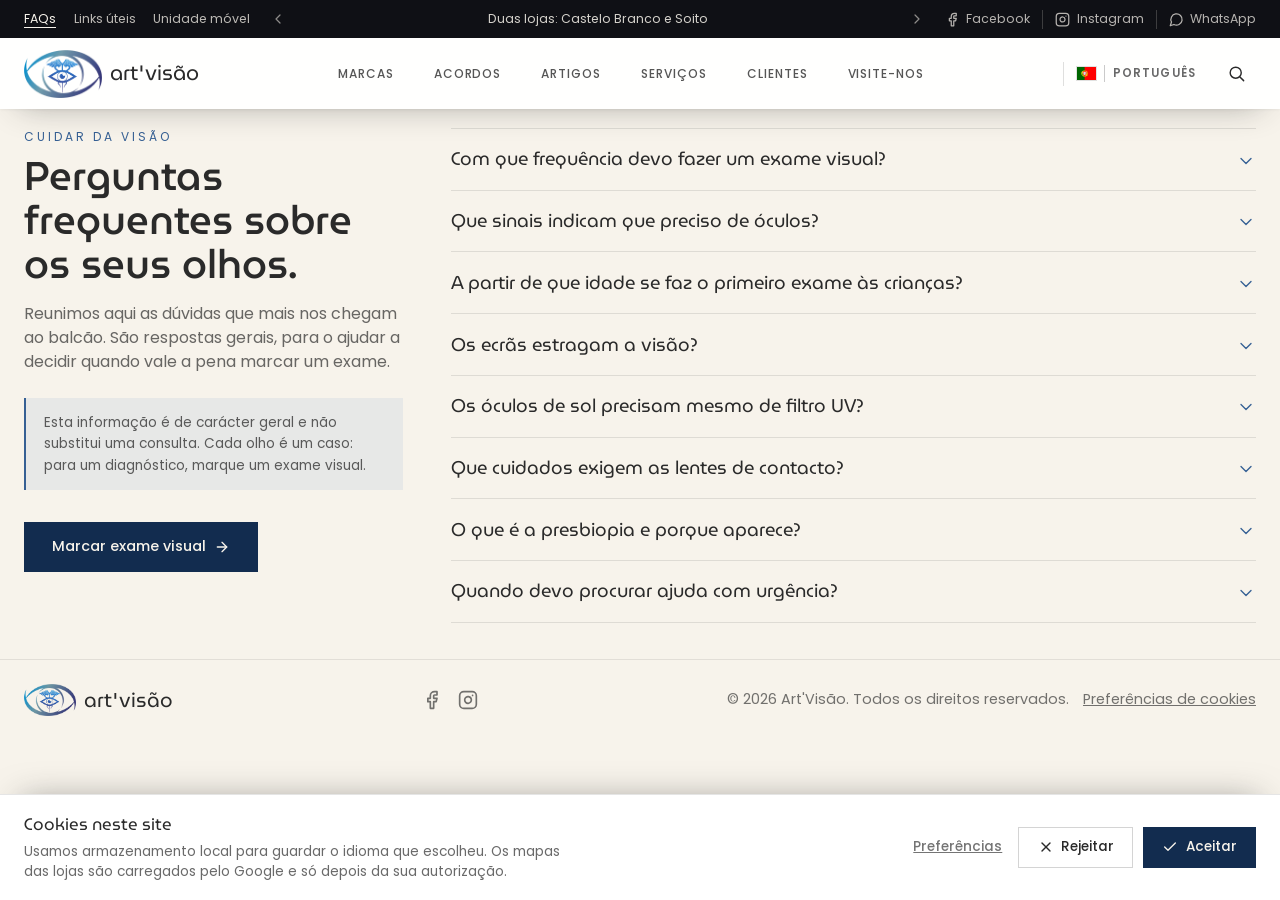
==== artvisao/faqs.html @ 21b4f563 "Adota a identidade visual: MuseoModerno e a nova paleta Tipografia conforme o manual: MuseoModerno n" ====
<!DOCTYPE html>
<html lang="pt">
<head>
<meta charset="utf-8"/>
<meta name="viewport" content="width=device-width, initial-scale=1"/>
<title>Perguntas frequentes sobre os olhos — Art'Visão</title>
<meta name="description" content="Respostas a perguntas frequentes sobre saúde visual: com que frequência fazer exames, sinais de alerta, ecrãs, proteção solar, lentes de contacto e cuidados no dia a dia."/>
<link rel="preconnect" href="https://fonts.googleapis.com"/>
<link rel="preconnect" href="https://fonts.gstatic.com" crossorigin/>
<link rel="stylesheet" href="https://fonts.googleapis.com/css2?family=MuseoModerno:wght@300;400;500;600;700&family=Poppins:wght@300;400;500;600&display=swap"/>
<link rel="stylesheet" href="https://cdn.jsdelivr.net/npm/bootstrap@5.3.3/dist/css/bootstrap.min.css"/>
<link rel="stylesheet" href="css/styles.css"/>
</head>
<body>
<svg xmlns="http://www.w3.org/2000/svg" style="display:none" aria-hidden="true">
  <symbol id="icon-arrow-right" viewBox="0 0 24 24"><path d="M5 12h14"></path><path d="m12 5 7 7-7 7"></path></symbol>
  <symbol id="icon-sparkle" viewBox="0 0 24 24"><path d="M11.017 2.814a1 1 0 0 1 1.966 0l1.051 5.558a2 2 0 0 0 1.594 1.594l5.558 1.051a1 1 0 0 1 0 1.966l-5.558 1.051a2 2 0 0 0-1.594 1.594l-1.051 5.558a1 1 0 0 1-1.966 0l-1.051-5.558a2 2 0 0 0-1.594-1.594l-5.558-1.051a1 1 0 0 1 0-1.966l5.558-1.051a2 2 0 0 0 1.594-1.594z"></path></symbol>
  <symbol id="icon-glasses" viewBox="0 0 24 24"><circle cx="6" cy="15" r="4"></circle><circle cx="18" cy="15" r="4"></circle><path d="M14 15a2 2 0 0 0-2-2 2 2 0 0 0-2 2"></path><path d="M2.5 13 5 7c.7-1.3 1.4-2 3-2"></path><path d="M21.5 13 19 7c-.7-1.3-1.5-2-3-2"></path></symbol>
  <symbol id="icon-chevron-right" viewBox="0 0 24 24"><path d="m9 18 6-6-6-6"></path></symbol>
  <symbol id="icon-phone" viewBox="0 0 24 24"><path d="M13.832 16.568a1 1 0 0 0 1.213-.303l.355-.465A2 2 0 0 1 17 15h3a2 2 0 0 1 2 2v3a2 2 0 0 1-2 2A18 18 0 0 1 2 4a2 2 0 0 1 2-2h3a2 2 0 0 1 2 2v3a2 2 0 0 1-.8 1.6l-.468.351a1 1 0 0 0-.292 1.233 14 14 0 0 0 6.392 6.384"></path></symbol>
</svg>
<a class="skip-link" href="#conteudo" data-i18n="skip-link">Saltar para o conteúdo</a>
<main id="conteudo">

<header class="fixed-top site-header">
<div class="pre-menu">
<div class="container-brand pre-menu-inner">
<div class="pre-menu-side d-none d-lg-flex">
<a href="faqs.html" class="pre-menu-link is-current" aria-current="page" data-i18n="nav-faqs">FAQs</a>
<a href="links.html" class="pre-menu-link" data-i18n="nav-links">Links úteis</a>
<a href="unidade-movel.html" class="pre-menu-link" data-i18n="nav-unidade">Unidade móvel</a>
</div>
<div class="pre-menu-announce">
<button type="button" class="pre-menu-arrow" data-announce-prev aria-label="Aviso anterior" title="Aviso anterior" data-i18n-aria="ann-prev"><svg xmlns="http://www.w3.org/2000/svg" width="16" height="16" viewBox="0 0 24 24" fill="none" stroke="currentColor" stroke-width="1.8" stroke-linecap="round" stroke-linejoin="round" aria-hidden="true"><path d="m15 18-6-6 6-6"></path></svg></button>
<div class="pre-menu-track" aria-live="polite">
<a class="pre-menu-item" href="index.html#visita" data-i18n="ann1">Duas lojas: Castelo Branco e Soito</a>
<a class="pre-menu-item" href="unidade-movel.html" data-i18n="ann2">Unidade Móvel de Optometria — vamos ter consigo</a>
<a class="pre-menu-item" href="index.html#acordos" data-i18n="ann3">Acordos com várias entidades</a>
</div>
<button type="button" class="pre-menu-arrow" data-announce-next aria-label="Aviso seguinte" title="Aviso seguinte" data-i18n-aria="ann-next"><svg xmlns="http://www.w3.org/2000/svg" width="16" height="16" viewBox="0 0 24 24" fill="none" stroke="currentColor" stroke-width="1.8" stroke-linecap="round" stroke-linejoin="round" aria-hidden="true"><use href="#icon-chevron-right"></use></svg></button>
</div>
<div class="pre-menu-side pre-menu-side-end d-none d-lg-flex">
<div class="pre-menu-social">
<a href="https://www.facebook.com/oticaartvisao" target="_blank" rel="noopener noreferrer"><svg xmlns="http://www.w3.org/2000/svg" width="15" height="15" viewBox="0 0 24 24" fill="none" stroke="currentColor" stroke-width="2" stroke-linecap="round" stroke-linejoin="round" aria-hidden="true"><path d="M18 2h-3a5 5 0 0 0-5 5v3H7v4h3v8h4v-8h3l1-4h-4V7a1 1 0 0 1 1-1h3z"></path></svg><span>Facebook</span></a>
<a href="https://www.instagram.com/art_visao/" target="_blank" rel="noopener noreferrer"><svg xmlns="http://www.w3.org/2000/svg" width="15" height="15" viewBox="0 0 24 24" fill="none" stroke="currentColor" stroke-width="2" stroke-linecap="round" stroke-linejoin="round" aria-hidden="true"><rect width="20" height="20" x="2" y="2" rx="5" ry="5"></rect><path d="M16 11.37A4 4 0 1 1 12.63 8 4 4 0 0 1 16 11.37z"></path><line x1="17.5" x2="17.5" y1="6.5" y2="6.5"></line></svg><span>Instagram</span></a>
<a href="https://wa.me/351926002095" target="_blank" rel="noopener noreferrer"><svg xmlns="http://www.w3.org/2000/svg" width="15" height="15" viewBox="0 0 24 24" fill="none" stroke="currentColor" stroke-width="2" stroke-linecap="round" stroke-linejoin="round" aria-hidden="true"><path d="M7.9 20A9 9 0 1 0 4 16.1L2 22Z"></path></svg><span>WhatsApp</span></a>
</div>
</div>
</div>
</div>
<div class="container-brand site-header-inner">
<nav class="navbar navbar-expand-xl nav-pill">
<a href="index.html#apresentacao" class="nav-pill-brand text-decoration-none">
<img src="assets/logoprincipal.png" alt="Art'Visão" class="navbar-brand-logo"/>
<span class="font-display nav-pill-wordmark">art'visão</span>
</a>
<!-- Full-screen drawer below xl; Bootstrap flattens .offcanvas-xl back to the inline nav at xl+ -->
<div class="offcanvas-xl offcanvas-end nav-drawer" tabindex="-1" id="navMain" aria-labelledby="navMainLabel">
<div class="offcanvas-header nav-drawer-header">
<h2 class="visually-hidden" id="navMainLabel" data-i18n="nav-drawer-label">Menu</h2>
<a href="index.html#visita" class="nav-drawer-action">
<svg xmlns="http://www.w3.org/2000/svg" width="18" height="18" viewBox="0 0 24 24" fill="none" stroke="currentColor" stroke-width="1.7" stroke-linecap="round" stroke-linejoin="round" aria-hidden="true"><use href="#icon-phone"></use></svg>
<span data-i18n="nav-cta">Marcar consulta</span>
</a>
<button type="button" class="nav-drawer-close" data-bs-dismiss="offcanvas" data-bs-target="#navMain" aria-label="Fechar" title="Fechar" data-i18n-aria="lang-modal-close">
<svg xmlns="http://www.w3.org/2000/svg" width="24" height="24" viewBox="0 0 24 24" fill="none" stroke="currentColor" stroke-width="1.5" stroke-linecap="round" aria-hidden="true"><path d="M18 6 6 18"></path><path d="m6 6 12 12"></path></svg>
</button>
</div>
<div class="offcanvas-body nav-drawer-body">
<ul class="navbar-nav align-items-md-center gap-md-4 mb-0">
<li class="nav-item"><a class="nav-link nav-link-brand" href="index.html#marcas"><span data-i18n="nav-marcas">Marcas</span><svg xmlns="http://www.w3.org/2000/svg" class="nav-link-chevron" width="18" height="18" viewBox="0 0 24 24" fill="none" stroke="currentColor" stroke-width="1.6" stroke-linecap="round" stroke-linejoin="round" aria-hidden="true"><use href="#icon-chevron-right"></use></svg></a></li>
<li class="nav-item"><a class="nav-link nav-link-brand" href="index.html#acordos"><span data-i18n="nav-acordos">Acordos</span><svg xmlns="http://www.w3.org/2000/svg" class="nav-link-chevron" width="18" height="18" viewBox="0 0 24 24" fill="none" stroke="currentColor" stroke-width="1.6" stroke-linecap="round" stroke-linejoin="round" aria-hidden="true"><use href="#icon-chevron-right"></use></svg></a></li>
<li class="nav-item"><a class="nav-link nav-link-brand" href="index.html#artigos"><span data-i18n="nav-artigos">Artigos</span><svg xmlns="http://www.w3.org/2000/svg" class="nav-link-chevron" width="18" height="18" viewBox="0 0 24 24" fill="none" stroke="currentColor" stroke-width="1.6" stroke-linecap="round" stroke-linejoin="round" aria-hidden="true"><use href="#icon-chevron-right"></use></svg></a></li>
<li class="nav-item"><a class="nav-link nav-link-brand" href="index.html#servicos"><span data-i18n="nav-servicos">Serviços</span><svg xmlns="http://www.w3.org/2000/svg" class="nav-link-chevron" width="18" height="18" viewBox="0 0 24 24" fill="none" stroke="currentColor" stroke-width="1.6" stroke-linecap="round" stroke-linejoin="round" aria-hidden="true"><use href="#icon-chevron-right"></use></svg></a></li>
<li class="nav-item"><a class="nav-link nav-link-brand" href="index.html#instagram"><span data-i18n="nav-clientes">Clientes</span><svg xmlns="http://www.w3.org/2000/svg" class="nav-link-chevron" width="18" height="18" viewBox="0 0 24 24" fill="none" stroke="currentColor" stroke-width="1.6" stroke-linecap="round" stroke-linejoin="round" aria-hidden="true"><use href="#icon-chevron-right"></use></svg></a></li>
<li class="nav-item"><a class="nav-link nav-link-brand" href="index.html#visita"><span data-i18n="nav-visita">Visite-nos</span><svg xmlns="http://www.w3.org/2000/svg" class="nav-link-chevron" width="18" height="18" viewBox="0 0 24 24" fill="none" stroke="currentColor" stroke-width="1.6" stroke-linecap="round" stroke-linejoin="round" aria-hidden="true"><use href="#icon-chevron-right"></use></svg></a></li>
<li class="nav-item d-xl-none"><a class="nav-link nav-link-brand" href="faqs.html"><span data-i18n="nav-faqs">FAQs</span><svg xmlns="http://www.w3.org/2000/svg" class="nav-link-chevron" width="18" height="18" viewBox="0 0 24 24" fill="none" stroke="currentColor" stroke-width="1.6" stroke-linecap="round" stroke-linejoin="round" aria-hidden="true"><use href="#icon-chevron-right"></use></svg></a></li>
<li class="nav-item d-xl-none"><a class="nav-link nav-link-brand" href="links.html"><span data-i18n="nav-links">Links úteis</span><svg xmlns="http://www.w3.org/2000/svg" class="nav-link-chevron" width="18" height="18" viewBox="0 0 24 24" fill="none" stroke="currentColor" stroke-width="1.6" stroke-linecap="round" stroke-linejoin="round" aria-hidden="true"><use href="#icon-chevron-right"></use></svg></a></li>
<li class="nav-item d-xl-none"><a class="nav-link nav-link-brand" href="unidade-movel.html"><span data-i18n="nav-unidade">Unidade móvel</span><svg xmlns="http://www.w3.org/2000/svg" class="nav-link-chevron" width="18" height="18" viewBox="0 0 24 24" fill="none" stroke="currentColor" stroke-width="1.6" stroke-linecap="round" stroke-linejoin="round" aria-hidden="true"><use href="#icon-chevron-right"></use></svg></a></li>
</ul>
<div class="nav-drawer-footer d-xl-none">
<button type="button" class="lang-trigger" data-lang-trigger aria-haspopup="dialog" aria-expanded="false" aria-controls="langModal" aria-label="Escolher idioma" title="Escolher idioma" data-i18n-aria="lang-trigger-aria">
<span class="lang-trigger-flag" data-lang-flag aria-hidden="true">🇵🇹</span>
<span class="lang-trigger-name" data-lang-name>Português</span>
</button>
</div>
</div>
</div>
<div class="nav-pill-end d-none d-xl-flex">
<span class="nav-pill-divider" aria-hidden="true"></span>
<button type="button" class="lang-trigger" data-lang-trigger aria-haspopup="dialog" aria-expanded="false" aria-controls="langModal" aria-label="Escolher idioma" title="Escolher idioma" data-i18n-aria="lang-trigger-aria">
<span class="lang-trigger-flag" data-lang-flag aria-hidden="true">🇵🇹</span>
<span class="lang-trigger-name" data-lang-name>Português</span>
</button>
</div>
<button type="button" class="nav-pill-search" data-search-trigger aria-haspopup="dialog" aria-expanded="false" aria-controls="searchOverlay" aria-label="Pesquisar no site" title="Pesquisar no site" data-i18n-aria="search-aria">
<svg xmlns="http://www.w3.org/2000/svg" viewBox="0 0 24 24" fill="none" stroke="currentColor" stroke-width="1.8" stroke-linecap="round" stroke-linejoin="round" aria-hidden="true"><circle cx="11" cy="11" r="7"></circle><line x1="21" y1="21" x2="16.65" y2="16.65"></line></svg>
</button>
<button class="navbar-toggler nav-pill-toggler border-0 d-xl-none" type="button" data-bs-toggle="offcanvas" data-bs-target="#navMain" aria-controls="navMain" aria-label="Abrir menu" title="Abrir menu" data-i18n-aria="nav-toggle-aria">
<span class="navbar-toggler-icon"></span>
</button>
</nav>
</div>
</header>

<section id="faqs" class="container-brand pb-5 pb-md-6 section-first">
<div class="row g-5">
<div class="col-12 col-lg-4">
<p class="text-sky text-uppercase mb-2 section-eyebrow" data-i18n="faq-eyebrow">Cuidar da visão</p>
<h1 class="font-display section-title" data-i18n="faq-title">Perguntas frequentes sobre os seus olhos.</h1>
<p class="mt-3 section-copy" data-i18n="faq-intro">Reunimos aqui as dúvidas que mais nos chegam ao balcão. São respostas gerais, para o ajudar a decidir quando vale a pena marcar um exame.</p>
<p class="faq-disclaimer mt-4" data-i18n="faq-disclaimer">Esta informação é de carácter geral e não substitui uma consulta. Cada olho é um caso: para um diagnóstico, marque um exame visual.</p>
<a href="index.html#visita" class="btn-ink mt-3"><span data-i18n="faq-cta">Marcar exame visual</span>
<svg xmlns="http://www.w3.org/2000/svg" width="16" height="16" viewBox="0 0 24 24" fill="none" stroke="currentColor" stroke-width="2" stroke-linecap="round" stroke-linejoin="round" aria-hidden="true"><use href="#icon-arrow-right"></use></svg>
</a>
</div>
<div class="col-12 col-lg-8">
<details class="faq-item">
<summary class="faq-question"><span data-i18n="faq1-q">Com que frequência devo fazer um exame visual?</span>
<svg xmlns="http://www.w3.org/2000/svg" class="faq-chevron" width="20" height="20" viewBox="0 0 24 24" fill="none" stroke="currentColor" stroke-width="1.6" stroke-linecap="round" stroke-linejoin="round" aria-hidden="true"><path d="m6 9 6 6 6-6"></path></svg>
</summary>
<p class="faq-answer" data-i18n="faq1-a">Sem queixas nem correção, um exame de dois em dois anos costuma ser suficiente. A partir dos 40 a 45 anos, ou se já usa óculos ou lentes, o intervalo passa a anual. Quem tem diabetes, tensão ocular elevada ou casos de glaucoma na família deve seguir a periodicidade indicada pelo seu médico.</p>
</details>
<details class="faq-item">
<summary class="faq-question"><span data-i18n="faq2-q">Que sinais indicam que preciso de óculos?</span>
<svg xmlns="http://www.w3.org/2000/svg" class="faq-chevron" width="20" height="20" viewBox="0 0 24 24" fill="none" stroke="currentColor" stroke-width="1.6" stroke-linecap="round" stroke-linejoin="round" aria-hidden="true"><path d="m6 9 6 6 6-6"></path></svg>
</summary>
<p class="faq-answer" data-i18n="faq2-a">Dores de cabeça ao fim do dia, cansaço ao ler, franzir os olhos para ver ao longe, texto que fica desfocado ao aproximar ou afastar, dificuldade a conduzir à noite. Nenhum destes sintomas é diagnóstico por si só — são motivo para marcar um exame.</p>
</details>
<details class="faq-item">
<summary class="faq-question"><span data-i18n="faq3-q">A partir de que idade se faz o primeiro exame às crianças?</span>
<svg xmlns="http://www.w3.org/2000/svg" class="faq-chevron" width="20" height="20" viewBox="0 0 24 24" fill="none" stroke="currentColor" stroke-width="1.6" stroke-linecap="round" stroke-linejoin="round" aria-hidden="true"><path d="m6 9 6 6 6-6"></path></svg>
</summary>
<p class="faq-answer" data-i18n="faq3-a">Recomenda-se uma avaliação por volta dos 3 anos e outra antes de entrar na escola. Problemas como a ambliopia (o chamado olho preguiçoso) tratam-se com bons resultados quando detetados cedo, e tornam-se mais difíceis de corrigir depois dos 7 ou 8 anos. Uma criança raramente se queixa de ver mal, porque não conhece outra referência.</p>
</details>
<details class="faq-item">
<summary class="faq-question"><span data-i18n="faq4-q">Os ecrãs estragam a visão?</span>
<svg xmlns="http://www.w3.org/2000/svg" class="faq-chevron" width="20" height="20" viewBox="0 0 24 24" fill="none" stroke="currentColor" stroke-width="1.6" stroke-linecap="round" stroke-linejoin="round" aria-hidden="true"><path d="m6 9 6 6 6-6"></path></svg>
</summary>
<p class="faq-answer" data-i18n="faq4-a">Não há evidência de que causem lesão permanente, mas provocam fadiga visual digital: olhos secos, ardor, visão momentaneamente desfocada e dores de cabeça. Isto acontece porque piscamos bastante menos ao fixar um ecrã. A regra 20-20-20 ajuda — a cada 20 minutos, olhar 20 segundos para algo a uns 6 metros.</p>
</details>
<details class="faq-item">
<summary class="faq-question"><span data-i18n="faq5-q">Os óculos de sol precisam mesmo de filtro UV?</span>
<svg xmlns="http://www.w3.org/2000/svg" class="faq-chevron" width="20" height="20" viewBox="0 0 24 24" fill="none" stroke="currentColor" stroke-width="1.6" stroke-linecap="round" stroke-linejoin="round" aria-hidden="true"><path d="m6 9 6 6 6-6"></path></svg>
</summary>
<p class="faq-answer" data-i18n="faq5-a">Sim, e é o ponto mais importante. Os danos da radiação ultravioleta são cumulativos e irreversíveis. Uma lente escura sem filtro UV é pior do que não usar nada: o escuro dilata a pupila e deixa entrar mais radiação. Procure a marcação CE e a indicação UV400.</p>
</details>
<details class="faq-item">
<summary class="faq-question"><span data-i18n="faq6-q">Que cuidados exigem as lentes de contacto?</span>
<svg xmlns="http://www.w3.org/2000/svg" class="faq-chevron" width="20" height="20" viewBox="0 0 24 24" fill="none" stroke="currentColor" stroke-width="1.6" stroke-linecap="round" stroke-linejoin="round" aria-hidden="true"><path d="m6 9 6 6 6-6"></path></svg>
</summary>
<p class="faq-answer" data-i18n="faq6-a">Lavar e secar bem as mãos antes de mexer nelas, respeitar o prazo de substituição, renovar a solução todos os dias e nunca reaproveitá-la. Não dormir com lentes, salvo indicação expressa, e nunca as lavar ou guardar em água da torneira. Olho vermelho, dor ou visão turva com lentes postas: retire-as e procure ajuda.</p>
</details>
<details class="faq-item">
<summary class="faq-question"><span data-i18n="faq7-q">O que é a presbiopia e porque aparece?</span>
<svg xmlns="http://www.w3.org/2000/svg" class="faq-chevron" width="20" height="20" viewBox="0 0 24 24" fill="none" stroke="currentColor" stroke-width="1.6" stroke-linecap="round" stroke-linejoin="round" aria-hidden="true"><path d="m6 9 6 6 6-6"></path></svg>
</summary>
<p class="faq-answer" data-i18n="faq7-a">É a perda gradual da capacidade de focar ao perto, por perda de elasticidade do cristalino. Começa tipicamente entre os 40 e os 45 anos e afeta toda a gente, mesmo quem sempre viu bem. Não é doença, é envelhecimento natural do olho, e corrige-se com lentes progressivas ou óculos de leitura.</p>
</details>
<details class="faq-item">
<summary class="faq-question"><span data-i18n="faq8-q">Quando devo procurar ajuda com urgência?</span>
<svg xmlns="http://www.w3.org/2000/svg" class="faq-chevron" width="20" height="20" viewBox="0 0 24 24" fill="none" stroke="currentColor" stroke-width="1.6" stroke-linecap="round" stroke-linejoin="round" aria-hidden="true"><path d="m6 9 6 6 6-6"></path></svg>
</summary>
<p class="faq-answer" data-i18n="faq8-a">Perda súbita de visão, mesmo que passageira. Aparecimento repentino de moscas volantes ou flashes de luz. Dor ocular intensa, com náuseas ou halos à volta das luzes. Traumatismo no olho ou contacto com produtos químicos. Nestes casos não espere por uma consulta marcada — dirija-se de imediato a um serviço de urgência oftalmológica.</p>
</details>
</div>
</div>
</section>

<footer class="border-top border-ink-10 bg-cream py-4">
<div class="container-brand d-flex flex-column flex-md-row align-items-center justify-content-between gap-3 footer-meta">
<div class="d-flex align-items-center gap-2">
<img src="assets/logoprincipal.png" alt="Art'Visão" class="footer-brand-img"/>
<span class="font-display fs-5 text-ink">art'visão</span>
</div>
<div class="footer-social">
<a href="https://www.facebook.com/oticaartvisao" target="_blank" rel="noopener noreferrer" aria-label="Facebook" title="Facebook" data-i18n-aria="footer-fb-aria">
<svg xmlns="http://www.w3.org/2000/svg" width="20" height="20" viewBox="0 0 24 24" fill="none" stroke="currentColor" stroke-width="2" stroke-linecap="round" stroke-linejoin="round" aria-hidden="true"><path d="M18 2h-3a5 5 0 0 0-5 5v3H7v4h3v8h4v-8h3l1-4h-4V7a1 1 0 0 1 1-1h3z"></path></svg>
</a>
<a href="https://www.instagram.com/art_visao/" target="_blank" rel="noopener noreferrer" aria-label="Instagram" title="Instagram" data-i18n-aria="footer-ig-aria">
<svg xmlns="http://www.w3.org/2000/svg" width="20" height="20" viewBox="0 0 24 24" fill="none" stroke="currentColor" stroke-width="2" stroke-linecap="round" stroke-linejoin="round" aria-hidden="true"><rect width="20" height="20" x="2" y="2" rx="5" ry="5"></rect><path d="M16 11.37A4 4 0 1 1 12.63 8 4 4 0 0 1 16 11.37z"></path><line x1="17.5" x2="17.5" y1="6.5" y2="6.5"></line></svg>
</a>
</div>
<p class="mb-0"><span data-i18n="footer-copy">© 2026 Art'Visão. Todos os direitos reservados.</span>
<a href="#" class="footer-consent-link" data-consent-open data-i18n="consent-footer-link">Preferências de cookies</a></p>
</div>
</footer>

<a href="https://wa.me/351926002095" target="_blank" rel="noopener noreferrer" aria-label="Contactar via WhatsApp" title="Contactar via WhatsApp" data-i18n-aria="wa-float-aria" class="wa-float">
<span class="wa-float-badge">
<svg xmlns="http://www.w3.org/2000/svg" width="20" height="20" viewBox="0 0 24 24" fill="none" stroke="currentColor" stroke-width="2" stroke-linecap="round" stroke-linejoin="round" aria-hidden="true"><path d="M7.9 20A9 9 0 1 0 4 16.1L2 22Z"></path></svg>
</span>
<span class="wa-float-text" data-i18n="wa-float-text">Fale connosco</span>
</a>

<!-- Consentimento: banner de primeiro nível e painel de preferências.
     As categorias reflectem o que o site carrega mesmo — não há analytics nem marketing. -->
<div class="consent-banner" id="consentBanner" role="region" aria-labelledby="consentBannerTitle" hidden>
<div class="container-brand consent-banner-inner">
<div>
<p class="font-display consent-banner-title mb-1" id="consentBannerTitle" data-i18n="consent-title">Cookies neste site</p>
<p class="mb-0 consent-banner-text" data-i18n="consent-text">Usamos armazenamento local para guardar o idioma que escolheu. Os mapas das lojas são carregados pelo Google e só depois da sua autorização.</p>
</div>
<div class="consent-actions">
<button type="button" class="consent-btn consent-btn-ghost" data-consent-prefs data-i18n="consent-prefs">Preferências</button>
<button type="button" class="consent-btn consent-btn-outline" data-consent-reject><svg xmlns="http://www.w3.org/2000/svg" width="16" height="16" viewBox="0 0 24 24" fill="none" stroke="currentColor" stroke-width="2" stroke-linecap="round" aria-hidden="true"><path d="M18 6 6 18"></path><path d="m6 6 12 12"></path></svg><span data-i18n="consent-reject">Rejeitar</span></button>
<button type="button" class="consent-btn consent-btn-solid" data-consent-accept><svg xmlns="http://www.w3.org/2000/svg" width="16" height="16" viewBox="0 0 24 24" fill="none" stroke="currentColor" stroke-width="2" stroke-linecap="round" stroke-linejoin="round" aria-hidden="true"><path d="M20 6 9 17l-5-5"></path></svg><span data-i18n="consent-accept">Aceitar</span></button>
</div>
</div>
</div>

<div class="consent-panel-overlay" id="consentPanel" hidden>
<div class="consent-panel-backdrop" data-consent-dismiss></div>
<div class="consent-panel" role="dialog" aria-modal="true" aria-labelledby="consentPanelTitle">
<div class="consent-panel-head">
<h2 class="font-display consent-panel-title mb-0" id="consentPanelTitle" data-i18n="consent-panel-title">As suas escolhas de privacidade</h2>
<button type="button" class="consent-panel-close" data-consent-dismiss aria-label="Fechar" title="Fechar" data-i18n-aria="lang-modal-close">
<svg xmlns="http://www.w3.org/2000/svg" width="22" height="22" viewBox="0 0 24 24" fill="none" stroke="currentColor" stroke-width="1.6" stroke-linecap="round" aria-hidden="true"><path d="M18 6 6 18"></path><path d="m6 6 12 12"></path></svg>
</button>
</div>
<div class="consent-panel-body">
<p class="consent-panel-intro" data-i18n="consent-panel-intro">Pode decidir o que autoriza. A sua escolha fica guardada neste dispositivo e pode alterá-la a qualquer momento pelo link no rodapé.</p>
<div class="consent-panel-quick">
<button type="button" class="consent-btn consent-btn-outline" data-consent-reject><svg xmlns="http://www.w3.org/2000/svg" width="16" height="16" viewBox="0 0 24 24" fill="none" stroke="currentColor" stroke-width="2" stroke-linecap="round" aria-hidden="true"><path d="M18 6 6 18"></path><path d="m6 6 12 12"></path></svg><span data-i18n="consent-reject-all">Rejeitar tudo</span></button>
<button type="button" class="consent-btn consent-btn-solid" data-consent-accept><svg xmlns="http://www.w3.org/2000/svg" width="16" height="16" viewBox="0 0 24 24" fill="none" stroke="currentColor" stroke-width="2" stroke-linecap="round" stroke-linejoin="round" aria-hidden="true"><path d="M20 6 9 17l-5-5"></path></svg><span data-i18n="consent-accept-all">Aceitar tudo</span></button>
</div>
<div class="consent-cat">
<div class="consent-cat-head">
<span class="consent-cat-name" data-i18n="consent-cat-nec">Necessárias</span>
<span class="consent-cat-always" data-i18n="consent-always">Sempre ativas</span>
</div>
<p class="consent-cat-desc mb-0" data-i18n="consent-cat-nec-desc">Guardam no seu navegador o idioma e a região que escolheu. Não saem do seu dispositivo nem identificam quem é.</p>
</div>
<div class="consent-cat">
<div class="consent-cat-head">
<label class="consent-cat-name" for="consentMaps" data-i18n="consent-cat-maps">Mapas do Google</label>
<label class="consent-switch">
<input type="checkbox" id="consentMaps"/>
<span class="consent-switch-track" aria-hidden="true"></span>
</label>
</div>
<p class="consent-cat-desc mb-0" data-i18n="consent-cat-maps-desc">Mostram a localização das duas lojas. São carregados a partir do Google, que coloca cookies e recebe o seu endereço IP. Sem autorização, os mapas não são carregados.</p>
</div>
<button type="button" class="consent-save" data-consent-save data-i18n="consent-save">Guardar e continuar</button>
</div>
</div>
</div>

<!-- Site search: index is rebuilt from the DOM on every keystroke, so it follows the active language -->
<div class="search-overlay" id="searchOverlay">
<div class="search-panel" role="dialog" aria-modal="true" aria-labelledby="searchPanelLabel">
<h2 class="visually-hidden" id="searchPanelLabel" data-i18n="search-aria">Pesquisar no site</h2>
<div class="search-bar">
<svg class="search-bar-icon" xmlns="http://www.w3.org/2000/svg" viewBox="0 0 24 24" fill="none" stroke="currentColor" stroke-width="1.8" stroke-linecap="round" stroke-linejoin="round" aria-hidden="true"><circle cx="11" cy="11" r="7"></circle><line x1="21" y1="21" x2="16.65" y2="16.65"></line></svg>
<input type="search" id="searchInput" autocomplete="off" placeholder="Pesquisar no site…" data-i18n-placeholder="search-placeholder" aria-label="Pesquisar no site" data-i18n-aria="search-aria"/>
<button type="button" class="search-close" id="searchClose" aria-label="Fechar" title="Fechar" data-i18n-aria="lang-modal-close">
<svg xmlns="http://www.w3.org/2000/svg" width="22" height="22" viewBox="0 0 24 24" fill="none" stroke="currentColor" stroke-width="1.6" stroke-linecap="round" aria-hidden="true"><path d="M18 6 6 18"></path><path d="m6 6 12 12"></path></svg>
</button>
</div>
<div class="search-results" id="searchResults"></div>
<!-- Labels the results list builds at runtime; kept in the DOM so they get translated like everything else -->
<div class="visually-hidden" aria-hidden="true">
<span data-search-label="hint" data-i18n="search-hint">Pesquise por serviços, marcas, coleção ou secções.</span>
<span data-search-label="empty" data-i18n="search-empty">Sem resultados para</span>
<span data-search-label="services" data-i18n="search-group-servicos">Serviços</span>
<span data-search-label="collection" data-i18n="search-group-artigos">Artigos</span>
<span data-search-label="brands" data-i18n="search-group-marcas">Marcas</span>
<span data-search-label="deals" data-i18n="search-group-acordos">Acordos</span>
<span data-search-label="sections" data-i18n="search-group-seccoes">Secções</span>
</div>
</div>
</div>

<!-- Language / region preferences dialog, opened from the header trigger -->
<div class="lang-modal" id="langModal" hidden>
<div class="lang-modal-backdrop" data-lang-dismiss></div>
<div class="lang-modal-dialog" role="dialog" aria-modal="true" aria-labelledby="langModalTitle">
<div class="lang-modal-header">
<h2 class="lang-modal-title font-display" id="langModalTitle" data-i18n="lang-modal-title">Idioma</h2>
<button type="button" class="lang-modal-close" data-lang-dismiss aria-label="Fechar" title="Fechar" data-i18n-aria="lang-modal-close">
<svg xmlns="http://www.w3.org/2000/svg" width="22" height="22" viewBox="0 0 24 24" fill="none" stroke="currentColor" stroke-width="1.6" stroke-linecap="round" aria-hidden="true"><path d="M18 6 6 18"></path><path d="m6 6 12 12"></path></svg>
</button>
</div>
<div class="lang-modal-body">
<ul class="lang-options">
<li><button type="button" class="lang-option" data-lang-set="pt"><span class="lang-option-flag" aria-hidden="true">🇵🇹</span><span class="lang-option-name">Português</span><svg xmlns="http://www.w3.org/2000/svg" class="lang-option-check" viewBox="0 0 24 24" fill="none" stroke="currentColor" stroke-width="2" stroke-linecap="round" stroke-linejoin="round" aria-hidden="true"><path d="M20 6 9 17l-5-5"></path></svg></button></li>
<li><button type="button" class="lang-option" data-lang-set="fr"><span class="lang-option-flag" aria-hidden="true">🇫🇷</span><span class="lang-option-name">Français</span><svg xmlns="http://www.w3.org/2000/svg" class="lang-option-check" viewBox="0 0 24 24" fill="none" stroke="currentColor" stroke-width="2" stroke-linecap="round" stroke-linejoin="round" aria-hidden="true"><path d="M20 6 9 17l-5-5"></path></svg></button></li>
<li><button type="button" class="lang-option" data-lang-set="en"><span class="lang-option-flag" aria-hidden="true">🇬🇧</span><span class="lang-option-name">English</span><svg xmlns="http://www.w3.org/2000/svg" class="lang-option-check" viewBox="0 0 24 24" fill="none" stroke="currentColor" stroke-width="2" stroke-linecap="round" stroke-linejoin="round" aria-hidden="true"><path d="M20 6 9 17l-5-5"></path></svg></button></li>
</ul>
</div>
</div>
</div>

</main>

<script src="https://cdn.jsdelivr.net/npm/bootstrap@5.3.3/dist/js/bootstrap.bundle.min.js"></script>
<script src="js/i18n.js"></script>
<script src="js/main.js"></script>
<script src="js/search.js"></script>
<script src="js/consent.js"></script>
</body>
</html>
---- artvisao/css/styles.css ----
:root{
  /* Paleta da identidade visual (2026): #2a2a2a, #5689c7, #f7f3eb, #122c4f, #0f1015 */
  --ink:#2a2a2a;
  --cream:#f7f3eb;
  --navy:#122c4f;
  --night:#0f1015;
  /* Azul da marca, escurecido de #5689c7 para passar AA como texto e por trás de
     texto creme (2.74 -> 4.88 sobre creme). Os tons claros decorativos continuam
     a ser literais rgba(86,137,199,...) e usam o azul da identidade sem escurecer. */
  --sky:#366094;
  /* O mesmo azul aclarado, para quando é o marinho que está por baixo:
     o #5689c7 sobre #122c4f fica em 3.84 e não chega para texto pequeno (6.6 assim). */
  --sky-light:#8fb6dd;
  --card:#ffffff;
  --bs-body-font-family:'Poppins',sans-serif;
  --bs-body-bg:var(--cream);
  --bs-body-color:var(--ink);
  --bs-link-color:var(--ink);
  --bs-link-hover-color:var(--sky);
  --bs-primary:var(--sky);
  /* Straight edges throughout: zero out Bootstrap's whole radius scale */
  --bs-border-radius:0;
  --bs-border-radius-sm:0;
  --bs-border-radius-lg:0;
  --bs-border-radius-xl:0;
  --bs-border-radius-xxl:0;
  --bs-border-radius-pill:0;
}
.rounded-circle{border-radius:0!important;}
/* Bootstrap's spacing scale stops at 5 (3rem); these sections need a roomier step at md+ */
@media (min-width:768px){
  .py-md-6{padding-top:2.25rem!important;padding-bottom:2.25rem!important;}
  .pb-md-6{padding-bottom:2.25rem!important;}
}
/* O py-5 do Bootstrap (3rem) governa abaixo dos 768px; encurta-se para metade, como o resto.
   O seletor leva main section[id] para bater a especificidade do utilitário, e a
   media query impede que ganhe também acima, onde manda o py-md-6. */
@media (max-width:767.98px){
  main section[id].py-5{padding-top:1.5rem!important;padding-bottom:1.5rem!important;}
  main section[id].pb-5{padding-bottom:1.5rem!important;}
}
body{background-color:var(--cream);color:var(--ink);}
/* Primeira paragem do teclado: fora do ecrã até receber foco */
.skip-link{position:absolute;left:.75rem;top:-4rem;z-index:1100;padding:.7rem 1.2rem;background:var(--navy);color:var(--cream);font-size:.85rem;transition:top .15s ease;}
.skip-link:focus{top:.75rem;color:var(--cream);}
/* Foco visível uniforme: o contorno do browser perdia-se sobre os fundos escuros */
:focus-visible{outline:2px solid var(--sky);outline-offset:2px;}
.bg-ink :focus-visible,.intro-banner-panel :focus-visible,.visit-panel :focus-visible{outline-color:var(--cream);}
@media (prefers-reduced-motion:reduce){.skip-link{transition:none;}}
a{text-decoration:none;}
.font-display{font-family:'MuseoModerno',sans-serif;}
.container-brand{max-width:1280px;margin-inline:auto;padding-inline:1.5rem;}
.text-soft-ink-muted{color:rgba(42,42,42,.65)!important;}
.text-soft-cream{color:rgba(247,243,235,.7)!important;}
.text-soft-cream-muted{color:rgba(247,243,235,.72)!important;}
.aspect-4x5{aspect-ratio:4/5;}
.object-cover{object-fit:cover;}
/* Pré-menu: faixa escura acima da barra, com contacto, avisos rotativos e redes */
.pre-menu{background:var(--night);color:rgba(247,243,235,.75);font-size:.78rem;}
/* As colunas laterais têm de caber no seu conteúdo: com 1fr puro ficavam mais
   estreitas do que as redes sociais, que não encolhem, e o bloco transbordava
   para cima da seta seguinte, tapando-a e tornando-a inclicável. */
.pre-menu-inner{display:grid;grid-template-columns:minmax(max-content,1fr) minmax(0,44rem) minmax(max-content,1fr);align-items:center;gap:1rem;min-height:2.4rem;}
.pre-menu-side{display:flex;align-items:center;gap:1.1rem;min-width:0;}
.pre-menu-side-end{justify-content:flex-end;}
.pre-menu-link{white-space:nowrap;color:rgba(247,243,235,.75);transition:color .2s ease;}
.pre-menu-link:hover,.pre-menu-link.is-current{color:var(--cream);}
.pre-menu-link.is-current{text-decoration:underline;text-underline-offset:.25rem;}
.pre-menu-announce{display:flex;align-items:center;gap:.35rem;min-width:0;justify-content:center;}
.pre-menu-arrow{display:flex;background:none;border:0;padding:.25rem;color:rgba(247,243,235,.55);cursor:pointer;flex-shrink:0;transition:color .2s ease;}
.pre-menu-arrow:hover{color:var(--cream);}
/* Os avisos ocupam a mesma célula da grelha para que a faixa não salte de altura ao trocar */
.pre-menu-track{display:grid;flex:1 1 auto;min-width:0;}
.pre-menu-item{grid-area:1/1;justify-self:center;text-align:center;white-space:nowrap;overflow:hidden;text-overflow:ellipsis;max-width:100%;color:rgba(247,243,235,.85);opacity:0;visibility:hidden;transition:opacity .35s ease;}
.pre-menu-item.is-current{opacity:1;visibility:visible;}
.pre-menu-item:hover{color:var(--cream);text-decoration:underline;}
.pre-menu-social{display:flex;align-items:center;flex-shrink:0;}
.pre-menu-social a{display:inline-flex;align-items:center;gap:.4rem;padding-inline:.75rem;white-space:nowrap;color:rgba(247,243,235,.72);transition:color .2s ease;}
.pre-menu-social a:first-child{padding-left:0;}
.pre-menu-social a:last-child{padding-right:0;}
.pre-menu-social a + a{border-left:1px solid rgba(247,243,235,.2);}
.pre-menu-social a:hover{color:var(--cream);}
@media (prefers-reduced-motion:reduce){.pre-menu-item{transition:none;}}

/* Floating pill header: the bar detaches from the top edge and rides over the content,
   so the header element itself is just a transparent rail.
   z-index matches Bootstrap's offcanvas layer, since the header hosts the mobile drawer and
   its stacking context has to clear the offcanvas backdrop and the floating WhatsApp button. */
.site-header{background:var(--card);border:0;z-index:1045;height:auto;box-shadow:0 14px 34px -20px rgba(42,42,42,.45),0 1px 3px rgba(42,42,42,.06);}
.site-header-inner{display:flex;align-items:center;gap:.75rem;}
.nav-pill{flex:1 1 auto;min-width:0;display:flex;flex-wrap:nowrap;align-items:center;gap:1rem;padding:.7rem 0;background:none;}
.nav-pill-brand{display:flex;align-items:center;gap:.55rem;flex-shrink:0;}
.nav-pill-wordmark{font-size:1.3rem;line-height:1;color:var(--ink);}
.nav-pill-end{align-items:center;gap:.85rem;flex-shrink:0;margin-right:.35rem;}
.nav-pill-divider{width:1px;height:1.5rem;background:rgba(42,42,42,.15);}
.nav-pill-toggler{padding:.35rem .5rem;}

/* Search sits inside the pill, in the icon slot after the language chip */
.nav-pill-search{display:flex;align-items:center;justify-content:center;flex-shrink:0;height:2.4rem;width:2.4rem;background:none;border:0;color:var(--ink);cursor:pointer;transition:background-color .2s ease,color .2s ease;}
.nav-pill-search svg{width:19px;height:19px;}
.nav-pill-search:hover{background-color:rgba(42,42,42,.06);color:var(--sky);}

@media (min-width:1200px){
  /* Nav fills the middle of the bar; the blur is only safe here, where the drawer is not in play
     (backdrop-filter would make the header a containing block for the fixed-position drawer). */
  .site-header{background:rgba(255,255,255,.94);backdrop-filter:blur(10px);}
  .nav-pill #navMain{flex:1 1 auto;min-width:0;}
  .nav-pill .offcanvas-body{flex-grow:1;justify-content:center;}
  /* Guard: if the labels ever outgrow the pill, clip rather than let them overlap the brand */
  .nav-pill{overflow:hidden;}
  .nav-pill .navbar-nav{flex-wrap:nowrap;gap:1.1rem;}
  .nav-pill .nav-link-brand{font-size:.75rem;font-weight:500;letter-spacing:.08em;text-transform:uppercase;white-space:nowrap;}
}
@media (max-width:1199.98px){
  .nav-pill-brand{margin-right:auto;}
}
@media (max-width:560px){
  .nav-pill{gap:.5rem;}
  .nav-pill-wordmark{font-size:1.1rem;}
}
section[id]{scroll-margin-top:8rem;}
/* First section on the page has to clear the fixed header */
/* Esta não segue os 25%: o cabeçalho fixo tem 109px e é esta folga que impede o
   conteúdo de lhe passar por baixo. Cortou-se só a parte visível, acima dele. */
.section-first{padding-top:7.75rem;}
@media (min-width:768px){.section-first{padding-top:8rem;}}
.hero-section{padding-top:6.5rem;padding-bottom:3.5rem;}
@media (min-width:768px){.hero-section{padding-top:7.5rem;padding-bottom:6rem;}}
.hero-badge{font-size:.75rem;letter-spacing:.2em;background-color:rgba(247,243,235,.72);color:rgba(42,42,42,.7);}
.hero-title{font-size:2.05rem;line-height:1.15;}
@media (min-width:768px){.hero-title{font-size:3.2rem;line-height:1.05;}}
.hero-description{color:rgba(42,42,42,.7);}
.hero-stat-label{font-size:.75rem;color:rgba(42,42,42,.65);}
.hero-image-frame{clip-path:polygon(0 0,86% 0,100% 9%,100% 100%,0 100%);}
.hero-image-frame img{filter:saturate(1.1) contrast(1.06);transition:transform .5s ease;}
.hero-image-frame::after{content:'';position:absolute;inset:0;pointer-events:none;mix-blend-mode:multiply;background:linear-gradient(155deg,rgba(86,137,199,.32) 0%,rgba(86,137,199,0) 42%,rgba(42,42,42,0) 60%,rgba(42,42,42,.22) 100%);}
.hero-thumb-image{height:6rem;width:8rem;object-fit:cover;}
.hero-thumb-caption{font-size:.75rem;color:rgba(42,42,42,.65);}
.hero-badge-pill{top:0;right:0;font-size:.7rem;letter-spacing:.15em;box-shadow:-10px 10px 0 rgba(42,42,42,.06);}
.section-eyebrow{font-size:.75rem;letter-spacing:.25em;}
.section-title{font-size:1.6rem;line-height:1.2;}
@media (min-width:768px){.section-title{font-size:2.5rem;line-height:1.1;}}
.section-title-lg{font-size:1.5rem;line-height:1.2;}
@media (min-width:768px){.section-title-lg{font-size:2.25rem;line-height:1.1;}}
.section-copy{color:rgba(42,42,42,.7);}
/* Descrição por baixo do título: limita-se a medida para a linha não ficar longa demais */
.section-lede{max-width:46rem;}
.card-caption{font-size:.75rem;color:rgba(42,42,42,.65);}
/* Secção de apresentação, em duas linhas: uma faixa a toda a largura (foto + painel
   com o título) e, por baixo, dois blocos lado a lado. */
.intro-banner{display:grid;grid-template-columns:1fr;background:var(--navy);color:var(--cream);overflow:hidden;box-shadow:0 20px 60px -15px rgba(42,42,42,.25);}
.intro-banner-media{position:relative;min-height:20rem;}
/* O carrossel é absoluto para preencher a coluna, cuja altura é dada pelo painel ao lado */
.intro-carousel{position:absolute;inset:0;}
.intro-carousel .carousel-inner,.intro-carousel .carousel-item{height:100%;}
.intro-banner-media img{display:block;width:100%;height:100%;object-fit:cover;object-position:center 42%;}
/* Fotos verticais em que o enquadramento central corta o essencial */
.intro-carousel .focus-high{object-position:center 22%;}
.intro-carousel .focus-low{object-position:center 62%;}
.intro-carousel-dots{right:.9rem;bottom:.9rem;left:auto;margin:0;gap:.45rem;align-items:center;}
/* O seletor leva [data-bs-target] para bater a especificidade de
   .carousel-indicators [data-bs-target] do Bootstrap, que impõe 30x3px */
.intro-carousel-dots button[data-bs-target]{width:.45rem;height:.45rem;margin:0;border:0;border-radius:50%;background:rgba(247,243,235,.55);opacity:1;box-shadow:0 1px 3px rgba(42,42,42,.4);transition:background-color .2s ease,transform .2s ease;}
.intro-carousel-dots button[data-bs-target].active{background:var(--cream);transform:scale(1.25);}
/* z-index mantém a tarja do ano acima do carrossel */
.intro-banner-since{position:absolute;z-index:2;left:0;bottom:0;display:flex;align-items:baseline;gap:.55rem;margin:0;padding:.6rem 1.1rem;background:var(--sky);color:var(--cream);}
.intro-banner-since strong{font-family:'MuseoModerno',sans-serif;font-size:1.3rem;font-weight:500;line-height:1;}
.intro-banner-since span{font-size:.7rem;letter-spacing:.14em;text-transform:uppercase;opacity:.85;}
.intro-banner-panel{display:flex;flex-direction:column;justify-content:center;padding:2.5rem 1.75rem;}
.intro-banner-title{font-size:2.1rem;line-height:1.08;margin:0;}
.intro-banner-copy{max-width:34rem;margin:1.25rem 0 0;font-size:.98rem;line-height:1.7;color:rgba(247,243,235,.72);}
/* Botão em creme: sobre o painel escuro é o inverso do .btn-ink usado no resto da página */
.intro-banner-cta{align-self:flex-start;display:inline-flex;align-items:center;gap:.6rem;margin-top:1.75rem;padding:.9rem 1.9rem;background:var(--cream);color:var(--ink);font-size:.8rem;font-weight:600;letter-spacing:.12em;text-transform:uppercase;transition:background-color .2s ease,color .2s ease;}
.intro-banner-cta:hover{background:var(--sky);color:var(--cream);}
.intro-banner-cta svg{width:1rem;height:1rem;transition:transform .2s ease;}
.intro-banner-cta:hover svg{transform:translateX(3px);}
@media (min-width:768px){
  .intro-banner{grid-template-columns:1fr 1fr;}
  .intro-banner-media{min-height:22rem;}
  .intro-banner-panel{padding:3rem 2.75rem;}
  .intro-banner-title{font-size:2.6rem;}
}
@media (min-width:1200px){
  .intro-banner-panel{padding:3.5rem;}
  .intro-banner-title{font-size:3rem;}
}
.intro-split{display:grid;grid-template-columns:1fr;gap:1.5rem;margin-top:1.5rem;}
@media (min-width:992px){.intro-split{grid-template-columns:1fr 1fr;}}
.intro-block{display:flex;flex-direction:column;padding:2rem 1.75rem;background:var(--card);border:1px solid rgba(42,42,42,.12);}
@media (min-width:768px){.intro-block{padding:2.5rem;}}
.intro-block-tint{background:rgba(86,137,199,.09);border-color:transparent;}
/* A frase de abertura sobe de corpo e ganha entrelinha folgada: é a MuseoModerno,
   a mesma dos títulos, mas em tamanho de leitura corrida. */
.intro-statement{font-family:'MuseoModerno',sans-serif;font-size:1.15rem;line-height:1.55;color:var(--ink);}
@media (min-width:768px){.intro-statement{font-size:1.3rem;}}
.visit-panel{border-radius:0;background-image:linear-gradient(135deg,var(--navy),#1d4472);}
.visit-label{font-size:.7rem;letter-spacing:.1em;color:rgba(247,243,235,.72);}
.visit-value{font-size:.9rem;white-space:pre-line;}
.footer-meta{font-size:.9rem;color:rgba(42,42,42,.65);}
.footer-brand-img{height:2rem;width:auto;object-fit:contain;}

/* Semantic utility classes to reduce repeated markup classes */
/* Avaliações reais do Facebook: nem todas trazem rating numérico (recomendação sem estrelas) */
.review-stars{margin-top:.6rem;font-size:.85rem;letter-spacing:.1em;color:#e0a530;}
.bg-ink{background-color:var(--navy)!important;}
.bg-cream{background-color:var(--cream)!important;}
.bg-sky{background-color:var(--sky)!important;}
.bg-card{background-color:var(--card)!important;}
.text-ink{color:var(--ink)!important;}
.text-cream{color:var(--cream)!important;}
.text-sky{color:var(--sky)!important;}
/* Sobre os painéis marinhos o azul da marca tem de subir de luminosidade */
.bg-ink .text-sky,.visit-panel .text-sky,.intro-banner-panel .text-sky,
.intro-banner-panel .brand-eyebrow{color:var(--sky-light)!important;}
.bg-gradient-hero{background:linear-gradient(135deg,#faf6ef 0%,#f1e9db 60%,#e8eef6 100%);}
.shadow-soft{box-shadow:0 20px 60px -15px rgba(42,42,42,.25);}
.shadow-frame{box-shadow:0 10px 30px -8px rgba(42,42,42,.35);}
.border-ink-10{border-color:rgba(42,42,42,.1)!important;}
.border-ink-15{border-color:rgba(42,42,42,.15)!important;}
.border-cream-10{border-color:rgba(247,243,235,.1)!important;}
.bg-cream-04{background-color:rgba(247,243,235,.04)!important;}
.bg-cream-04:hover{background-color:rgba(247,243,235,.07)!important;}
/* Caixa fixa para os logótipos dos acordos: com object-fit todas as marcas ficam com
   peso ótico semelhante, apesar de irem de 1,5:1 (Médis) a 5,6:1 (Multicare).
   Algumas destas SVG só trazem viewBox, sem largura nem altura. */
/* Sem o título entre eles, o logótipo precisa de mais folga até à descrição */
.accord-logo-link{display:inline-block;margin-bottom:1.6rem;}
.accord-logo-img{display:block;width:10rem;height:2.75rem;object-fit:contain;object-position:left center;}
.bg-sky-20{background-color:rgba(86,137,199,.2)!important;}
.btn-ink{display:inline-flex;align-items:center;gap:.5rem;background-color:var(--navy);color:var(--cream);padding:.9rem 1.75rem;font-size:.9rem;font-weight:500;border:0;transition:background-color .2s ease;}
.btn-ink:hover{background-color:var(--sky);color:var(--cream);}
.btn-outline-ink{display:inline-flex;align-items:center;gap:.5rem;background-color:transparent;color:var(--ink);padding:.9rem 1.75rem;font-size:.9rem;font-weight:500;border:1px solid rgba(42,42,42,.2);transition:background-color .2s ease;}
.btn-outline-ink:hover{background-color:rgba(42,42,42,.05);color:var(--ink);}
.btn-sky-sm{display:inline-flex;align-items:center;gap:.5rem;background-color:var(--sky);color:var(--cream);padding:.75rem 1.5rem;font-size:.9rem;}
/* Sobre o marinho o azul escuro dava um botão quase invisível: aqui inverte-se
   para o azul claro com texto marinho, que destaca e mantém 6.6 de contraste. */
.bg-ink .btn-sky-sm,.visit-panel .btn-sky-sm{background-color:var(--sky-light);color:var(--navy);font-weight:500;}
.bg-ink .btn-sky-sm:hover,.visit-panel .btn-sky-sm:hover{background-color:var(--cream);}
.btn-sky-sm:hover{opacity:.9;color:var(--cream);}
.navbar-brand-logo{height:3rem;width:auto;object-fit:contain;}
.nav-link-brand{position:relative;color:rgba(42,42,42,.8);font-size:.9rem;transition:color .2s ease;}
.nav-link-brand:hover{color:var(--ink);}
/* Underline sweeps in from the left on hover, on the desktop pill nav only */
@media (min-width:1200px){
  .nav-pill .nav-link-brand::after{content:'';position:absolute;left:0;right:100%;bottom:-.4rem;height:1px;background:var(--sky);transition:right .2s ease;}
  .nav-pill .nav-link-brand:hover::after{right:0;}
}
/* Artigos: duas colunas de tipos (óculos | lentes) e, por baixo, um carrossel em
   que cada imagem traz a descrição do tipo correspondente. */
.type-columns{display:grid;grid-template-columns:1fr;gap:2.5rem;}
@media (min-width:992px){.type-columns{grid-template-columns:1fr 1fr;column-gap:2.5rem;}}
.type-group{font-family:'MuseoModerno',sans-serif;font-size:1.3rem;color:var(--ink);margin:0 0 1rem;padding-bottom:.6rem;border-bottom:1px solid rgba(42,42,42,.14);}
.type-group-wide{margin-top:3rem;}
.type-list{display:grid;gap:.8rem;}
.type-card{display:flex;align-items:flex-start;gap:.95rem;padding:1rem 1.15rem;background:var(--card);border:1px solid rgba(42,42,42,.1);transition:border-color .2s ease,box-shadow .2s ease;}
.type-card:hover{border-color:rgba(86,137,199,.45);box-shadow:0 10px 24px -14px rgba(42,42,42,.35);}
.type-icon{flex-shrink:0;display:grid;place-items:center;width:2.4rem;height:2.4rem;background:rgba(86,137,199,.1);color:var(--sky);}
.type-body{display:flex;flex-direction:column;gap:.2rem;min-width:0;}
.type-title{font-family:'MuseoModerno',sans-serif;font-size:1.05rem;line-height:1.25;color:var(--ink);}
.type-desc{font-size:.84rem;line-height:1.5;color:rgba(42,42,42,.65);}

/* Destaque: o painel de texto está parado e faz cross-fade no lugar, enquanto a fita de
   imagens desliza por baixo. São dois movimentos independentes, de propósito. */
.highlight{display:grid;grid-template-columns:1fr;background:var(--card);border:1px solid rgba(42,42,42,.1);overflow:hidden;}
.highlight-text{display:grid;padding:1.5rem 1.4rem;background:#f3ece0;}
.highlight-copy{grid-area:1/1;align-self:center;opacity:0;visibility:hidden;transition:opacity .45s ease;}
.highlight-copy.is-current{opacity:1;visibility:visible;}
.highlight-title{font-family:'MuseoModerno',sans-serif;font-size:1.25rem;line-height:1.2;color:var(--ink);margin:0 0 .5rem;}
.highlight-desc{font-size:.87rem;line-height:1.6;color:rgba(42,42,42,.7);margin:0;}

.highlight-viewport{position:relative;overflow:hidden;height:12rem;}
.highlight-track{display:flex;height:100%;margin:0;padding:0;list-style:none;transition:transform .6s cubic-bezier(.4,0,.2,1);}
/* Menos de 100% deixa a imagem seguinte a espreitar à direita */
.highlight-item{flex:0 0 78%;height:100%;padding-right:.4rem;}
.highlight-item img{display:block;width:100%;height:100%;object-fit:cover;object-position:center 35%;}

@media (min-width:768px){
  .highlight{grid-template-columns:minmax(0,34%) 1fr;}
  .highlight-text{padding:2rem 1.9rem;}
  .highlight-viewport{height:17rem;}
  .highlight-item{flex:0 0 62%;}
}

/* Setas dos carrosséis: uma só definição para os três (galeria, destaque e
   Instagram). Os dois primeiros são do Bootstrap, cujo .carousel-control-*
   impõe 15% de largura e um gradiente — daí os valores explícitos aqui. */
.carousel-arrow{position:absolute;top:50%;transform:translateY(-50%);z-index:2;display:grid;place-items:center;
  width:2.2rem;height:2.2rem;padding:0;background:rgba(42,42,42,.35);border:0;color:var(--cream);cursor:pointer;
  opacity:0;transition:opacity .2s ease,background-color .2s ease;}
.carousel-arrow svg{width:1.2rem;height:1.2rem;}
.carousel-arrow:hover{background:var(--sky);}
.carousel-arrow.carousel-control-prev,.carousel-arrow.carousel-control-next{justify-content:center;}
.carousel-arrow-prev{left:.6rem;right:auto;}
.carousel-arrow-next{right:.6rem;left:auto;}
/* Só aparecem quando o ponteiro está no carrossel, ou quando o teclado lá chega */
.highlight:hover .carousel-arrow,
.intro-banner-media:hover .carousel-arrow,
.ig-carousel:hover .carousel-arrow,
.carousel-arrow:focus-visible{opacity:1;}
/* Fundo esbatido por trás: os pontos passam por cima de imagens claras e escuras */
.highlight-dots{position:absolute;right:.75rem;bottom:.75rem;z-index:2;display:flex;gap:.45rem;
  padding:.5rem .6rem;background:rgba(42,42,42,.42);backdrop-filter:blur(2px);align-items:center;}
.highlight-dots button{width:.45rem;height:.45rem;padding:0;border:0;border-radius:50%;background:rgba(247,243,235,.55);cursor:pointer;transition:background-color .2s ease,transform .2s ease;}
.highlight-dots button.active{background:var(--cream);transform:scale(1.25);}
@media (prefers-reduced-motion:reduce){
  .highlight-track,.highlight-copy,.carousel-arrow{transition:none;}
}
.map-embed{width:100%;height:200px;border:0;display:block;}
/* Cada loja é uma coluna com o seu mapa colado ao fundo do cartão, para que
   mapa e morada se leiam como um bloco só. */
.visit-shop-name{font-size:1.2rem;color:var(--cream);}
/* Página de FAQs — acordeão nativo com <details>, sem JS */
.faq-item{border-bottom:1px solid rgba(42,42,42,.12);}
.faq-item:first-child{border-top:1px solid rgba(42,42,42,.12);}
.faq-question{display:flex;align-items:flex-start;justify-content:space-between;gap:1.25rem;padding:1.15rem 0;list-style:none;cursor:pointer;font-family:'MuseoModerno',sans-serif;font-size:1.15rem;line-height:1.3;color:var(--ink);transition:color .2s ease;}
.faq-question::-webkit-details-marker{display:none;}
.faq-question:hover{color:var(--sky);}
.faq-chevron{flex-shrink:0;margin-top:.2rem;color:var(--sky);transition:transform .2s ease;}
.faq-item[open] .faq-chevron{transform:rotate(180deg);}
.faq-answer{margin:0;padding:0 2.5rem 1.35rem 0;font-size:.95rem;line-height:1.65;color:rgba(42,42,42,.7);}
.faq-disclaimer{padding:.9rem 1.1rem;background:rgba(86,137,199,.1);border-left:2px solid var(--sky);font-size:.85rem;line-height:1.55;color:rgba(42,42,42,.75);}
@media (prefers-reduced-motion:reduce){.faq-chevron{transition:none;}}

/* Página da unidade móvel */
.um-section-title{font-size:1.35rem;color:var(--ink);margin:0 0 1.1rem;}
.um-figure{margin:0 0 2.25rem;overflow:hidden;}
.um-figure img{width:100%;height:260px;object-fit:cover;object-position:center 30%;display:block;}
.um-grid{display:grid;gap:.85rem;}
@media (min-width:768px){.um-grid{grid-template-columns:repeat(3,1fr);}}
.um-card{padding:1.1rem 1.2rem;border:1px solid rgba(42,42,42,.12);background:var(--card);}
.um-card-title{font-family:'MuseoModerno',sans-serif;font-size:1rem;color:var(--ink);margin:0 0 .4rem;}
.um-card-desc{font-size:.83rem;line-height:1.55;color:rgba(42,42,42,.65);}
/* A lista de exames é partilhada com a secção escura do índice; aqui vai sobre creme */
.um-list-light .mobile-unit-item{border-color:rgba(42,42,42,.12);background:var(--card);}
.um-list-light .mobile-unit-item:hover{border-color:var(--sky);background:rgba(86,137,199,.06);}
.um-list-light .mobile-unit-item-title{color:var(--ink);}
.um-list-light .mobile-unit-item-desc{color:rgba(42,42,42,.65);}
@media (min-width:576px){.um-list-light .mobile-unit-item:first-child{grid-column:auto;}}
.um-steps{list-style:none;margin:0;padding:0;display:grid;gap:1rem;}
.um-step{display:flex;align-items:flex-start;gap:1rem;}
.um-step-num{flex-shrink:0;display:grid;place-items:center;width:2rem;height:2rem;background:var(--sky);color:var(--cream);font-family:'MuseoModerno',sans-serif;font-size:.95rem;}
.um-step-text{display:flex;flex-direction:column;gap:.2rem;min-width:0;}
.um-step-title{font-size:.98rem;font-weight:500;color:var(--ink);}
.um-step-desc{font-size:.85rem;line-height:1.6;color:rgba(42,42,42,.65);}
.um-note{padding:1.25rem 1.4rem;background:rgba(86,137,199,.1);border-left:2px solid var(--sky);}
.um-note-title{font-size:1.1rem;color:var(--ink);margin:0 0 .5rem;}
.um-note p{font-size:.88rem;line-height:1.65;color:rgba(42,42,42,.75);}

/* Formulário de contacto */
.contact-block{padding-top:2rem;border-top:1px solid rgba(42,42,42,.12);}
.contact-title{font-size:1.6rem;color:var(--ink);}
.contact-intro{font-size:.95rem;}
.contact-privacy{font-size:.8rem;line-height:1.55;color:rgba(42,42,42,.65);}
.contact-form{display:flex;flex-direction:column;gap:.85rem;}
.contact-input{width:100%;padding:.9rem 1.1rem;background:var(--card);border:1px solid rgba(42,42,42,.15);font-family:inherit;font-size:.95rem;color:var(--ink);transition:border-color .2s ease;}
.contact-input::placeholder{color:rgba(42,42,42,.45);letter-spacing:.02em;}
.contact-input:focus{outline:none;border-color:var(--sky);}
.contact-input:user-invalid{border-color:#b4483c;}
textarea.contact-input{resize:vertical;min-height:9rem;}
/* Armadilha para robôs: fora do ecrã, sem display:none (alguns robôs ignoram campos ocultos) */
.contact-hp{position:absolute;left:-9999px;width:1px;height:1px;overflow:hidden;}
.contact-submit{align-self:flex-start;padding:.95rem 2.25rem;background:var(--navy);border:0;font-family:inherit;font-size:.85rem;font-weight:600;letter-spacing:.16em;text-transform:uppercase;color:var(--cream);cursor:pointer;transition:background-color .2s ease,opacity .2s ease;}
.contact-submit:hover{background:var(--sky);}
.contact-submit:disabled{opacity:.6;cursor:default;}
.contact-status{margin:0;font-size:.88rem;color:rgba(42,42,42,.7);}
.contact-status.is-ok{color:#2f6b4f;}
.contact-status.is-error{color:#b4483c;}

/* Página de links úteis */
.link-group-title{font-size:1.1rem;letter-spacing:.02em;color:var(--ink);margin:0 0 1rem;}
.link-group-title + .link-grid{margin-bottom:2.25rem;}
.link-grid{display:grid;gap:.85rem;}
@media (min-width:768px){.link-grid{grid-template-columns:repeat(2,1fr);}}
.link-card{display:flex;flex-direction:column;gap:.4rem;padding:1.1rem 1.2rem;border:1px solid rgba(42,42,42,.12);background:var(--card);transition:border-color .2s ease,transform .2s ease;}
.link-card:hover{border-color:var(--sky);transform:translateY(-2px);}
.link-card-head{display:flex;align-items:flex-start;justify-content:space-between;gap:.75rem;}
.link-card-name{font-family:'MuseoModerno',sans-serif;font-size:1rem;line-height:1.3;color:var(--ink);}
.link-arrow{flex-shrink:0;margin-top:.15rem;color:var(--sky);}
.link-card-desc{font-size:.83rem;line-height:1.55;color:rgba(42,42,42,.65);}
.link-card-host{font-size:.72rem;letter-spacing:.08em;text-transform:lowercase;color:rgba(42,42,42,.45);}

/* Consentimento de cookies — banner de primeiro nível e painel de preferências */
.consent-banner{position:fixed;left:0;right:0;bottom:0;z-index:1100;background:var(--card);border-top:1px solid rgba(42,42,42,.12);box-shadow:0 -14px 34px -22px rgba(42,42,42,.5);}
.consent-banner[hidden]{display:none;}
.consent-banner-inner{display:flex;flex-wrap:wrap;align-items:center;justify-content:space-between;gap:1.25rem;padding-block:1.1rem;}
.consent-banner-title{font-size:1.05rem;color:var(--ink);}
.consent-banner-text{max-width:62ch;font-size:.85rem;color:rgba(42,42,42,.7);}
.consent-actions{display:flex;flex-wrap:wrap;align-items:center;gap:.6rem;}
.consent-btn{display:inline-flex;align-items:center;gap:.45rem;padding:.6rem 1.15rem;font-family:inherit;font-size:.85rem;font-weight:500;border:1px solid transparent;cursor:pointer;transition:background-color .2s ease,border-color .2s ease,color .2s ease;}
.consent-btn-solid{background:var(--navy);color:var(--cream);}
.consent-btn-solid:hover{background:var(--sky);}
.consent-btn-outline{background:none;border-color:rgba(42,42,42,.2);color:var(--ink);}
.consent-btn-outline:hover{border-color:var(--ink);}
.consent-btn-ghost{background:none;color:rgba(42,42,42,.65);text-decoration:underline;padding-inline:.35rem;}
.consent-btn-ghost:hover{color:var(--ink);}
/* O botão do WhatsApp assentaria em cima do banner enquanto a escolha está por fazer */
body.consent-banner-open .wa-float{display:none;}

.consent-panel-overlay{position:fixed;inset:0;z-index:1200;display:flex;align-items:center;justify-content:center;padding:1.5rem;}
.consent-panel-overlay[hidden]{display:none;}
.consent-panel-backdrop{position:absolute;inset:0;background:rgba(42,42,42,.65);backdrop-filter:blur(3px);animation:langFade .2s ease both;}
.consent-panel{position:relative;display:flex;flex-direction:column;width:100%;max-width:620px;max-height:100%;background:var(--card);box-shadow:0 40px 90px -30px rgba(42,42,42,.65);animation:langRise .24s ease both;}
.consent-panel-head{display:flex;align-items:center;justify-content:space-between;gap:1rem;flex-shrink:0;padding:1.35rem 1.75rem;border-bottom:1px solid rgba(42,42,42,.12);}
.consent-panel-title{font-size:1.4rem;}
.consent-panel-close{display:flex;background:none;border:0;padding:.25rem;color:var(--ink);cursor:pointer;transition:color .2s ease;}
.consent-panel-close:hover{color:var(--sky);}
.consent-panel-body{overflow-y:auto;padding:1.5rem 1.75rem 1.75rem;}
.consent-panel-intro{font-size:.9rem;color:rgba(42,42,42,.7);}
.consent-panel-quick{display:flex;flex-wrap:wrap;gap:.6rem;margin:1.25rem 0 1.5rem;}
.consent-cat{padding:1rem 1.15rem;background:rgba(42,42,42,.04);margin-bottom:.85rem;}
.consent-cat-head{display:flex;align-items:center;justify-content:space-between;gap:1rem;margin-bottom:.4rem;}
.consent-cat-name{font-size:.95rem;font-weight:500;color:var(--ink);}
.consent-cat-always{font-size:.7rem;letter-spacing:.12em;text-transform:uppercase;color:rgba(42,42,42,.45);}
.consent-cat-desc{font-size:.83rem;line-height:1.55;color:rgba(42,42,42,.65);}
.consent-switch{position:relative;display:inline-flex;flex-shrink:0;cursor:pointer;}
.consent-switch input{position:absolute;opacity:0;width:100%;height:100%;margin:0;cursor:pointer;}
.consent-switch-track{display:block;width:2.75rem;height:1.5rem;background:rgba(42,42,42,.2);transition:background-color .2s ease;}
.consent-switch-track::after{content:'';display:block;width:1.1rem;height:1.1rem;margin:.2rem;background:var(--card);transition:transform .2s ease;}
.consent-switch input:checked + .consent-switch-track{background:var(--sky);}
.consent-switch input:checked + .consent-switch-track::after{transform:translateX(1.25rem);}
.consent-switch input:focus-visible + .consent-switch-track{outline:2px solid var(--sky);outline-offset:2px;}
.consent-save{display:block;width:100%;margin-top:1.25rem;background:var(--sky);border:0;padding:.95rem;font-family:inherit;font-size:.85rem;font-weight:600;letter-spacing:.14em;text-transform:uppercase;color:var(--cream);cursor:pointer;transition:background-color .2s ease;}
.consent-save:hover{background:#3f6f9e;}
body.consent-panel-open{overflow:hidden;}

/* Lugar do mapa enquanto não houver autorização */
/* Serviços em fundo claro: grelha de cartões brancos, com o da Unidade Móvel
   a ocupar as duas colunas por levar mapa e chamada à ação. */
/* Galeria do Instagram: as imagens são descarregadas durante a publicação e
   servidas do próprio domínio, por isso não há pedidos à Meta nem cookies.
   Carrossel Bootstrap: uma publicação de cada vez, com a legenda original. */
.ig-carousel{position:relative;}
.ig-carousel:has(.ig-grid:empty){display:none;}
.ig-slide{display:flex;flex-direction:column;background:var(--card);border:1px solid rgba(42,42,42,.1);}
/* 4:5 é o formato das publicações; a caixa acompanha para não haver recorte */
.ig-slide-media{position:relative;display:block;aspect-ratio:4/5;overflow:hidden;background:rgba(42,42,42,.06);flex-shrink:0;}
/* contain e não cover: muitas publicações trazem texto junto às margens e o
   recorte cortava a mensagem. O fundo esbatido cobre as sobras. */
.ig-slide-media img{width:100%;height:100%;object-fit:contain;display:block;}
.ig-caption{margin:0;padding:1.25rem 1.5rem;font-size:.9rem;line-height:1.65;color:rgba(42,42,42,.75);white-space:pre-line;max-height:12rem;overflow-y:auto;}
@media (min-width:768px){
  /* Altura fixa no slide, para a media ter altura definida contra a qual o
     height:100% da imagem resolva. Sem isto a foto vertical manda na altura. */
  .ig-slide{flex-direction:row;height:26rem;}
  .ig-slide-media{width:38%;aspect-ratio:auto;height:100%;}
  .ig-caption{flex:1;max-height:100%;overflow-y:auto;align-self:stretch;display:flex;flex-direction:column;justify-content:center;}
}
.service-grid{display:grid;grid-template-columns:1fr;gap:1rem;}
@media (min-width:576px){.service-grid{grid-template-columns:1fr 1fr;}}
.service-card{display:flex;flex-direction:column;padding:1.6rem 1.5rem;background:var(--card);border:1px solid rgba(42,42,42,.1);transition:border-color .2s ease,box-shadow .2s ease;}
.service-card:hover{border-color:rgba(86,137,199,.4);box-shadow:0 12px 28px -16px rgba(42,42,42,.35);}
@media (min-width:576px){.service-card-wide{grid-column:1 / -1;}}
.service-head{display:flex;align-items:center;gap:.8rem;margin-bottom:.7rem;}
.service-icon{flex-shrink:0;display:grid;place-items:center;width:2.4rem;height:2.4rem;background:rgba(86,137,199,.1);color:var(--sky);}
.service-title{font-family:'MuseoModerno',sans-serif;font-size:1.2rem;line-height:1.25;color:var(--ink);margin:0;}
.service-copy{font-size:.88rem;line-height:1.6;color:rgba(42,42,42,.65);margin:0;}
/* No cartão largo, texto à esquerda e mapa à direita */
.service-card-foot{display:grid;grid-template-columns:1fr;gap:1.1rem;margin-top:1.1rem;align-items:start;}
@media (min-width:768px){.service-card-foot{grid-template-columns:1fr minmax(0,22rem);align-items:center;}}
.service-cta{display:inline-flex;justify-self:start;align-self:start;align-items:center;gap:.5rem;padding:.7rem 1.4rem;background:var(--sky);color:var(--cream);font-size:.78rem;font-weight:600;letter-spacing:.1em;text-transform:uppercase;transition:background-color .2s ease,gap .2s ease;}
/* Marca da rede à frente do rótulo, no lugar da seta: já diz para onde leva */
.cta-marca{width:1.05rem;height:1.05rem;flex-shrink:0;}
.service-cta:hover{background:var(--ink);color:var(--cream);gap:.75rem;}
/* As duas lojas num só mapa, desenhado com Leaflet (ver main.js) */
.service-map-canvas{height:11rem;background:rgba(42,42,42,.05);}
.service-map-canvas[hidden]{display:none;}
.service-map-canvas .leaflet-container{font-family:inherit;}
.mapa-pin{background:none;border:0;}
.map-slot{position:relative;}
.map-blocked{display:flex;flex-direction:column;align-items:flex-start;justify-content:center;gap:.25rem;height:200px;padding:1.25rem;background:rgba(247,243,235,.04);border-top:1px solid rgba(247,243,235,.1);}
.map-blocked[hidden]{display:none;}
.map-blocked p{font-size:.82rem;color:rgba(247,243,235,.72);}
/* Variante em fundo claro, no cartão da Unidade Móvel */
.map-blocked-light{height:11rem;background:rgba(42,42,42,.05);border-top:0;border:1px solid rgba(42,42,42,.1);}
.map-blocked-light p{color:rgba(42,42,42,.65);}
@media (max-width:767.98px){
  .consent-banner-inner{flex-direction:column;align-items:stretch;}
  .consent-actions{justify-content:flex-end;}
  .consent-panel-overlay{padding:1rem;}
  .consent-panel-head{padding:1.15rem 1.25rem;}
  .consent-panel-body{padding:1.25rem;}
}
@media (prefers-reduced-motion:reduce){
  .consent-panel-backdrop,.consent-panel{animation:none;}
}

/* Site search: header trigger + overlay panel */
.search-overlay{position:fixed;inset:0;z-index:1150;display:flex;align-items:flex-start;justify-content:center;padding:5.5rem 1.5rem 1.5rem;background:rgba(42,42,42,.65);opacity:0;visibility:hidden;pointer-events:none;transition:opacity .2s ease;}
.search-overlay.is-open{opacity:1;visibility:visible;pointer-events:auto;}
.search-panel{display:flex;flex-direction:column;width:100%;max-width:620px;max-height:100%;background:rgba(255,255,255,.88);backdrop-filter:blur(10px);box-shadow:0 40px 90px -30px rgba(42,42,42,.65);}
.search-bar{display:flex;align-items:center;gap:.9rem;flex-shrink:0;padding:1.15rem 1.5rem;border-bottom:1px solid rgba(42,42,42,.12);}
.search-bar-icon{width:20px;height:20px;flex-shrink:0;color:rgba(42,42,42,.5);}
.search-bar input{flex:1;min-width:0;border:0;background:none;font-family:inherit;font-size:1.05rem;color:var(--ink);}
.search-bar input:focus{outline:none;}
.search-bar input::-webkit-search-cancel-button{display:none;}
.search-close{display:flex;background:none;border:0;padding:.25rem;color:var(--ink);cursor:pointer;transition:color .2s ease;}
.search-close:hover{color:var(--sky);}
.search-results{overflow-y:auto;padding:.5rem 0 1rem;}
.search-hint{margin:0;padding:1.35rem 1.5rem;font-size:.9rem;color:rgba(42,42,42,.65);}
.search-group{margin:0;padding:1rem 1.5rem .5rem;font-size:.7rem;font-weight:600;letter-spacing:.16em;text-transform:uppercase;color:rgba(42,42,42,.5);}
.search-result{display:flex;align-items:center;gap:.9rem;width:100%;padding:.75rem 1.5rem;background:none;border:0;font-family:inherit;text-align:left;cursor:pointer;transition:background-color .15s ease;}
.search-result:hover,.search-result:focus-visible{background:rgba(86,137,199,.1);outline:none;}
.search-thumb{width:44px;height:44px;flex-shrink:0;object-fit:cover;}
.search-result-text{display:flex;flex-direction:column;gap:.15rem;min-width:0;}
.search-result-title{font-size:.95rem;font-weight:500;color:var(--ink);}
.search-result-snippet{font-size:.82rem;color:rgba(42,42,42,.65);overflow:hidden;text-overflow:ellipsis;white-space:nowrap;}
.search-result mark{background:rgba(86,137,199,.25);color:var(--ink);padding:0 1px;}
body.search-open{overflow:hidden;}
@media (max-width:560px){
  .search-overlay{padding:4.5rem 1rem 1rem;}
  .search-bar{padding:1rem 1.25rem;}
  .search-hint,.search-group{padding-inline:1.25rem;}
  .search-result{padding-inline:1.25rem;}
}
@media (prefers-reduced-motion:reduce){.search-overlay{transition:none;}}

/* Mobile menu: full-screen drawer below xl. At xl+ Bootstrap's .offcanvas-xl rules
   flatten it back to the inline navbar, so these styles are scoped to the small breakpoint. */
.nav-drawer{--bs-offcanvas-width:100%;}
.nav-drawer-header{align-items:center;justify-content:space-between;gap:1rem;padding:1.15rem 1.5rem;border-bottom:1px solid rgba(42,42,42,.1);}
.nav-drawer-action{display:inline-flex;align-items:center;gap:.6rem;font-size:.8rem;font-weight:500;letter-spacing:.12em;text-transform:uppercase;color:var(--ink);transition:color .2s ease;}
.nav-drawer-action:hover{color:var(--sky);}
.nav-drawer-close{display:flex;background:none;border:0;padding:.25rem;color:var(--ink);cursor:pointer;transition:color .2s ease;}
.nav-drawer-close:hover{color:var(--sky);}
.nav-drawer-footer{display:flex;justify-content:flex-end;padding:1.35rem 1.5rem;border-top:1px solid rgba(42,42,42,.1);}
.nav-link-chevron{flex-shrink:0;color:rgba(42,42,42,.4);transition:transform .2s ease,color .2s ease;}
@media (min-width:1200px){.nav-link-chevron{display:none;}}
@media (max-width:1199.98px){
  /* The drawer only opens as tall as its content (nav list + language row), not the full
     viewport — Bootstrap's .offcanvas-end stretches top:0 to bottom:0 by default. */
  .nav-drawer{background-color:rgba(247,243,235,.9);backdrop-filter:blur(10px);bottom:auto;height:auto;max-height:100%;}
  .nav-drawer .offcanvas-body{display:flex;flex-direction:column;padding:0;overflow-y:auto;}
  .nav-drawer .nav-link-brand{display:flex;align-items:center;justify-content:flex-end;text-align:right;gap:.65rem;padding:1.15rem 1.5rem;font-size:.82rem;letter-spacing:.1em;text-transform:uppercase;color:var(--ink);border-bottom:1px solid rgba(42,42,42,.08);transition:background-color .15s ease,color .15s ease,transform .15s ease;}
  .nav-drawer .nav-link-brand:hover,.nav-drawer .nav-link-brand:active{background-color:rgba(42,42,42,.04);color:var(--sky);}
  .nav-drawer .nav-link-brand:hover .nav-link-chevron,.nav-drawer .nav-link-brand:active .nav-link-chevron{color:var(--sky);transform:translateX(4px);}
  .nav-drawer .nav-link-brand:active{transform:scale(.98);}
  @media (prefers-reduced-motion:reduce){.nav-drawer .nav-link-brand{transition:background-color .15s ease;}.nav-drawer .nav-link-brand:active{transform:none;}.nav-link-chevron{transition:color .2s ease;}.nav-drawer .nav-link-brand:hover .nav-link-chevron,.nav-drawer .nav-link-brand:active .nav-link-chevron{transform:none;}}
}

/* Language & region: header trigger + centred preferences dialog */
.lang-trigger{display:inline-flex;align-items:center;gap:.5rem;background:none;border:0;padding:.25rem 0;font-family:inherit;font-size:.72rem;font-weight:600;letter-spacing:.1em;text-transform:uppercase;color:rgba(42,42,42,.7);cursor:pointer;transition:color .2s ease;}
.lang-trigger:hover{color:var(--ink);}
.lang-trigger-flag{display:inline-flex;width:1.15rem;flex-shrink:0;}
/* Hairline divider between the flag and the language name */
.lang-trigger-name{border-left:1px solid rgba(42,42,42,.25);padding-left:.5rem;}

.lang-modal{position:fixed;inset:0;z-index:1080;display:flex;align-items:center;justify-content:center;padding:1.5rem;}
.lang-modal[hidden]{display:none;}
.lang-modal-backdrop{position:absolute;inset:0;background:rgba(42,42,42,.65);backdrop-filter:blur(3px);animation:langFade .2s ease both;}
.lang-modal-dialog{position:relative;width:100%;max-width:24rem;max-height:100%;overflow-y:auto;background:var(--card);box-shadow:0 40px 90px -30px rgba(42,42,42,.65);animation:langRise .24s ease both;}
.lang-modal-header{display:flex;align-items:center;justify-content:space-between;gap:1rem;padding:1.15rem 1.5rem;border-bottom:1px solid rgba(42,42,42,.12);}
.lang-modal-title{font-size:1.5rem;margin:0;}
.lang-modal-close{display:flex;background:none;border:0;padding:.25rem;color:var(--ink);cursor:pointer;transition:color .2s ease;}
.lang-modal-close:hover{color:var(--sky);}
.lang-modal-body{padding:.4rem 0 .6rem;}
.lang-options{list-style:none;margin:0;padding:0;}
.lang-option{display:flex;align-items:center;gap:.85rem;width:100%;padding:.85rem 1.5rem;background:none;border:0;font-family:inherit;font-size:1.05rem;color:var(--ink);text-align:left;cursor:pointer;transition:background-color .2s ease;}
.lang-option:hover{background:rgba(86,137,199,.09);}
.lang-option.is-active{background:rgba(86,137,199,.12);font-weight:600;}
.lang-option-flag{display:inline-flex;width:1.5rem;flex-shrink:0;}
.lang-flag-img{display:block;width:100%;height:auto;box-shadow:0 0 0 1px rgba(42,42,42,.14);}
.lang-option-name{flex:1 1 auto;}
/* A marca de escolhido ocupa lugar sempre, para as linhas não saltarem ao mudar de idioma */
.lang-option-check{flex-shrink:0;width:1.1rem;height:1.1rem;color:var(--sky);opacity:0;}
.lang-option.is-active .lang-option-check{opacity:1;}
body.lang-modal-open{overflow:hidden;}
@keyframes langFade{from{opacity:0}to{opacity:1}}
@keyframes langRise{from{opacity:0;transform:translateY(12px)}to{opacity:1;transform:translateY(0)}}
@media (max-width:560px){
  .lang-modal{padding:1rem;}
  .lang-modal-header{padding:1rem 1.25rem;}
  .lang-modal-title{font-size:1.3rem;}
  .lang-modal-body{padding:.4rem 0 .6rem;}
}
@media (prefers-reduced-motion:reduce){
  .lang-modal-backdrop,.lang-modal-dialog{animation:none;}
}
.footer-consent-link{margin-left:.6rem;color:rgba(42,42,42,.65);text-decoration:underline;}
.footer-consent-link:hover{color:var(--sky);}
.footer-social{display:flex;align-items:center;gap:1rem;}
.footer-social a{display:flex;color:rgba(42,42,42,.65);transition:color .2s ease;}
.footer-social a:hover{color:var(--sky);}
.wa-float{position:fixed;bottom:1.5rem;right:1.5rem;z-index:1040;display:flex;align-items:center;gap:.75rem;background-color:#25D366;color:#fff;padding:.625rem 1.25rem .625rem .625rem;box-shadow:0 10px 30px -8px rgba(42,42,42,.35);transition:transform .2s ease;}
.wa-float:hover{transform:scale(1.05);color:#fff;}
.wa-float-badge{display:flex;height:2.25rem;width:2.25rem;flex-shrink:0;align-items:center;justify-content:center;background-color:#fff;color:#25D366;}
.wa-float-text{font-size:.875rem;font-weight:500;white-space:nowrap;}

/* Responsável técnico — credenciais transcritas da placa da loja */
.tech-lead-name{font-size:1.25rem;color:var(--ink);}
.tech-lead-role{font-size:.9rem;color:rgba(42,42,42,.75);}
.tech-lead-cv{margin:0;}
.tech-lead-cv dt{margin-top:.9rem;font-size:.7rem;font-weight:600;letter-spacing:.16em;text-transform:uppercase;color:rgba(42,42,42,.5);}
.tech-lead-cv dt:first-of-type{margin-top:0;}
.tech-lead-cv dd{margin:.3rem 0 0;font-size:.85rem;line-height:1.55;color:rgba(42,42,42,.65);}

/* Mobile optometry unit — wider block inside the dark services section */
.mobile-unit-list{list-style:none;padding:0;margin:0;display:grid;gap:.85rem;}
.mobile-unit-item{display:flex;align-items:flex-start;gap:1rem;padding:.85rem 1rem;border:1px solid rgba(247,243,235,.1);background-color:rgba(247,243,235,.04);transition:border-color .2s ease,background-color .2s ease;}
.mobile-unit-item:hover{border-color:rgba(86,137,199,.4);background-color:rgba(247,243,235,.07);}
.mobile-unit-num{flex-shrink:0;font-family:'MuseoModerno',sans-serif;font-size:1rem;line-height:1.4;color:var(--sky);}
.mobile-unit-item-text{display:flex;flex-direction:column;gap:.15rem;min-width:0;}
.mobile-unit-item-title{font-size:.95rem;font-weight:500;color:var(--cream);}
.mobile-unit-item-desc{font-size:.85rem;color:rgba(247,243,235,.72);}
@media (min-width:576px){.mobile-unit-list{grid-template-columns:repeat(2,1fr);}}
@media (min-width:576px){.mobile-unit-item:first-child{grid-column:1 / -1;}}

/* Brands / Integrations showcase */
.brands-section{padding-top:1.75rem;padding-bottom:1.375rem;background:var(--cream)}
@media (min-width:768px){.brands-section{padding-top:2.5rem;padding-bottom:2rem;}}
.brands-card{background:#fff;box-shadow:0 40px 90px -55px rgba(42,42,42,.25);padding:3rem 2rem;}
.brand-eyebrow{font-size:.75rem;letter-spacing:.28em;text-transform:uppercase;color:var(--sky);font-weight:700;margin-bottom:1rem;display:block;}
.brand-headline{font-family:'MuseoModerno',sans-serif;font-size:1.7rem;line-height:1.18;margin:0 0 1rem;max-width:920px;}
@media (min-width:768px){.brand-headline{font-size:2.6rem;line-height:1.05;}}
.brand-copy{max-width:760px;margin:0 0 2rem;color:rgba(42,42,42,.7);font-size:1rem;}
/* Brand wall: static two-row grid of logo tiles (muted by default, full colour + lift on hover) */
.brand-grid{display:grid;grid-template-columns:repeat(6,1fr);gap:1.25rem;}
.brand-tile{position:relative;background:rgba(248,248,248,1);border:1px solid rgba(42,42,42,.08);padding:1.25rem;min-height:6.5rem;display:flex;align-items:center;justify-content:center;font-weight:600;color:var(--ink);text-align:center;transition:transform .2s ease,box-shadow .2s ease,border-color .2s ease;}
.brand-tile:hover{transform:translateY(-3px);box-shadow:0 14px 30px -12px rgba(42,42,42,.2);border-color:rgba(86,137,199,.35);}
.brand-tile.has-logo .brand-tile-text,
.brand-tile.has-fallback .brand-tile-text{display:none !important}
.brand-tile img.brand-tile-logo{max-height:2.1rem;max-width:80%;height:auto;width:auto;transition:transform .2s ease;}
.brand-tile:hover img.brand-tile-logo{transform:scale(1.04);}
.brand-tile-svg{height:2.1rem;width:2.1rem;display:inline-block}
.brand-tile-svg svg{height:100%;width:100%;display:block;}

@media (max-width:900px){.brand-grid{grid-template-columns:repeat(4,1fr);}}
@media (max-width:560px){.brand-grid{grid-template-columns:repeat(2,1fr);gap:.85rem;}.brands-card{padding:2.5rem 1.25rem;}}

/* Menu selection fade-in */
.menu-fade{animation:menuFadeIn .32s ease both}
@keyframes menuFadeIn{from{opacity:0;transform:translateY(6px)}to{opacity:1;transform:translateY(0)}}

/* As avaliações passaram a viver dentro da secção do Instagram; o traço
   separa-as do carrossel sem precisar de outro fundo. */
.reviews-inline{padding-top:2.25rem;border-top:1px solid rgba(42,42,42,.1);}
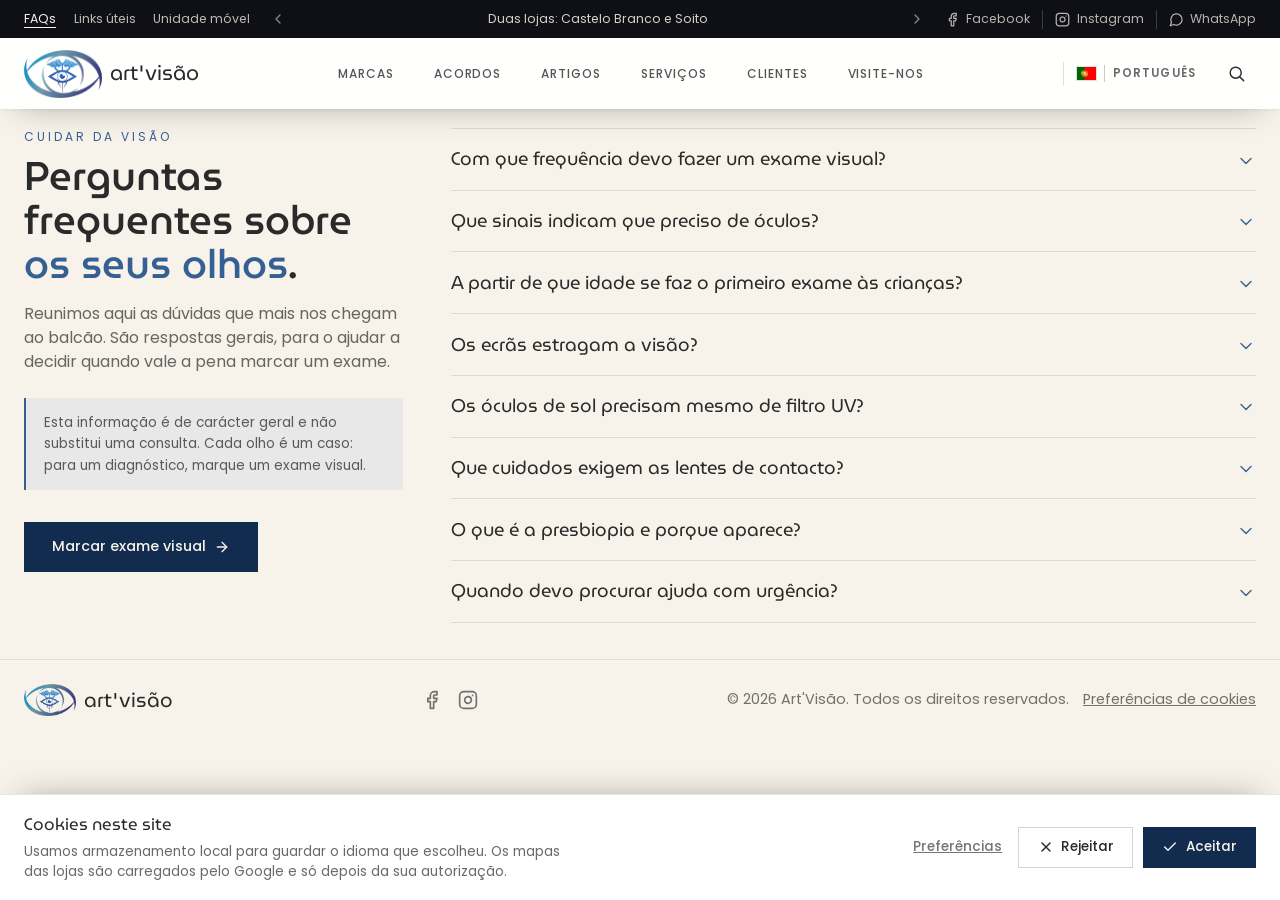
==== commit 054c5e88: "Traz do moodboard a palavra destacada e as dicas de cuidado Metade das peças do moodboard destaca a " ====
--- a/artvisao/faqs.html
+++ b/artvisao/faqs.html
@@ -107,7 +107,7 @@
 <div class="row g-5">
 <div class="col-12 col-lg-4">
 <p class="text-sky text-uppercase mb-2 section-eyebrow" data-i18n="faq-eyebrow">Cuidar da visão</p>
-<h1 class="font-display section-title" data-i18n="faq-title">Perguntas frequentes sobre os seus olhos.</h1>
+<h1 class="font-display section-title" data-i18n="faq-title">Perguntas frequentes sobre <em class="title-accent">os seus olhos</em>.</h1>
 <p class="mt-3 section-copy" data-i18n="faq-intro">Reunimos aqui as dúvidas que mais nos chegam ao balcão. São respostas gerais, para o ajudar a decidir quando vale a pena marcar um exame.</p>
 <p class="faq-disclaimer mt-4" data-i18n="faq-disclaimer">Esta informação é de carácter geral e não substitui uma consulta. Cada olho é um caso: para um diagnóstico, marque um exame visual.</p>
 <a href="index.html#visita" class="btn-ink mt-3"><span data-i18n="faq-cta">Marcar exame visual</span>
--- a/artvisao/css/styles.css
+++ b/artvisao/css/styles.css
@@ -170,9 +170,9 @@
 .intro-banner-title{font-size:2.1rem;line-height:1.08;margin:0;}
 .intro-banner-copy{max-width:34rem;margin:1.25rem 0 0;font-size:.98rem;line-height:1.7;color:rgba(247,243,235,.72);}
 /* Botão em creme: sobre o painel escuro é o inverso do .btn-ink usado no resto da página */
-.intro-banner-cta{align-self:flex-start;display:inline-flex;align-items:center;gap:.6rem;margin-top:1.75rem;padding:.9rem 1.9rem;background:var(--cream);color:var(--ink);font-size:.8rem;font-weight:600;letter-spacing:.12em;text-transform:uppercase;transition:background-color .2s ease,color .2s ease;}
-.intro-banner-cta:hover{background:var(--sky);color:var(--cream);}
-.intro-banner-cta svg{width:1rem;height:1rem;transition:transform .2s ease;}
+.intro-banner-cta,.visit-cta{align-self:flex-start;display:inline-flex;align-items:center;gap:.6rem;margin-top:1.75rem;padding:.9rem 1.9rem;background:var(--cream);color:var(--ink);font-size:.8rem;font-weight:600;letter-spacing:.12em;text-transform:uppercase;transition:background-color .2s ease,color .2s ease;}
+.intro-banner-cta:hover,.visit-cta:hover{background:var(--sky);color:var(--cream);}
+.intro-banner-cta svg,.visit-cta svg{width:1rem;height:1rem;transition:transform .2s ease;}
 .intro-banner-cta:hover svg{transform:translateX(3px);}
 @media (min-width:768px){
   .intro-banner{grid-template-columns:1fr 1fr;}
@@ -209,6 +209,10 @@
 .text-ink{color:var(--ink)!important;}
 .text-cream{color:var(--cream)!important;}
 .text-sky{color:var(--sky)!important;}
+/* Recurso do manual: uma parte do título sai a azul. <em> por ser ênfase real,
+   sem itálico, e o innerHTML do i18n preserva-o ao trocar de língua. */
+.title-accent{font-style:normal;color:var(--sky);}
+.bg-ink .title-accent,.visit-panel .title-accent,.intro-banner-panel .title-accent{color:var(--sky-light);}
 /* Sobre os painéis marinhos o azul da marca tem de subir de luminosidade */
 .bg-ink .text-sky,.visit-panel .text-sky,.intro-banner-panel .text-sky,
 .intro-banner-panel .brand-eyebrow{color:var(--sky-light)!important;}
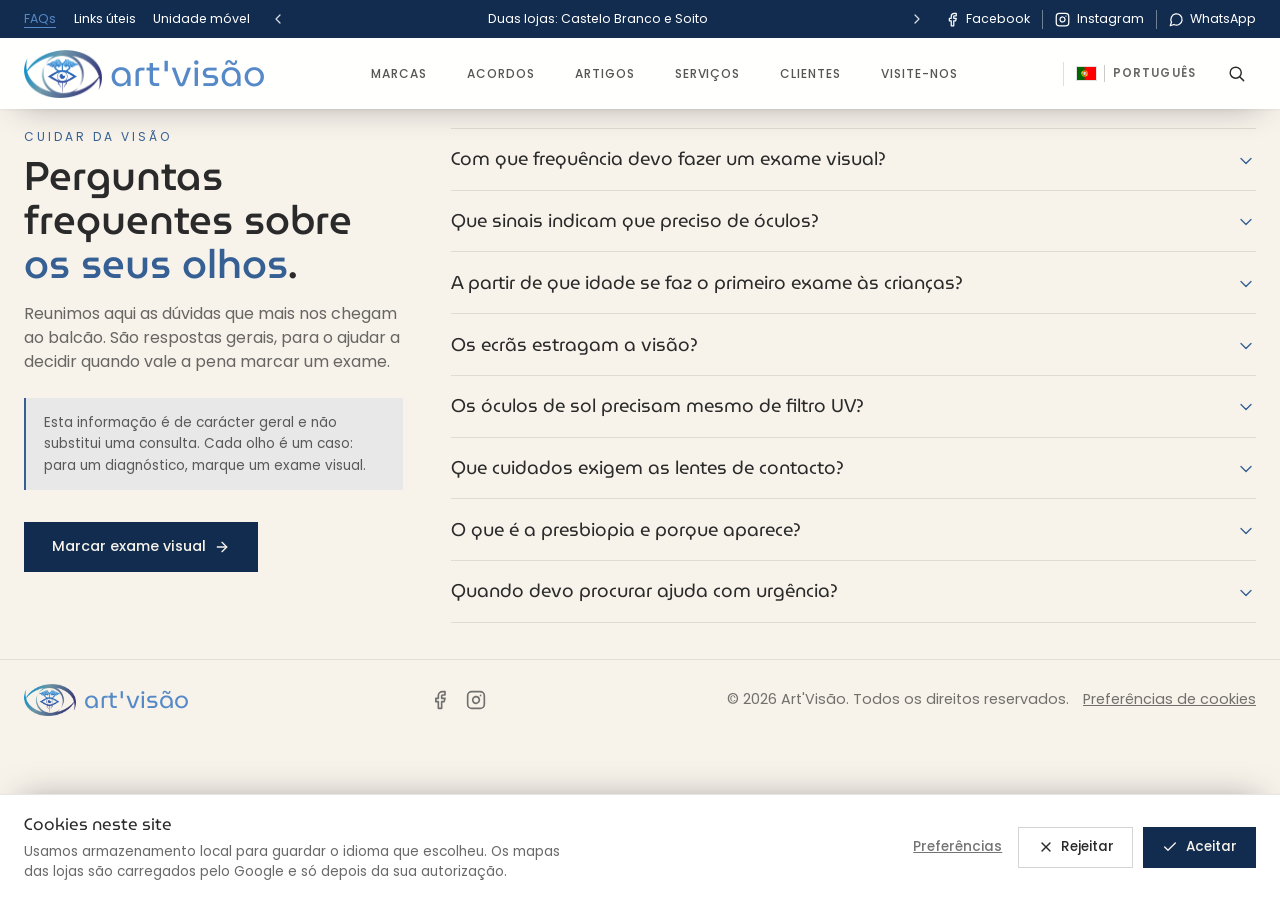
==== commit f509c82d: "Alinha a assinatura do rodapé com a da barra de topo Mesma proporção — três quartos da altura do sím" ====
--- a/artvisao/faqs.html
+++ b/artvisao/faqs.html
@@ -171,7 +171,7 @@
 <div class="container-brand d-flex flex-column flex-md-row align-items-center justify-content-between gap-3 footer-meta">
 <div class="d-flex align-items-center gap-2">
 <img src="assets/logoprincipal.png" alt="Art'Visão" class="footer-brand-img"/>
-<span class="font-display fs-5 text-ink">art'visão</span>
+<span class="font-display footer-brand-wordmark">art'visão</span>
 </div>
 <div class="footer-social">
 <a href="https://www.facebook.com/oticaartvisao" target="_blank" rel="noopener noreferrer" aria-label="Facebook" title="Facebook" data-i18n-aria="footer-fb-aria">
--- a/artvisao/css/styles.css
+++ b/artvisao/css/styles.css
@@ -11,6 +11,10 @@
   /* O mesmo azul aclarado, para quando é o marinho que está por baixo:
      o #5689c7 sobre #122c4f fica em 3.84 e não chega para texto pequeno (6.6 assim). */
   --sky-light:#8fb6dd;
+  /* O azul da identidade tal e qual, para os botões que o cliente quis com
+     esta cor exata. Nota: sobre o marinho fica em 3.84 e com o branco por cima
+     em 3.6, ambos abaixo do mínimo AA para este corpo — escolha assumida. */
+  --sky-brand:#5689c7;
   --card:#ffffff;
   --bs-body-font-family:'Poppins',sans-serif;
   --bs-body-bg:var(--cream);
@@ -55,31 +59,33 @@
 .text-soft-cream-muted{color:rgba(247,243,235,.72)!important;}
 .aspect-4x5{aspect-ratio:4/5;}
 .object-cover{object-fit:cover;}
-/* Pré-menu: faixa escura acima da barra, com contacto, avisos rotativos e redes */
-.pre-menu{background:var(--night);color:rgba(247,243,235,.75);font-size:.78rem;}
+/* Pré-menu: faixa marinha acima da barra, com contacto, avisos rotativos e
+   redes. A letra aqui é pequena (.78rem), por isso os brancos são sólidos em
+   vez de esbatidos, e o realce faz-se com o azul da marca. */
+.pre-menu{background:var(--navy);color:#fff;font-size:.78rem;}
 /* As colunas laterais têm de caber no seu conteúdo: com 1fr puro ficavam mais
    estreitas do que as redes sociais, que não encolhem, e o bloco transbordava
    para cima da seta seguinte, tapando-a e tornando-a inclicável. */
 .pre-menu-inner{display:grid;grid-template-columns:minmax(max-content,1fr) minmax(0,44rem) minmax(max-content,1fr);align-items:center;gap:1rem;min-height:2.4rem;}
 .pre-menu-side{display:flex;align-items:center;gap:1.1rem;min-width:0;}
 .pre-menu-side-end{justify-content:flex-end;}
-.pre-menu-link{white-space:nowrap;color:rgba(247,243,235,.75);transition:color .2s ease;}
-.pre-menu-link:hover,.pre-menu-link.is-current{color:var(--cream);}
+.pre-menu-link{white-space:nowrap;color:#fff;transition:color .2s ease;}
+.pre-menu-link:hover,.pre-menu-link.is-current{color:var(--sky-brand);}
 .pre-menu-link.is-current{text-decoration:underline;text-underline-offset:.25rem;}
 .pre-menu-announce{display:flex;align-items:center;gap:.35rem;min-width:0;justify-content:center;}
-.pre-menu-arrow{display:flex;background:none;border:0;padding:.25rem;color:rgba(247,243,235,.55);cursor:pointer;flex-shrink:0;transition:color .2s ease;}
-.pre-menu-arrow:hover{color:var(--cream);}
+.pre-menu-arrow{display:flex;background:none;border:0;padding:.25rem;color:rgba(255,255,255,.85);cursor:pointer;flex-shrink:0;transition:color .2s ease;}
+.pre-menu-arrow:hover{color:var(--sky-brand);}
 /* Os avisos ocupam a mesma célula da grelha para que a faixa não salte de altura ao trocar */
 .pre-menu-track{display:grid;flex:1 1 auto;min-width:0;}
-.pre-menu-item{grid-area:1/1;justify-self:center;text-align:center;white-space:nowrap;overflow:hidden;text-overflow:ellipsis;max-width:100%;color:rgba(247,243,235,.85);opacity:0;visibility:hidden;transition:opacity .35s ease;}
+.pre-menu-item{grid-area:1/1;justify-self:center;text-align:center;white-space:nowrap;overflow:hidden;text-overflow:ellipsis;max-width:100%;color:#fff;opacity:0;visibility:hidden;transition:opacity .35s ease;}
 .pre-menu-item.is-current{opacity:1;visibility:visible;}
-.pre-menu-item:hover{color:var(--cream);text-decoration:underline;}
+.pre-menu-item:hover{color:var(--sky-brand);text-decoration:underline;}
 .pre-menu-social{display:flex;align-items:center;flex-shrink:0;}
-.pre-menu-social a{display:inline-flex;align-items:center;gap:.4rem;padding-inline:.75rem;white-space:nowrap;color:rgba(247,243,235,.72);transition:color .2s ease;}
+.pre-menu-social a{display:inline-flex;align-items:center;gap:.4rem;padding-inline:.75rem;white-space:nowrap;color:#fff;transition:color .2s ease;}
 .pre-menu-social a:first-child{padding-left:0;}
 .pre-menu-social a:last-child{padding-right:0;}
-.pre-menu-social a + a{border-left:1px solid rgba(247,243,235,.2);}
-.pre-menu-social a:hover{color:var(--cream);}
+.pre-menu-social a + a{border-left:1px solid rgba(255,255,255,.4);}
+.pre-menu-social a:hover{color:var(--sky-brand);}
 @media (prefers-reduced-motion:reduce){.pre-menu-item{transition:none;}}
 
 /* Floating pill header: the bar detaches from the top edge and rides over the content,
@@ -90,7 +96,9 @@
 .site-header-inner{display:flex;align-items:center;gap:.75rem;}
 .nav-pill{flex:1 1 auto;min-width:0;display:flex;flex-wrap:nowrap;align-items:center;gap:1rem;padding:.7rem 0;background:none;}
 .nav-pill-brand{display:flex;align-items:center;gap:.55rem;flex-shrink:0;}
-.nav-pill-wordmark{font-size:1.3rem;line-height:1;color:var(--ink);}
+/* Três quartos da altura do símbolo (3rem). A MuseoModerno tem altura-x baixa,
+   por isso pede mais corpo do que parece para equilibrar com o olho. */
+.nav-pill-wordmark{font-size:2.25rem;line-height:1;color:var(--sky-brand);}
 .nav-pill-end{align-items:center;gap:.85rem;flex-shrink:0;margin-right:.35rem;}
 .nav-pill-divider{width:1px;height:1.5rem;background:rgba(42,42,42,.15);}
 .nav-pill-toggler{padding:.35rem .5rem;}
@@ -116,7 +124,7 @@
 }
 @media (max-width:560px){
   .nav-pill{gap:.5rem;}
-  .nav-pill-wordmark{font-size:1.1rem;}
+  .nav-pill-wordmark{font-size:1.8rem;}
 }
 section[id]{scroll-margin-top:8rem;}
 /* First section on the page has to clear the fixed header */
@@ -198,6 +206,9 @@
 .visit-value{font-size:.9rem;white-space:pre-line;}
 .footer-meta{font-size:.9rem;color:rgba(42,42,42,.65);}
 .footer-brand-img{height:2rem;width:auto;object-fit:contain;}
+/* Mesma proporção da barra de topo: a assinatura fica em três quartos da
+   altura do símbolo, aqui 1.5rem para os 2rem do olho. */
+.footer-brand-wordmark{font-size:1.5rem;line-height:1;color:var(--sky-brand);}
 
 /* Semantic utility classes to reduce repeated markup classes */
 /* Avaliações reais do Facebook: nem todas trazem rating numérico (recomendação sem estrelas) */
@@ -461,10 +472,13 @@
 /* No cartão largo, texto à esquerda e mapa à direita */
 .service-card-foot{display:grid;grid-template-columns:1fr;gap:1.1rem;margin-top:1.1rem;align-items:start;}
 @media (min-width:768px){.service-card-foot{grid-template-columns:1fr minmax(0,22rem);align-items:center;}}
-.service-cta{display:inline-flex;justify-self:start;align-self:start;align-items:center;gap:.5rem;padding:.7rem 1.4rem;background:var(--sky);color:var(--cream);font-size:.78rem;font-weight:600;letter-spacing:.1em;text-transform:uppercase;transition:background-color .2s ease,gap .2s ease;}
+/* Marinho que passa ao azul da marca ao receber o rato; o rótulo é sempre
+   branco e a seta não se afasta. */
+.service-cta{display:inline-flex;justify-self:start;align-self:start;align-items:center;gap:.5rem;padding:.7rem 1.4rem;background:var(--navy);color:#fff;font-size:.78rem;font-weight:600;letter-spacing:.1em;text-transform:uppercase;transition:background-color .2s ease,color .2s ease;}
+.service-cta:hover{background:var(--sky-brand);color:#fff;}
 /* Marca da rede à frente do rótulo, no lugar da seta: já diz para onde leva */
 .cta-marca{width:1.05rem;height:1.05rem;flex-shrink:0;}
-.service-cta:hover{background:var(--ink);color:var(--cream);gap:.75rem;}
+
 /* As duas lojas num só mapa, desenhado com Leaflet (ver main.js) */
 .service-map-canvas{height:11rem;background:rgba(42,42,42,.05);}
 .service-map-canvas[hidden]{display:none;}
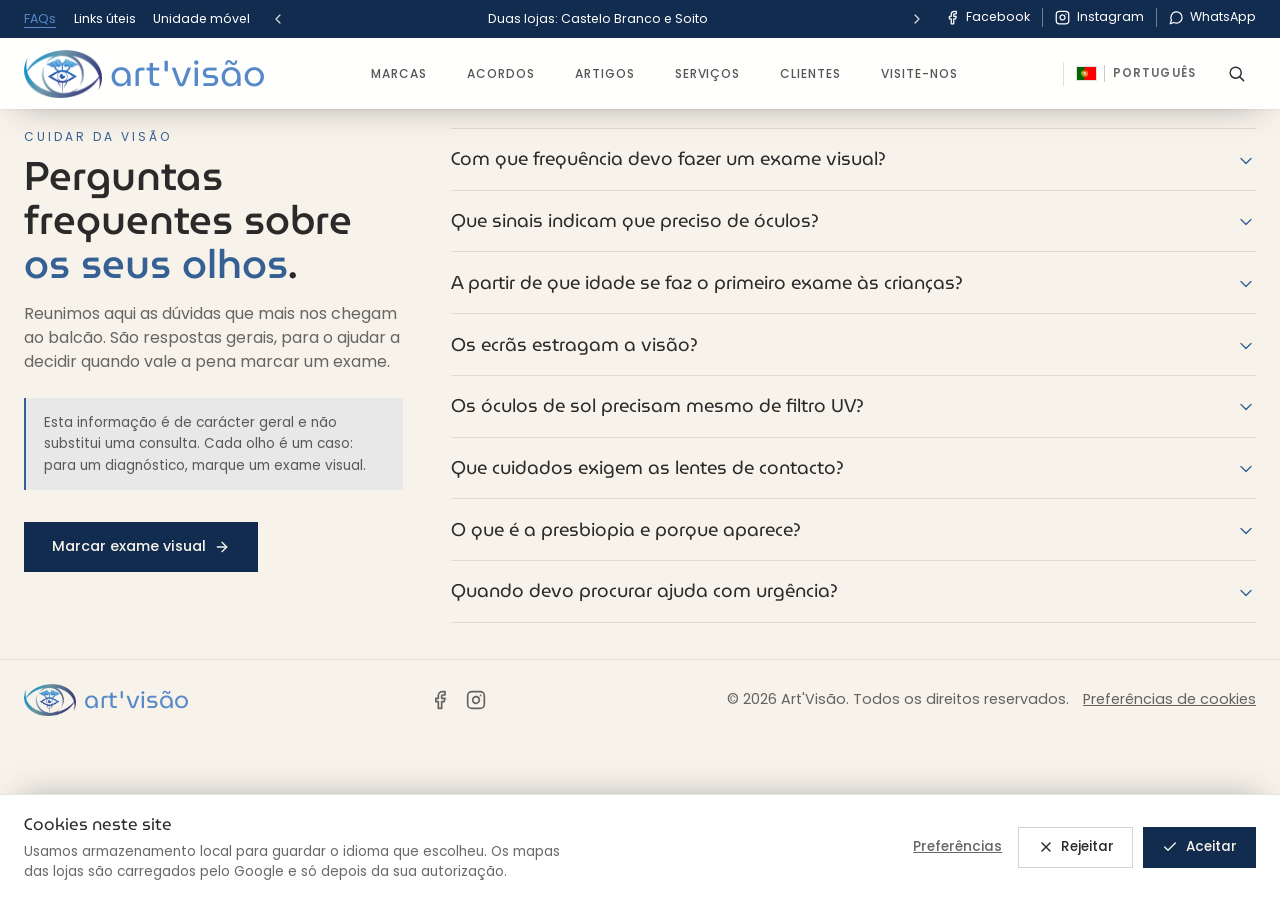
==== commit 0071057f: "Corrige os erros do AccessMonitor color_02: o texto secundário estava em rgba(42,42,42,.65), que com" ====
--- a/artvisao/faqs.html
+++ b/artvisao/faqs.html
@@ -25,37 +25,37 @@
 <header class="fixed-top site-header">
 <div class="pre-menu">
 <div class="container-brand pre-menu-inner">
-<div class="pre-menu-side d-none d-lg-flex">
+<nav class="pre-menu-side d-none d-lg-flex" aria-label="Atalhos" data-i18n-aria="premenu-atalhos-aria">
 <a href="faqs.html" class="pre-menu-link is-current" aria-current="page" data-i18n="nav-faqs">FAQs</a>
 <a href="links.html" class="pre-menu-link" data-i18n="nav-links">Links úteis</a>
 <a href="unidade-movel.html" class="pre-menu-link" data-i18n="nav-unidade">Unidade móvel</a>
-</div>
+</nav>
 <div class="pre-menu-announce">
 <button type="button" class="pre-menu-arrow" data-announce-prev aria-label="Aviso anterior" title="Aviso anterior" data-i18n-aria="ann-prev"><svg xmlns="http://www.w3.org/2000/svg" width="16" height="16" viewBox="0 0 24 24" fill="none" stroke="currentColor" stroke-width="1.8" stroke-linecap="round" stroke-linejoin="round" aria-hidden="true"><path d="m15 18-6-6 6-6"></path></svg></button>
-<div class="pre-menu-track" aria-live="polite">
-<a class="pre-menu-item" href="index.html#visita" data-i18n="ann1">Duas lojas: Castelo Branco e Soito</a>
-<a class="pre-menu-item" href="unidade-movel.html" data-i18n="ann2">Unidade Móvel de Optometria — vamos ter consigo</a>
-<a class="pre-menu-item" href="index.html#acordos" data-i18n="ann3">Acordos com várias entidades</a>
-</div>
+<ul class="pre-menu-track" aria-live="polite">
+<li><a class="pre-menu-item" href="index.html#visita" data-i18n="ann1">Duas lojas: Castelo Branco e Soito</a></li>
+<li><a class="pre-menu-item" href="unidade-movel.html" data-i18n="ann2">Unidade Móvel de Optometria — vamos ter consigo</a></li>
+<li><a class="pre-menu-item" href="index.html#acordos" data-i18n="ann3">Acordos com várias entidades</a></li>
+</ul>
 <button type="button" class="pre-menu-arrow" data-announce-next aria-label="Aviso seguinte" title="Aviso seguinte" data-i18n-aria="ann-next"><svg xmlns="http://www.w3.org/2000/svg" width="16" height="16" viewBox="0 0 24 24" fill="none" stroke="currentColor" stroke-width="1.8" stroke-linecap="round" stroke-linejoin="round" aria-hidden="true"><use href="#icon-chevron-right"></use></svg></button>
 </div>
 <div class="pre-menu-side pre-menu-side-end d-none d-lg-flex">
-<div class="pre-menu-social">
-<a href="https://www.facebook.com/oticaartvisao" target="_blank" rel="noopener noreferrer"><svg xmlns="http://www.w3.org/2000/svg" width="15" height="15" viewBox="0 0 24 24" fill="none" stroke="currentColor" stroke-width="2" stroke-linecap="round" stroke-linejoin="round" aria-hidden="true"><path d="M18 2h-3a5 5 0 0 0-5 5v3H7v4h3v8h4v-8h3l1-4h-4V7a1 1 0 0 1 1-1h3z"></path></svg><span>Facebook</span></a>
-<a href="https://www.instagram.com/art_visao/" target="_blank" rel="noopener noreferrer"><svg xmlns="http://www.w3.org/2000/svg" width="15" height="15" viewBox="0 0 24 24" fill="none" stroke="currentColor" stroke-width="2" stroke-linecap="round" stroke-linejoin="round" aria-hidden="true"><rect width="20" height="20" x="2" y="2" rx="5" ry="5"></rect><path d="M16 11.37A4 4 0 1 1 12.63 8 4 4 0 0 1 16 11.37z"></path><line x1="17.5" x2="17.5" y1="6.5" y2="6.5"></line></svg><span>Instagram</span></a>
-<a href="https://wa.me/351926002095" target="_blank" rel="noopener noreferrer"><svg xmlns="http://www.w3.org/2000/svg" width="15" height="15" viewBox="0 0 24 24" fill="none" stroke="currentColor" stroke-width="2" stroke-linecap="round" stroke-linejoin="round" aria-hidden="true"><path d="M7.9 20A9 9 0 1 0 4 16.1L2 22Z"></path></svg><span>WhatsApp</span></a>
-</div>
+<ul class="pre-menu-social">
+<li><a href="https://www.facebook.com/oticaartvisao" target="_blank" rel="noopener noreferrer"><svg xmlns="http://www.w3.org/2000/svg" width="15" height="15" viewBox="0 0 24 24" fill="none" stroke="currentColor" stroke-width="2" stroke-linecap="round" stroke-linejoin="round" aria-hidden="true"><path d="M18 2h-3a5 5 0 0 0-5 5v3H7v4h3v8h4v-8h3l1-4h-4V7a1 1 0 0 1 1-1h3z"></path></svg><span>Facebook</span></a></li>
+<li><a href="https://www.instagram.com/art_visao/" target="_blank" rel="noopener noreferrer"><svg xmlns="http://www.w3.org/2000/svg" width="15" height="15" viewBox="0 0 24 24" fill="none" stroke="currentColor" stroke-width="2" stroke-linecap="round" stroke-linejoin="round" aria-hidden="true"><rect width="20" height="20" x="2" y="2" rx="5" ry="5"></rect><path d="M16 11.37A4 4 0 1 1 12.63 8 4 4 0 0 1 16 11.37z"></path><line x1="17.5" x2="17.5" y1="6.5" y2="6.5"></line></svg><span>Instagram</span></a></li>
+<li><a href="https://wa.me/351926002095" target="_blank" rel="noopener noreferrer"><svg xmlns="http://www.w3.org/2000/svg" width="15" height="15" viewBox="0 0 24 24" fill="none" stroke="currentColor" stroke-width="2" stroke-linecap="round" stroke-linejoin="round" aria-hidden="true"><path d="M7.9 20A9 9 0 1 0 4 16.1L2 22Z"></path></svg><span>WhatsApp</span></a></li>
+</ul>
 </div>
 </div>
 </div>
 <div class="container-brand site-header-inner">
-<nav class="navbar navbar-expand-xl nav-pill">
+<nav class="navbar navbar-expand-xl nav-pill" aria-labelledby="navMainLabel">
 <a href="index.html#apresentacao" class="nav-pill-brand text-decoration-none">
 <img src="assets/logoprincipal.png" alt="Art'Visão" class="navbar-brand-logo"/>
 <span class="font-display nav-pill-wordmark">art'visão</span>
 </a>
 <!-- Full-screen drawer below xl; Bootstrap flattens .offcanvas-xl back to the inline nav at xl+ -->
-<div class="offcanvas-xl offcanvas-end nav-drawer" tabindex="-1" id="navMain" aria-labelledby="navMainLabel">
+<div class="offcanvas-xl offcanvas-end nav-drawer" tabindex="-1" id="navMain">
 <div class="offcanvas-header nav-drawer-header">
 <h2 class="visually-hidden" id="navMainLabel" data-i18n="nav-drawer-label">Menu</h2>
 <a href="index.html#visita" class="nav-drawer-action">
@@ -79,7 +79,7 @@
 <li class="nav-item d-xl-none"><a class="nav-link nav-link-brand" href="unidade-movel.html"><span data-i18n="nav-unidade">Unidade móvel</span><svg xmlns="http://www.w3.org/2000/svg" class="nav-link-chevron" width="18" height="18" viewBox="0 0 24 24" fill="none" stroke="currentColor" stroke-width="1.6" stroke-linecap="round" stroke-linejoin="round" aria-hidden="true"><use href="#icon-chevron-right"></use></svg></a></li>
 </ul>
 <div class="nav-drawer-footer d-xl-none">
-<button type="button" class="lang-trigger" data-lang-trigger aria-haspopup="dialog" aria-expanded="false" aria-controls="langModal" aria-label="Escolher idioma" title="Escolher idioma" data-i18n-aria="lang-trigger-aria">
+<button type="button" class="lang-trigger" data-lang-trigger aria-haspopup="dialog" aria-expanded="false" aria-controls="langModal"><span class="visually-hidden" data-i18n="lang-trigger-label">Escolher idioma:</span>
 <span class="lang-trigger-flag" data-lang-flag aria-hidden="true">🇵🇹</span>
 <span class="lang-trigger-name" data-lang-name>Português</span>
 </button>
@@ -88,7 +88,7 @@
 </div>
 <div class="nav-pill-end d-none d-xl-flex">
 <span class="nav-pill-divider" aria-hidden="true"></span>
-<button type="button" class="lang-trigger" data-lang-trigger aria-haspopup="dialog" aria-expanded="false" aria-controls="langModal" aria-label="Escolher idioma" title="Escolher idioma" data-i18n-aria="lang-trigger-aria">
+<button type="button" class="lang-trigger" data-lang-trigger aria-haspopup="dialog" aria-expanded="false" aria-controls="langModal"><span class="visually-hidden" data-i18n="lang-trigger-label">Escolher idioma:</span>
 <span class="lang-trigger-flag" data-lang-flag aria-hidden="true">🇵🇹</span>
 <span class="lang-trigger-name" data-lang-name>Português</span>
 </button>
@@ -167,24 +167,6 @@
 </div>
 </section>
 
-<footer class="border-top border-ink-10 bg-cream py-4">
-<div class="container-brand d-flex flex-column flex-md-row align-items-center justify-content-between gap-3 footer-meta">
-<div class="d-flex align-items-center gap-2">
-<img src="assets/logoprincipal.png" alt="Art'Visão" class="footer-brand-img"/>
-<span class="font-display footer-brand-wordmark">art'visão</span>
-</div>
-<div class="footer-social">
-<a href="https://www.facebook.com/oticaartvisao" target="_blank" rel="noopener noreferrer" aria-label="Facebook" title="Facebook" data-i18n-aria="footer-fb-aria">
-<svg xmlns="http://www.w3.org/2000/svg" width="20" height="20" viewBox="0 0 24 24" fill="none" stroke="currentColor" stroke-width="2" stroke-linecap="round" stroke-linejoin="round" aria-hidden="true"><path d="M18 2h-3a5 5 0 0 0-5 5v3H7v4h3v8h4v-8h3l1-4h-4V7a1 1 0 0 1 1-1h3z"></path></svg>
-</a>
-<a href="https://www.instagram.com/art_visao/" target="_blank" rel="noopener noreferrer" aria-label="Instagram" title="Instagram" data-i18n-aria="footer-ig-aria">
-<svg xmlns="http://www.w3.org/2000/svg" width="20" height="20" viewBox="0 0 24 24" fill="none" stroke="currentColor" stroke-width="2" stroke-linecap="round" stroke-linejoin="round" aria-hidden="true"><rect width="20" height="20" x="2" y="2" rx="5" ry="5"></rect><path d="M16 11.37A4 4 0 1 1 12.63 8 4 4 0 0 1 16 11.37z"></path><line x1="17.5" x2="17.5" y1="6.5" y2="6.5"></line></svg>
-</a>
-</div>
-<p class="mb-0"><span data-i18n="footer-copy">© 2026 Art'Visão. Todos os direitos reservados.</span>
-<a href="#" class="footer-consent-link" data-consent-open data-i18n="consent-footer-link">Preferências de cookies</a></p>
-</div>
-</footer>
 
 <a href="https://wa.me/351926002095" target="_blank" rel="noopener noreferrer" aria-label="Contactar via WhatsApp" title="Contactar via WhatsApp" data-i18n-aria="wa-float-aria" class="wa-float">
 <span class="wa-float-badge">
@@ -292,6 +274,24 @@
 </div>
 
 </main>
+<footer class="border-top border-ink-10 bg-cream py-4">
+<div class="container-brand d-flex flex-column flex-md-row align-items-center justify-content-between gap-3 footer-meta">
+<div class="d-flex align-items-center gap-2">
+<img src="assets/logoprincipal.png" alt="Art'Visão" class="footer-brand-img"/>
+<span class="font-display footer-brand-wordmark">art'visão</span>
+</div>
+<ul class="footer-social">
+<li><a href="https://www.facebook.com/oticaartvisao" target="_blank" rel="noopener noreferrer" aria-label="Facebook" title="Facebook" data-i18n-aria="footer-fb-aria">
+<svg xmlns="http://www.w3.org/2000/svg" width="20" height="20" viewBox="0 0 24 24" fill="none" stroke="currentColor" stroke-width="2" stroke-linecap="round" stroke-linejoin="round" aria-hidden="true"><path d="M18 2h-3a5 5 0 0 0-5 5v3H7v4h3v8h4v-8h3l1-4h-4V7a1 1 0 0 1 1-1h3z"></path></svg>
+</a></li>
+<li><a href="https://www.instagram.com/art_visao/" target="_blank" rel="noopener noreferrer" aria-label="Instagram" title="Instagram" data-i18n-aria="footer-ig-aria">
+<svg xmlns="http://www.w3.org/2000/svg" width="20" height="20" viewBox="0 0 24 24" fill="none" stroke="currentColor" stroke-width="2" stroke-linecap="round" stroke-linejoin="round" aria-hidden="true"><rect width="20" height="20" x="2" y="2" rx="5" ry="5"></rect><path d="M16 11.37A4 4 0 1 1 12.63 8 4 4 0 0 1 16 11.37z"></path><line x1="17.5" x2="17.5" y1="6.5" y2="6.5"></line></svg>
+</a></li>
+</ul>
+<p class="mb-0"><span data-i18n="footer-copy">© 2026 Art'Visão. Todos os direitos reservados.</span>
+<a href="#" class="footer-consent-link" data-consent-open data-i18n="consent-footer-link">Preferências de cookies</a></p>
+</div>
+</footer>
 
 <script src="https://cdn.jsdelivr.net/npm/bootstrap@5.3.3/dist/js/bootstrap.bundle.min.js"></script>
 <script src="js/i18n.js"></script>
--- a/artvisao/css/styles.css
+++ b/artvisao/css/styles.css
@@ -54,7 +54,7 @@
 a{text-decoration:none;}
 .font-display{font-family:'MuseoModerno',sans-serif;}
 .container-brand{max-width:1280px;margin-inline:auto;padding-inline:1.5rem;}
-.text-soft-ink-muted{color:rgba(42,42,42,.65)!important;}
+.text-soft-ink-muted{color:rgba(42,42,42,.72)!important;}
 .text-soft-cream{color:rgba(247,243,235,.7)!important;}
 .text-soft-cream-muted{color:rgba(247,243,235,.72)!important;}
 .aspect-4x5{aspect-ratio:4/5;}
@@ -76,15 +76,16 @@
 .pre-menu-arrow{display:flex;background:none;border:0;padding:.25rem;color:rgba(255,255,255,.85);cursor:pointer;flex-shrink:0;transition:color .2s ease;}
 .pre-menu-arrow:hover{color:var(--sky-brand);}
 /* Os avisos ocupam a mesma célula da grelha para que a faixa não salte de altura ao trocar */
-.pre-menu-track{display:grid;flex:1 1 auto;min-width:0;}
-.pre-menu-item{grid-area:1/1;justify-self:center;text-align:center;white-space:nowrap;overflow:hidden;text-overflow:ellipsis;max-width:100%;color:#fff;opacity:0;visibility:hidden;transition:opacity .35s ease;}
+.pre-menu-track{display:grid;flex:1 1 auto;min-width:0;list-style:none;margin:0;padding:0;}
+.pre-menu-track > li{grid-area:1/1;justify-self:center;min-width:0;max-width:100%;}
+.pre-menu-item{display:block;text-align:center;white-space:nowrap;overflow:hidden;text-overflow:ellipsis;max-width:100%;color:#fff;opacity:0;visibility:hidden;transition:opacity .35s ease;}
 .pre-menu-item.is-current{opacity:1;visibility:visible;}
 .pre-menu-item:hover{color:var(--sky-brand);text-decoration:underline;}
-.pre-menu-social{display:flex;align-items:center;flex-shrink:0;}
+.pre-menu-social{display:flex;align-items:center;flex-shrink:0;list-style:none;margin:0;padding:0;}
 .pre-menu-social a{display:inline-flex;align-items:center;gap:.4rem;padding-inline:.75rem;white-space:nowrap;color:#fff;transition:color .2s ease;}
-.pre-menu-social a:first-child{padding-left:0;}
-.pre-menu-social a:last-child{padding-right:0;}
-.pre-menu-social a + a{border-left:1px solid rgba(255,255,255,.4);}
+.pre-menu-social li:first-child a{padding-left:0;}
+.pre-menu-social li:last-child a{padding-right:0;}
+.pre-menu-social li + li a{border-left:1px solid rgba(255,255,255,.4);}
 .pre-menu-social a:hover{color:var(--sky-brand);}
 @media (prefers-reduced-motion:reduce){.pre-menu-item{transition:none;}}
 
@@ -138,12 +139,12 @@
 .hero-title{font-size:2.05rem;line-height:1.15;}
 @media (min-width:768px){.hero-title{font-size:3.2rem;line-height:1.05;}}
 .hero-description{color:rgba(42,42,42,.7);}
-.hero-stat-label{font-size:.75rem;color:rgba(42,42,42,.65);}
+.hero-stat-label{font-size:.75rem;color:rgba(42,42,42,.72);}
 .hero-image-frame{clip-path:polygon(0 0,86% 0,100% 9%,100% 100%,0 100%);}
 .hero-image-frame img{filter:saturate(1.1) contrast(1.06);transition:transform .5s ease;}
 .hero-image-frame::after{content:'';position:absolute;inset:0;pointer-events:none;mix-blend-mode:multiply;background:linear-gradient(155deg,rgba(86,137,199,.32) 0%,rgba(86,137,199,0) 42%,rgba(42,42,42,0) 60%,rgba(42,42,42,.22) 100%);}
 .hero-thumb-image{height:6rem;width:8rem;object-fit:cover;}
-.hero-thumb-caption{font-size:.75rem;color:rgba(42,42,42,.65);}
+.hero-thumb-caption{font-size:.75rem;color:rgba(42,42,42,.72);}
 .hero-badge-pill{top:0;right:0;font-size:.7rem;letter-spacing:.15em;box-shadow:-10px 10px 0 rgba(42,42,42,.06);}
 .section-eyebrow{font-size:.75rem;letter-spacing:.25em;}
 .section-title{font-size:1.6rem;line-height:1.2;}
@@ -153,7 +154,7 @@
 .section-copy{color:rgba(42,42,42,.7);}
 /* Descrição por baixo do título: limita-se a medida para a linha não ficar longa demais */
 .section-lede{max-width:46rem;}
-.card-caption{font-size:.75rem;color:rgba(42,42,42,.65);}
+.card-caption{font-size:.75rem;color:rgba(42,42,42,.72);}
 /* Secção de apresentação, em duas linhas: uma faixa a toda a largura (foto + painel
    com o título) e, por baixo, dois blocos lado a lado. */
 .intro-banner{display:grid;grid-template-columns:1fr;background:var(--navy);color:var(--cream);overflow:hidden;box-shadow:0 20px 60px -15px rgba(42,42,42,.25);}
@@ -204,7 +205,7 @@
 .visit-panel{border-radius:0;background-image:linear-gradient(135deg,var(--navy),#1d4472);}
 .visit-label{font-size:.7rem;letter-spacing:.1em;color:rgba(247,243,235,.72);}
 .visit-value{font-size:.9rem;white-space:pre-line;}
-.footer-meta{font-size:.9rem;color:rgba(42,42,42,.65);}
+.footer-meta{font-size:.9rem;color:rgba(42,42,42,.72);}
 .footer-brand-img{height:2rem;width:auto;object-fit:contain;}
 /* Mesma proporção da barra de topo: a assinatura fica em três quartos da
    altura do símbolo, aqui 1.5rem para os 2rem do olho. */
@@ -272,7 +273,7 @@
 .type-icon{flex-shrink:0;display:grid;place-items:center;width:2.4rem;height:2.4rem;background:rgba(86,137,199,.1);color:var(--sky);}
 .type-body{display:flex;flex-direction:column;gap:.2rem;min-width:0;}
 .type-title{font-family:'MuseoModerno',sans-serif;font-size:1.05rem;line-height:1.25;color:var(--ink);}
-.type-desc{font-size:.84rem;line-height:1.5;color:rgba(42,42,42,.65);}
+.type-desc{font-size:.84rem;line-height:1.5;color:rgba(42,42,42,.72);}
 
 /* Destaque: o painel de texto está parado e faz cross-fade no lugar, enquanto a fita de
    imagens desliza por baixo. São dois movimentos independentes, de propósito. */
@@ -344,19 +345,19 @@
 @media (min-width:768px){.um-grid{grid-template-columns:repeat(3,1fr);}}
 .um-card{padding:1.1rem 1.2rem;border:1px solid rgba(42,42,42,.12);background:var(--card);}
 .um-card-title{font-family:'MuseoModerno',sans-serif;font-size:1rem;color:var(--ink);margin:0 0 .4rem;}
-.um-card-desc{font-size:.83rem;line-height:1.55;color:rgba(42,42,42,.65);}
+.um-card-desc{font-size:.83rem;line-height:1.55;color:rgba(42,42,42,.72);}
 /* A lista de exames é partilhada com a secção escura do índice; aqui vai sobre creme */
 .um-list-light .mobile-unit-item{border-color:rgba(42,42,42,.12);background:var(--card);}
 .um-list-light .mobile-unit-item:hover{border-color:var(--sky);background:rgba(86,137,199,.06);}
 .um-list-light .mobile-unit-item-title{color:var(--ink);}
-.um-list-light .mobile-unit-item-desc{color:rgba(42,42,42,.65);}
+.um-list-light .mobile-unit-item-desc{color:rgba(42,42,42,.72);}
 @media (min-width:576px){.um-list-light .mobile-unit-item:first-child{grid-column:auto;}}
 .um-steps{list-style:none;margin:0;padding:0;display:grid;gap:1rem;}
 .um-step{display:flex;align-items:flex-start;gap:1rem;}
 .um-step-num{flex-shrink:0;display:grid;place-items:center;width:2rem;height:2rem;background:var(--sky);color:var(--cream);font-family:'MuseoModerno',sans-serif;font-size:.95rem;}
 .um-step-text{display:flex;flex-direction:column;gap:.2rem;min-width:0;}
 .um-step-title{font-size:.98rem;font-weight:500;color:var(--ink);}
-.um-step-desc{font-size:.85rem;line-height:1.6;color:rgba(42,42,42,.65);}
+.um-step-desc{font-size:.85rem;line-height:1.6;color:rgba(42,42,42,.72);}
 .um-note{padding:1.25rem 1.4rem;background:rgba(86,137,199,.1);border-left:2px solid var(--sky);}
 .um-note-title{font-size:1.1rem;color:var(--ink);margin:0 0 .5rem;}
 .um-note p{font-size:.88rem;line-height:1.65;color:rgba(42,42,42,.75);}
@@ -365,10 +366,10 @@
 .contact-block{padding-top:2rem;border-top:1px solid rgba(42,42,42,.12);}
 .contact-title{font-size:1.6rem;color:var(--ink);}
 .contact-intro{font-size:.95rem;}
-.contact-privacy{font-size:.8rem;line-height:1.55;color:rgba(42,42,42,.65);}
+.contact-privacy{font-size:.8rem;line-height:1.55;color:rgba(42,42,42,.72);}
 .contact-form{display:flex;flex-direction:column;gap:.85rem;}
 .contact-input{width:100%;padding:.9rem 1.1rem;background:var(--card);border:1px solid rgba(42,42,42,.15);font-family:inherit;font-size:.95rem;color:var(--ink);transition:border-color .2s ease;}
-.contact-input::placeholder{color:rgba(42,42,42,.45);letter-spacing:.02em;}
+.contact-input::placeholder{color:rgba(42,42,42,.7);letter-spacing:.02em;}
 .contact-input:focus{outline:none;border-color:var(--sky);}
 .contact-input:user-invalid{border-color:#b4483c;}
 textarea.contact-input{resize:vertical;min-height:9rem;}
@@ -384,15 +385,17 @@
 /* Página de links úteis */
 .link-group-title{font-size:1.1rem;letter-spacing:.02em;color:var(--ink);margin:0 0 1rem;}
 .link-group-title + .link-grid{margin-bottom:2.25rem;}
-.link-grid{display:grid;gap:.85rem;}
+.link-grid{display:grid;gap:.85rem;list-style:none;margin:0;padding:0;}
+.link-grid > li{display:flex;}
+.link-grid > li > .link-card{flex:1 1 auto;}
 @media (min-width:768px){.link-grid{grid-template-columns:repeat(2,1fr);}}
 .link-card{display:flex;flex-direction:column;gap:.4rem;padding:1.1rem 1.2rem;border:1px solid rgba(42,42,42,.12);background:var(--card);transition:border-color .2s ease,transform .2s ease;}
 .link-card:hover{border-color:var(--sky);transform:translateY(-2px);}
 .link-card-head{display:flex;align-items:flex-start;justify-content:space-between;gap:.75rem;}
 .link-card-name{font-family:'MuseoModerno',sans-serif;font-size:1rem;line-height:1.3;color:var(--ink);}
 .link-arrow{flex-shrink:0;margin-top:.15rem;color:var(--sky);}
-.link-card-desc{font-size:.83rem;line-height:1.55;color:rgba(42,42,42,.65);}
-.link-card-host{font-size:.72rem;letter-spacing:.08em;text-transform:lowercase;color:rgba(42,42,42,.45);}
+.link-card-desc{font-size:.83rem;line-height:1.55;color:rgba(42,42,42,.72);}
+.link-card-host{font-size:.72rem;letter-spacing:.08em;text-transform:lowercase;color:rgba(42,42,42,.7);}
 
 /* Consentimento de cookies — banner de primeiro nível e painel de preferências */
 .consent-banner{position:fixed;left:0;right:0;bottom:0;z-index:1100;background:var(--card);border-top:1px solid rgba(42,42,42,.12);box-shadow:0 -14px 34px -22px rgba(42,42,42,.5);}
@@ -406,7 +409,7 @@
 .consent-btn-solid:hover{background:var(--sky);}
 .consent-btn-outline{background:none;border-color:rgba(42,42,42,.2);color:var(--ink);}
 .consent-btn-outline:hover{border-color:var(--ink);}
-.consent-btn-ghost{background:none;color:rgba(42,42,42,.65);text-decoration:underline;padding-inline:.35rem;}
+.consent-btn-ghost{background:none;color:rgba(42,42,42,.72);text-decoration:underline;padding-inline:.35rem;}
 .consent-btn-ghost:hover{color:var(--ink);}
 /* O botão do WhatsApp assentaria em cima do banner enquanto a escolha está por fazer */
 body.consent-banner-open .wa-float{display:none;}
@@ -425,8 +428,8 @@
 .consent-cat{padding:1rem 1.15rem;background:rgba(42,42,42,.04);margin-bottom:.85rem;}
 .consent-cat-head{display:flex;align-items:center;justify-content:space-between;gap:1rem;margin-bottom:.4rem;}
 .consent-cat-name{font-size:.95rem;font-weight:500;color:var(--ink);}
-.consent-cat-always{font-size:.7rem;letter-spacing:.12em;text-transform:uppercase;color:rgba(42,42,42,.45);}
-.consent-cat-desc{font-size:.83rem;line-height:1.55;color:rgba(42,42,42,.65);}
+.consent-cat-always{font-size:.7rem;letter-spacing:.12em;text-transform:uppercase;color:rgba(42,42,42,.7);}
+.consent-cat-desc{font-size:.83rem;line-height:1.55;color:rgba(42,42,42,.72);}
 .consent-switch{position:relative;display:inline-flex;flex-shrink:0;cursor:pointer;}
 .consent-switch input{position:absolute;opacity:0;width:100%;height:100%;margin:0;cursor:pointer;}
 .consent-switch-track{display:block;width:2.75rem;height:1.5rem;background:rgba(42,42,42,.2);transition:background-color .2s ease;}
@@ -468,7 +471,7 @@
 .service-head{display:flex;align-items:center;gap:.8rem;margin-bottom:.7rem;}
 .service-icon{flex-shrink:0;display:grid;place-items:center;width:2.4rem;height:2.4rem;background:rgba(86,137,199,.1);color:var(--sky);}
 .service-title{font-family:'MuseoModerno',sans-serif;font-size:1.2rem;line-height:1.25;color:var(--ink);margin:0;}
-.service-copy{font-size:.88rem;line-height:1.6;color:rgba(42,42,42,.65);margin:0;}
+.service-copy{font-size:.88rem;line-height:1.6;color:rgba(42,42,42,.72);margin:0;}
 /* No cartão largo, texto à esquerda e mapa à direita */
 .service-card-foot{display:grid;grid-template-columns:1fr;gap:1.1rem;margin-top:1.1rem;align-items:start;}
 @media (min-width:768px){.service-card-foot{grid-template-columns:1fr minmax(0,22rem);align-items:center;}}
@@ -490,7 +493,7 @@
 .map-blocked p{font-size:.82rem;color:rgba(247,243,235,.72);}
 /* Variante em fundo claro, no cartão da Unidade Móvel */
 .map-blocked-light{height:11rem;background:rgba(42,42,42,.05);border-top:0;border:1px solid rgba(42,42,42,.1);}
-.map-blocked-light p{color:rgba(42,42,42,.65);}
+.map-blocked-light p{color:rgba(42,42,42,.72);}
 @media (max-width:767.98px){
   .consent-banner-inner{flex-direction:column;align-items:stretch;}
   .consent-actions{justify-content:flex-end;}
@@ -507,21 +510,21 @@
 .search-overlay.is-open{opacity:1;visibility:visible;pointer-events:auto;}
 .search-panel{display:flex;flex-direction:column;width:100%;max-width:620px;max-height:100%;background:rgba(255,255,255,.88);backdrop-filter:blur(10px);box-shadow:0 40px 90px -30px rgba(42,42,42,.65);}
 .search-bar{display:flex;align-items:center;gap:.9rem;flex-shrink:0;padding:1.15rem 1.5rem;border-bottom:1px solid rgba(42,42,42,.12);}
-.search-bar-icon{width:20px;height:20px;flex-shrink:0;color:rgba(42,42,42,.5);}
+.search-bar-icon{width:20px;height:20px;flex-shrink:0;color:rgba(42,42,42,.6);}
 .search-bar input{flex:1;min-width:0;border:0;background:none;font-family:inherit;font-size:1.05rem;color:var(--ink);}
 .search-bar input:focus{outline:none;}
 .search-bar input::-webkit-search-cancel-button{display:none;}
 .search-close{display:flex;background:none;border:0;padding:.25rem;color:var(--ink);cursor:pointer;transition:color .2s ease;}
 .search-close:hover{color:var(--sky);}
 .search-results{overflow-y:auto;padding:.5rem 0 1rem;}
-.search-hint{margin:0;padding:1.35rem 1.5rem;font-size:.9rem;color:rgba(42,42,42,.65);}
-.search-group{margin:0;padding:1rem 1.5rem .5rem;font-size:.7rem;font-weight:600;letter-spacing:.16em;text-transform:uppercase;color:rgba(42,42,42,.5);}
+.search-hint{margin:0;padding:1.35rem 1.5rem;font-size:.9rem;color:rgba(42,42,42,.72);}
+.search-group{margin:0;padding:1rem 1.5rem .5rem;font-size:.7rem;font-weight:600;letter-spacing:.16em;text-transform:uppercase;color:rgba(42,42,42,.6);}
 .search-result{display:flex;align-items:center;gap:.9rem;width:100%;padding:.75rem 1.5rem;background:none;border:0;font-family:inherit;text-align:left;cursor:pointer;transition:background-color .15s ease;}
 .search-result:hover,.search-result:focus-visible{background:rgba(86,137,199,.1);outline:none;}
 .search-thumb{width:44px;height:44px;flex-shrink:0;object-fit:cover;}
 .search-result-text{display:flex;flex-direction:column;gap:.15rem;min-width:0;}
 .search-result-title{font-size:.95rem;font-weight:500;color:var(--ink);}
-.search-result-snippet{font-size:.82rem;color:rgba(42,42,42,.65);overflow:hidden;text-overflow:ellipsis;white-space:nowrap;}
+.search-result-snippet{font-size:.82rem;color:rgba(42,42,42,.72);overflow:hidden;text-overflow:ellipsis;white-space:nowrap;}
 .search-result mark{background:rgba(86,137,199,.25);color:var(--ink);padding:0 1px;}
 body.search-open{overflow:hidden;}
 @media (max-width:560px){
@@ -541,7 +544,7 @@
 .nav-drawer-close{display:flex;background:none;border:0;padding:.25rem;color:var(--ink);cursor:pointer;transition:color .2s ease;}
 .nav-drawer-close:hover{color:var(--sky);}
 .nav-drawer-footer{display:flex;justify-content:flex-end;padding:1.35rem 1.5rem;border-top:1px solid rgba(42,42,42,.1);}
-.nav-link-chevron{flex-shrink:0;color:rgba(42,42,42,.4);transition:transform .2s ease,color .2s ease;}
+.nav-link-chevron{flex-shrink:0;color:rgba(42,42,42,.6);transition:transform .2s ease,color .2s ease;}
 @media (min-width:1200px){.nav-link-chevron{display:none;}}
 @media (max-width:1199.98px){
   /* The drawer only opens as tall as its content (nav list + language row), not the full
@@ -593,10 +596,10 @@
 @media (prefers-reduced-motion:reduce){
   .lang-modal-backdrop,.lang-modal-dialog{animation:none;}
 }
-.footer-consent-link{margin-left:.6rem;color:rgba(42,42,42,.65);text-decoration:underline;}
+.footer-consent-link{margin-left:.6rem;color:rgba(42,42,42,.72);text-decoration:underline;}
 .footer-consent-link:hover{color:var(--sky);}
-.footer-social{display:flex;align-items:center;gap:1rem;}
-.footer-social a{display:flex;color:rgba(42,42,42,.65);transition:color .2s ease;}
+.footer-social{display:flex;align-items:center;gap:1rem;list-style:none;margin:0;padding:0;}
+.footer-social a{display:flex;color:rgba(42,42,42,.72);transition:color .2s ease;}
 .footer-social a:hover{color:var(--sky);}
 .wa-float{position:fixed;bottom:1.5rem;right:1.5rem;z-index:1040;display:flex;align-items:center;gap:.75rem;background-color:#25D366;color:#fff;padding:.625rem 1.25rem .625rem .625rem;box-shadow:0 10px 30px -8px rgba(42,42,42,.35);transition:transform .2s ease;}
 .wa-float:hover{transform:scale(1.05);color:#fff;}
@@ -607,9 +610,9 @@
 .tech-lead-name{font-size:1.25rem;color:var(--ink);}
 .tech-lead-role{font-size:.9rem;color:rgba(42,42,42,.75);}
 .tech-lead-cv{margin:0;}
-.tech-lead-cv dt{margin-top:.9rem;font-size:.7rem;font-weight:600;letter-spacing:.16em;text-transform:uppercase;color:rgba(42,42,42,.5);}
+.tech-lead-cv dt{margin-top:.9rem;font-size:.7rem;font-weight:600;letter-spacing:.16em;text-transform:uppercase;color:rgba(42,42,42,.6);}
 .tech-lead-cv dt:first-of-type{margin-top:0;}
-.tech-lead-cv dd{margin:.3rem 0 0;font-size:.85rem;line-height:1.55;color:rgba(42,42,42,.65);}
+.tech-lead-cv dd{margin:.3rem 0 0;font-size:.85rem;line-height:1.55;color:rgba(42,42,42,.72);}
 
 /* Mobile optometry unit — wider block inside the dark services section */
 .mobile-unit-list{list-style:none;padding:0;margin:0;display:grid;gap:.85rem;}
@@ -631,8 +634,9 @@
 @media (min-width:768px){.brand-headline{font-size:2.6rem;line-height:1.05;}}
 .brand-copy{max-width:760px;margin:0 0 2rem;color:rgba(42,42,42,.7);font-size:1rem;}
 /* Brand wall: static two-row grid of logo tiles (muted by default, full colour + lift on hover) */
-.brand-grid{display:grid;grid-template-columns:repeat(6,1fr);gap:1.25rem;}
-.brand-tile{position:relative;background:rgba(248,248,248,1);border:1px solid rgba(42,42,42,.08);padding:1.25rem;min-height:6.5rem;display:flex;align-items:center;justify-content:center;font-weight:600;color:var(--ink);text-align:center;transition:transform .2s ease,box-shadow .2s ease,border-color .2s ease;}
+.brand-grid{display:grid;grid-template-columns:repeat(6,1fr);gap:1.25rem;list-style:none;margin:0;padding:0;}
+.brand-grid > li{display:flex;}
+.brand-tile{flex:1 1 auto;position:relative;background:rgba(248,248,248,1);border:1px solid rgba(42,42,42,.08);padding:1.25rem;min-height:6.5rem;display:flex;align-items:center;justify-content:center;font-weight:600;color:var(--ink);text-align:center;transition:transform .2s ease,box-shadow .2s ease,border-color .2s ease;}
 .brand-tile:hover{transform:translateY(-3px);box-shadow:0 14px 30px -12px rgba(42,42,42,.2);border-color:rgba(86,137,199,.35);}
 .brand-tile.has-logo .brand-tile-text,
 .brand-tile.has-fallback .brand-tile-text{display:none !important}
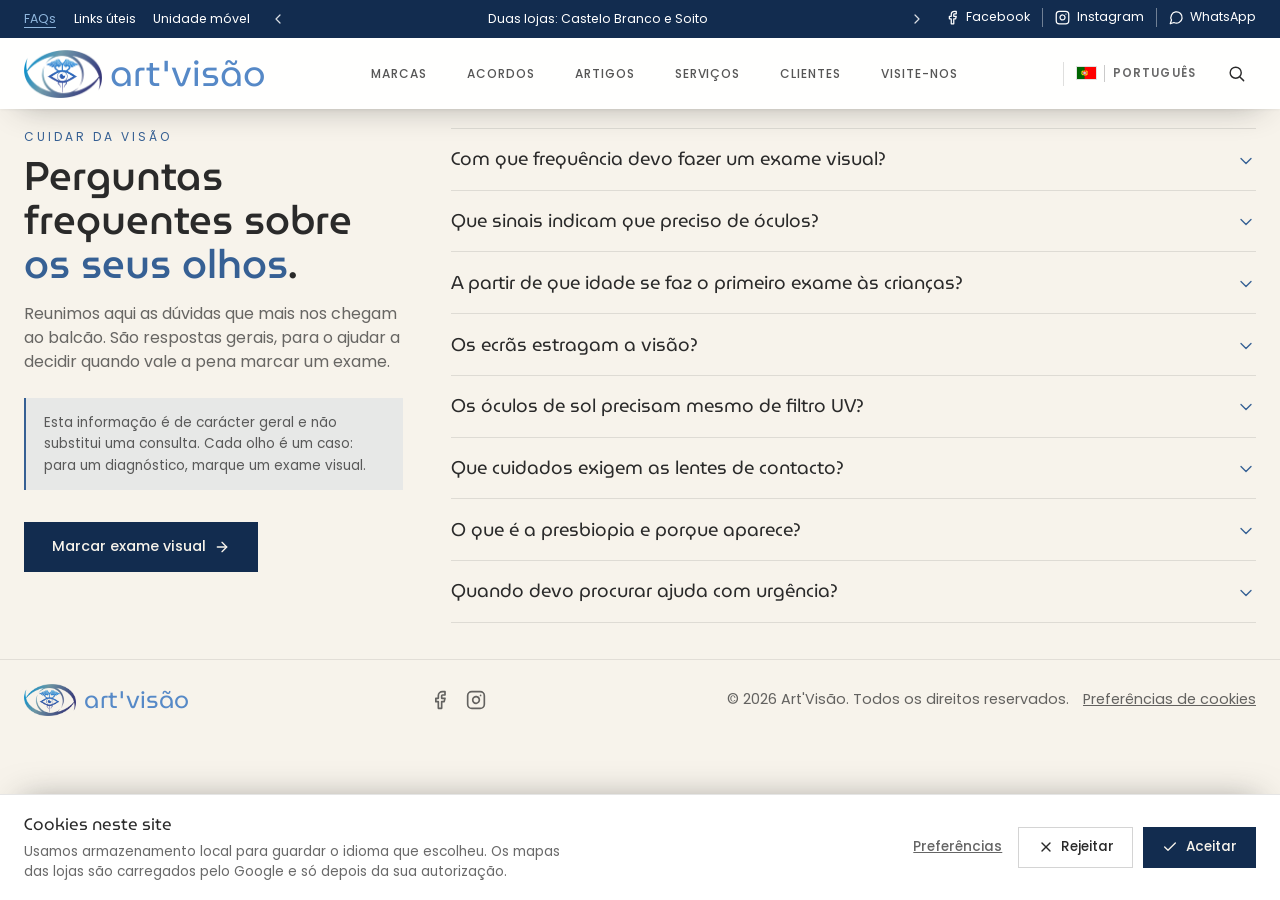
==== commit 4868802a: "lksadjlsalkjsajdlkd" ====
--- a/artvisao/faqs.html
+++ b/artvisao/faqs.html
@@ -79,19 +79,33 @@
 <li class="nav-item d-xl-none"><a class="nav-link nav-link-brand" href="unidade-movel.html"><span data-i18n="nav-unidade">Unidade móvel</span><svg xmlns="http://www.w3.org/2000/svg" class="nav-link-chevron" width="18" height="18" viewBox="0 0 24 24" fill="none" stroke="currentColor" stroke-width="1.6" stroke-linecap="round" stroke-linejoin="round" aria-hidden="true"><use href="#icon-chevron-right"></use></svg></a></li>
 </ul>
 <div class="nav-drawer-footer d-xl-none">
-<button type="button" class="lang-trigger" data-lang-trigger aria-haspopup="dialog" aria-expanded="false" aria-controls="langModal"><span class="visually-hidden" data-i18n="lang-trigger-label">Escolher idioma:</span>
+<div class="lang-select">
+<button type="button" class="lang-trigger" data-lang-trigger aria-expanded="false" aria-controls="langMenu1"><span class="visually-hidden" data-i18n="lang-trigger-label">Escolher idioma:</span>
 <span class="lang-trigger-flag" data-lang-flag aria-hidden="true">🇵🇹</span>
 <span class="lang-trigger-name" data-lang-name>Português</span>
 </button>
+<ul class="lang-menu" id="langMenu1" data-lang-menu hidden aria-label="Idioma" data-i18n-aria="lang-modal-title">
+<li><button type="button" class="lang-option" data-lang-set="pt"><span class="lang-option-flag" aria-hidden="true"><img src="assets/flags/pt.svg" alt="" class="lang-flag-img"/></span><span class="lang-option-name">Português</span><svg xmlns="http://www.w3.org/2000/svg" class="lang-option-check" viewBox="0 0 24 24" fill="none" stroke="currentColor" stroke-width="2" stroke-linecap="round" stroke-linejoin="round" aria-hidden="true"><path d="M20 6 9 17l-5-5"></path></svg></button></li>
+<li><button type="button" class="lang-option" data-lang-set="fr"><span class="lang-option-flag" aria-hidden="true"><img src="assets/flags/fr.svg" alt="" class="lang-flag-img"/></span><span class="lang-option-name">Français</span><svg xmlns="http://www.w3.org/2000/svg" class="lang-option-check" viewBox="0 0 24 24" fill="none" stroke="currentColor" stroke-width="2" stroke-linecap="round" stroke-linejoin="round" aria-hidden="true"><path d="M20 6 9 17l-5-5"></path></svg></button></li>
+<li><button type="button" class="lang-option" data-lang-set="en"><span class="lang-option-flag" aria-hidden="true"><img src="assets/flags/gb.svg" alt="" class="lang-flag-img"/></span><span class="lang-option-name">English</span><svg xmlns="http://www.w3.org/2000/svg" class="lang-option-check" viewBox="0 0 24 24" fill="none" stroke="currentColor" stroke-width="2" stroke-linecap="round" stroke-linejoin="round" aria-hidden="true"><path d="M20 6 9 17l-5-5"></path></svg></button></li>
+</ul>
+</div>
 </div>
 </div>
 </div>
 <div class="nav-pill-end d-none d-xl-flex">
 <span class="nav-pill-divider" aria-hidden="true"></span>
-<button type="button" class="lang-trigger" data-lang-trigger aria-haspopup="dialog" aria-expanded="false" aria-controls="langModal"><span class="visually-hidden" data-i18n="lang-trigger-label">Escolher idioma:</span>
+<div class="lang-select">
+<button type="button" class="lang-trigger" data-lang-trigger aria-expanded="false" aria-controls="langMenu2"><span class="visually-hidden" data-i18n="lang-trigger-label">Escolher idioma:</span>
 <span class="lang-trigger-flag" data-lang-flag aria-hidden="true">🇵🇹</span>
 <span class="lang-trigger-name" data-lang-name>Português</span>
 </button>
+<ul class="lang-menu" id="langMenu2" data-lang-menu hidden aria-label="Idioma" data-i18n-aria="lang-modal-title">
+<li><button type="button" class="lang-option" data-lang-set="pt"><span class="lang-option-flag" aria-hidden="true"><img src="assets/flags/pt.svg" alt="" class="lang-flag-img"/></span><span class="lang-option-name">Português</span><svg xmlns="http://www.w3.org/2000/svg" class="lang-option-check" viewBox="0 0 24 24" fill="none" stroke="currentColor" stroke-width="2" stroke-linecap="round" stroke-linejoin="round" aria-hidden="true"><path d="M20 6 9 17l-5-5"></path></svg></button></li>
+<li><button type="button" class="lang-option" data-lang-set="fr"><span class="lang-option-flag" aria-hidden="true"><img src="assets/flags/fr.svg" alt="" class="lang-flag-img"/></span><span class="lang-option-name">Français</span><svg xmlns="http://www.w3.org/2000/svg" class="lang-option-check" viewBox="0 0 24 24" fill="none" stroke="currentColor" stroke-width="2" stroke-linecap="round" stroke-linejoin="round" aria-hidden="true"><path d="M20 6 9 17l-5-5"></path></svg></button></li>
+<li><button type="button" class="lang-option" data-lang-set="en"><span class="lang-option-flag" aria-hidden="true"><img src="assets/flags/gb.svg" alt="" class="lang-flag-img"/></span><span class="lang-option-name">English</span><svg xmlns="http://www.w3.org/2000/svg" class="lang-option-check" viewBox="0 0 24 24" fill="none" stroke="currentColor" stroke-width="2" stroke-linecap="round" stroke-linejoin="round" aria-hidden="true"><path d="M20 6 9 17l-5-5"></path></svg></button></li>
+</ul>
+</div>
 </div>
 <button type="button" class="nav-pill-search" data-search-trigger aria-haspopup="dialog" aria-expanded="false" aria-controls="searchOverlay" aria-label="Pesquisar no site" title="Pesquisar no site" data-i18n-aria="search-aria">
 <svg xmlns="http://www.w3.org/2000/svg" viewBox="0 0 24 24" fill="none" stroke="currentColor" stroke-width="1.8" stroke-linecap="round" stroke-linejoin="round" aria-hidden="true"><circle cx="11" cy="11" r="7"></circle><line x1="21" y1="21" x2="16.65" y2="16.65"></line></svg>
@@ -254,24 +268,6 @@
 </div>
 
 <!-- Language / region preferences dialog, opened from the header trigger -->
-<div class="lang-modal" id="langModal" hidden>
-<div class="lang-modal-backdrop" data-lang-dismiss></div>
-<div class="lang-modal-dialog" role="dialog" aria-modal="true" aria-labelledby="langModalTitle">
-<div class="lang-modal-header">
-<h2 class="lang-modal-title font-display" id="langModalTitle" data-i18n="lang-modal-title">Idioma</h2>
-<button type="button" class="lang-modal-close" data-lang-dismiss aria-label="Fechar" title="Fechar" data-i18n-aria="lang-modal-close">
-<svg xmlns="http://www.w3.org/2000/svg" width="22" height="22" viewBox="0 0 24 24" fill="none" stroke="currentColor" stroke-width="1.6" stroke-linecap="round" aria-hidden="true"><path d="M18 6 6 18"></path><path d="m6 6 12 12"></path></svg>
-</button>
-</div>
-<div class="lang-modal-body">
-<ul class="lang-options">
-<li><button type="button" class="lang-option" data-lang-set="pt"><span class="lang-option-flag" aria-hidden="true">🇵🇹</span><span class="lang-option-name">Português</span><svg xmlns="http://www.w3.org/2000/svg" class="lang-option-check" viewBox="0 0 24 24" fill="none" stroke="currentColor" stroke-width="2" stroke-linecap="round" stroke-linejoin="round" aria-hidden="true"><path d="M20 6 9 17l-5-5"></path></svg></button></li>
-<li><button type="button" class="lang-option" data-lang-set="fr"><span class="lang-option-flag" aria-hidden="true">🇫🇷</span><span class="lang-option-name">Français</span><svg xmlns="http://www.w3.org/2000/svg" class="lang-option-check" viewBox="0 0 24 24" fill="none" stroke="currentColor" stroke-width="2" stroke-linecap="round" stroke-linejoin="round" aria-hidden="true"><path d="M20 6 9 17l-5-5"></path></svg></button></li>
-<li><button type="button" class="lang-option" data-lang-set="en"><span class="lang-option-flag" aria-hidden="true">🇬🇧</span><span class="lang-option-name">English</span><svg xmlns="http://www.w3.org/2000/svg" class="lang-option-check" viewBox="0 0 24 24" fill="none" stroke="currentColor" stroke-width="2" stroke-linecap="round" stroke-linejoin="round" aria-hidden="true"><path d="M20 6 9 17l-5-5"></path></svg></button></li>
-</ul>
-</div>
-</div>
-</div>
 
 </main>
 <footer class="border-top border-ink-10 bg-cream py-4">
--- a/artvisao/css/styles.css
+++ b/artvisao/css/styles.css
@@ -61,7 +61,8 @@
 .object-cover{object-fit:cover;}
 /* Pré-menu: faixa marinha acima da barra, com contacto, avisos rotativos e
    redes. A letra aqui é pequena (.78rem), por isso os brancos são sólidos em
-   vez de esbatidos, e o realce faz-se com o azul da marca. */
+   vez de esbatidos, e o realce faz-se com o azul claro — o #5689c7 sobre o
+   marinho fica em 3.87 e não chega para letra deste tamanho. */
 .pre-menu{background:var(--navy);color:#fff;font-size:.78rem;}
 /* As colunas laterais têm de caber no seu conteúdo: com 1fr puro ficavam mais
    estreitas do que as redes sociais, que não encolhem, e o bloco transbordava
@@ -70,23 +71,23 @@
 .pre-menu-side{display:flex;align-items:center;gap:1.1rem;min-width:0;}
 .pre-menu-side-end{justify-content:flex-end;}
 .pre-menu-link{white-space:nowrap;color:#fff;transition:color .2s ease;}
-.pre-menu-link:hover,.pre-menu-link.is-current{color:var(--sky-brand);}
+.pre-menu-link:hover,.pre-menu-link.is-current{color:var(--sky-light);}
 .pre-menu-link.is-current{text-decoration:underline;text-underline-offset:.25rem;}
 .pre-menu-announce{display:flex;align-items:center;gap:.35rem;min-width:0;justify-content:center;}
 .pre-menu-arrow{display:flex;background:none;border:0;padding:.25rem;color:rgba(255,255,255,.85);cursor:pointer;flex-shrink:0;transition:color .2s ease;}
-.pre-menu-arrow:hover{color:var(--sky-brand);}
+.pre-menu-arrow:hover{color:var(--sky-light);}
 /* Os avisos ocupam a mesma célula da grelha para que a faixa não salte de altura ao trocar */
 .pre-menu-track{display:grid;flex:1 1 auto;min-width:0;list-style:none;margin:0;padding:0;}
 .pre-menu-track > li{grid-area:1/1;justify-self:center;min-width:0;max-width:100%;}
 .pre-menu-item{display:block;text-align:center;white-space:nowrap;overflow:hidden;text-overflow:ellipsis;max-width:100%;color:#fff;opacity:0;visibility:hidden;transition:opacity .35s ease;}
 .pre-menu-item.is-current{opacity:1;visibility:visible;}
-.pre-menu-item:hover{color:var(--sky-brand);text-decoration:underline;}
+.pre-menu-item:hover{color:var(--sky-light);text-decoration:underline;}
 .pre-menu-social{display:flex;align-items:center;flex-shrink:0;list-style:none;margin:0;padding:0;}
 .pre-menu-social a{display:inline-flex;align-items:center;gap:.4rem;padding-inline:.75rem;white-space:nowrap;color:#fff;transition:color .2s ease;}
 .pre-menu-social li:first-child a{padding-left:0;}
 .pre-menu-social li:last-child a{padding-right:0;}
 .pre-menu-social li + li a{border-left:1px solid rgba(255,255,255,.4);}
-.pre-menu-social a:hover{color:var(--sky-brand);}
+.pre-menu-social a:hover{color:var(--sky-light);}
 @media (prefers-reduced-motion:reduce){.pre-menu-item{transition:none;}}
 
 /* Floating pill header: the bar detaches from the top edge and rides over the content,
@@ -115,8 +116,9 @@
   .site-header{background:rgba(255,255,255,.94);backdrop-filter:blur(10px);}
   .nav-pill #navMain{flex:1 1 auto;min-width:0;}
   .nav-pill .offcanvas-body{flex-grow:1;justify-content:center;}
-  /* Guard: if the labels ever outgrow the pill, clip rather than let them overlap the brand */
-  .nav-pill{overflow:hidden;}
+  /* Guard: if the labels ever outgrow the pill, clip rather than let them overlap
+     the brand. Só a lista: no pill inteiro, cortava o painel do idioma. */
+  .nav-pill #navMain{overflow:hidden;}
   .nav-pill .navbar-nav{flex-wrap:nowrap;gap:1.1rem;}
   .nav-pill .nav-link-brand{font-size:.75rem;font-weight:500;letter-spacing:.08em;text-transform:uppercase;white-space:nowrap;}
 }
@@ -475,10 +477,11 @@
 /* No cartão largo, texto à esquerda e mapa à direita */
 .service-card-foot{display:grid;grid-template-columns:1fr;gap:1.1rem;margin-top:1.1rem;align-items:start;}
 @media (min-width:768px){.service-card-foot{grid-template-columns:1fr minmax(0,22rem);align-items:center;}}
-/* Marinho que passa ao azul da marca ao receber o rato; o rótulo é sempre
-   branco e a seta não se afasta. */
+/* Marinho que aclara ao receber o rato; o rótulo é sempre branco e a seta não
+   se afasta. O azul do hover é o --sky e não o #5689c7 da identidade: com o
+   branco por cima, aquele ficava em 3.6 e falhava o mínimo das WCAG. */
 .service-cta{display:inline-flex;justify-self:start;align-self:start;align-items:center;gap:.5rem;padding:.7rem 1.4rem;background:var(--navy);color:#fff;font-size:.78rem;font-weight:600;letter-spacing:.1em;text-transform:uppercase;transition:background-color .2s ease,color .2s ease;}
-.service-cta:hover{background:var(--sky-brand);color:#fff;}
+.service-cta:hover{background:var(--sky);color:#fff;}
 /* Marca da rede à frente do rótulo, no lugar da seta: já diz para onde leva */
 .cta-marca{width:1.05rem;height:1.05rem;flex-shrink:0;}
 
@@ -518,7 +521,7 @@
 .search-close:hover{color:var(--sky);}
 .search-results{overflow-y:auto;padding:.5rem 0 1rem;}
 .search-hint{margin:0;padding:1.35rem 1.5rem;font-size:.9rem;color:rgba(42,42,42,.72);}
-.search-group{margin:0;padding:1rem 1.5rem .5rem;font-size:.7rem;font-weight:600;letter-spacing:.16em;text-transform:uppercase;color:rgba(42,42,42,.6);}
+.search-group{margin:0;padding:1rem 1.5rem .5rem;font-size:.7rem;font-weight:600;letter-spacing:.16em;text-transform:uppercase;color:rgba(42,42,42,.72);}
 .search-result{display:flex;align-items:center;gap:.9rem;width:100%;padding:.75rem 1.5rem;background:none;border:0;font-family:inherit;text-align:left;cursor:pointer;transition:background-color .15s ease;}
 .search-result:hover,.search-result:focus-visible{background:rgba(86,137,199,.1);outline:none;}
 .search-thumb{width:44px;height:44px;flex-shrink:0;object-fit:cover;}
@@ -565,17 +568,14 @@
 /* Hairline divider between the flag and the language name */
 .lang-trigger-name{border-left:1px solid rgba(42,42,42,.25);padding-left:.5rem;}
 
-.lang-modal{position:fixed;inset:0;z-index:1080;display:flex;align-items:center;justify-content:center;padding:1.5rem;}
-.lang-modal[hidden]{display:none;}
-.lang-modal-backdrop{position:absolute;inset:0;background:rgba(42,42,42,.65);backdrop-filter:blur(3px);animation:langFade .2s ease both;}
-.lang-modal-dialog{position:relative;width:100%;max-width:24rem;max-height:100%;overflow-y:auto;background:var(--card);box-shadow:0 40px 90px -30px rgba(42,42,42,.65);animation:langRise .24s ease both;}
-.lang-modal-header{display:flex;align-items:center;justify-content:space-between;gap:1rem;padding:1.15rem 1.5rem;border-bottom:1px solid rgba(42,42,42,.12);}
-.lang-modal-title{font-size:1.5rem;margin:0;}
-.lang-modal-close{display:flex;background:none;border:0;padding:.25rem;color:var(--ink);cursor:pointer;transition:color .2s ease;}
-.lang-modal-close:hover{color:var(--sky);}
-.lang-modal-body{padding:.4rem 0 .6rem;}
-.lang-options{list-style:none;margin:0;padding:0;}
-.lang-option{display:flex;align-items:center;gap:.85rem;width:100%;padding:.85rem 1.5rem;background:none;border:0;font-family:inherit;font-size:1.05rem;color:var(--ink);text-align:left;cursor:pointer;transition:background-color .2s ease;}
+/* O idioma escolhe-se num painel ancorado ao botão, não num diálogo: são três
+   opções e não justificam tapar a página nem prender o foco. */
+.lang-select{position:relative;}
+.lang-menu{position:absolute;top:calc(100% + .6rem);right:0;z-index:1090;min-width:12.5rem;list-style:none;margin:0;padding:.3rem 0;background:var(--card);border:1px solid rgba(42,42,42,.12);box-shadow:0 18px 40px -18px rgba(42,42,42,.5);animation:langRise .16s ease both;}
+.lang-menu[hidden]{display:none;}
+/* No painel lateral o botão vive no fundo, por isso o menu abre para cima */
+.nav-drawer-footer .lang-menu{top:auto;bottom:calc(100% + .6rem);}
+.lang-option{display:flex;align-items:center;gap:.85rem;width:100%;padding:.7rem 1.1rem;background:none;border:0;font-family:inherit;font-size:1.05rem;color:var(--ink);text-align:left;cursor:pointer;transition:background-color .2s ease;}
 .lang-option:hover{background:rgba(86,137,199,.09);}
 .lang-option.is-active{background:rgba(86,137,199,.12);font-weight:600;}
 .lang-option-flag{display:inline-flex;width:1.5rem;flex-shrink:0;}
@@ -584,33 +584,26 @@
 /* A marca de escolhido ocupa lugar sempre, para as linhas não saltarem ao mudar de idioma */
 .lang-option-check{flex-shrink:0;width:1.1rem;height:1.1rem;color:var(--sky);opacity:0;}
 .lang-option.is-active .lang-option-check{opacity:1;}
-body.lang-modal-open{overflow:hidden;}
 @keyframes langFade{from{opacity:0}to{opacity:1}}
 @keyframes langRise{from{opacity:0;transform:translateY(12px)}to{opacity:1;transform:translateY(0)}}
-@media (max-width:560px){
-  .lang-modal{padding:1rem;}
-  .lang-modal-header{padding:1rem 1.25rem;}
-  .lang-modal-title{font-size:1.3rem;}
-  .lang-modal-body{padding:.4rem 0 .6rem;}
-}
 @media (prefers-reduced-motion:reduce){
-  .lang-modal-backdrop,.lang-modal-dialog{animation:none;}
+  .lang-menu{animation:none;}
 }
 .footer-consent-link{margin-left:.6rem;color:rgba(42,42,42,.72);text-decoration:underline;}
 .footer-consent-link:hover{color:var(--sky);}
 .footer-social{display:flex;align-items:center;gap:1rem;list-style:none;margin:0;padding:0;}
 .footer-social a{display:flex;color:rgba(42,42,42,.72);transition:color .2s ease;}
 .footer-social a:hover{color:var(--sky);}
-.wa-float{position:fixed;bottom:1.5rem;right:1.5rem;z-index:1040;display:flex;align-items:center;gap:.75rem;background-color:#25D366;color:#fff;padding:.625rem 1.25rem .625rem .625rem;box-shadow:0 10px 30px -8px rgba(42,42,42,.35);transition:transform .2s ease;}
-.wa-float:hover{transform:scale(1.05);color:#fff;}
-.wa-float-badge{display:flex;height:2.25rem;width:2.25rem;flex-shrink:0;align-items:center;justify-content:center;background-color:#fff;color:#25D366;}
+.wa-float{position:fixed;bottom:1.5rem;right:1.5rem;z-index:1040;display:flex;align-items:center;gap:.75rem;background-color:#25D366;color:var(--night);padding:.625rem 1.25rem .625rem .625rem;box-shadow:0 10px 30px -8px rgba(42,42,42,.35);transition:transform .2s ease;}
+.wa-float:hover{transform:scale(1.05);color:var(--night);}
+.wa-float-badge{display:flex;height:2.25rem;width:2.25rem;flex-shrink:0;align-items:center;justify-content:center;background-color:#fff;color:#075E54;}
 .wa-float-text{font-size:.875rem;font-weight:500;white-space:nowrap;}
 
 /* Responsável técnico — credenciais transcritas da placa da loja */
 .tech-lead-name{font-size:1.25rem;color:var(--ink);}
 .tech-lead-role{font-size:.9rem;color:rgba(42,42,42,.75);}
 .tech-lead-cv{margin:0;}
-.tech-lead-cv dt{margin-top:.9rem;font-size:.7rem;font-weight:600;letter-spacing:.16em;text-transform:uppercase;color:rgba(42,42,42,.6);}
+.tech-lead-cv dt{margin-top:.9rem;font-size:.7rem;font-weight:600;letter-spacing:.16em;text-transform:uppercase;color:rgba(42,42,42,.72);}
 .tech-lead-cv dt:first-of-type{margin-top:0;}
 .tech-lead-cv dd{margin:.3rem 0 0;font-size:.85rem;line-height:1.55;color:rgba(42,42,42,.72);}
 
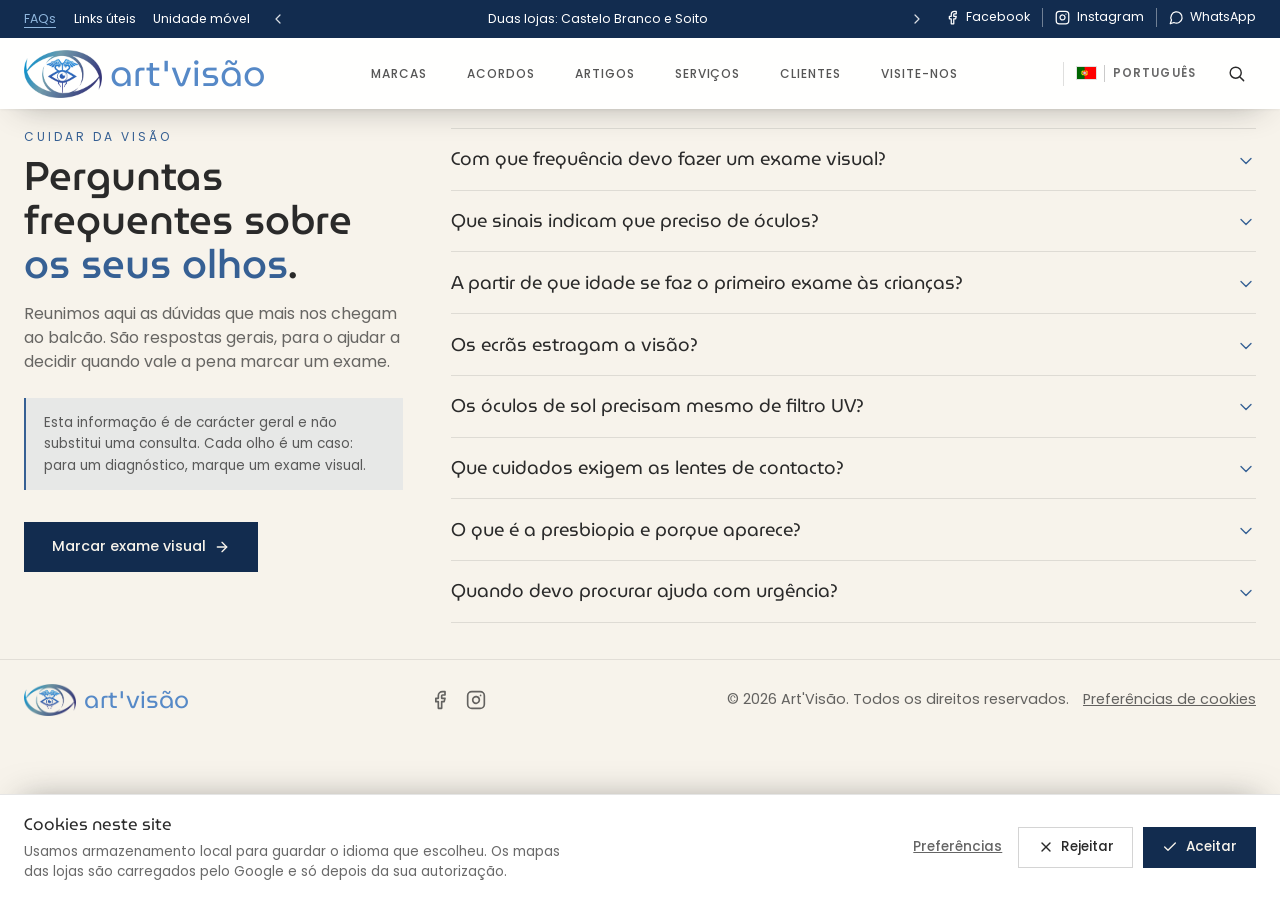
==== commit 650faeef: "Revisão para produção: acessibilidade, conteúdos e limpeza Conteúdos: - Título da visita "Aqui há se" ====
--- a/artvisao/faqs.html
+++ b/artvisao/faqs.html
@@ -8,8 +8,12 @@
 <link rel="preconnect" href="https://fonts.googleapis.com"/>
 <link rel="preconnect" href="https://fonts.gstatic.com" crossorigin/>
 <link rel="stylesheet" href="https://fonts.googleapis.com/css2?family=MuseoModerno:wght@300;400;500;600;700&family=Poppins:wght@300;400;500;600&display=swap"/>
-<link rel="stylesheet" href="https://cdn.jsdelivr.net/npm/bootstrap@5.3.3/dist/css/bootstrap.min.css"/>
+<link rel="stylesheet" href="https://cdn.jsdelivr.net/npm/bootstrap@5.3.3/dist/css/bootstrap.min.css" integrity="sha384-QWTKZyjpPEjISv5WaRU9OFeRpok6YctnYmDr5pNlyT2bRjXh0JMhjY6hW+ALEwIH" crossorigin="anonymous"/>
 <link rel="stylesheet" href="css/styles.css"/>
+<link rel="icon" type="image/png" sizes="32x32" href="assets/favicon-32.png"/>
+<link rel="icon" type="image/png" sizes="64x64" href="assets/favicon-64.png"/>
+<link rel="apple-touch-icon" href="assets/apple-touch-icon.png"/>
+<link rel="canonical" href="https://www.artvisao.pt/faqs.html"/>
 </head>
 <body>
 <svg xmlns="http://www.w3.org/2000/svg" style="display:none" aria-hidden="true">
@@ -20,7 +24,6 @@
   <symbol id="icon-phone" viewBox="0 0 24 24"><path d="M13.832 16.568a1 1 0 0 0 1.213-.303l.355-.465A2 2 0 0 1 17 15h3a2 2 0 0 1 2 2v3a2 2 0 0 1-2 2A18 18 0 0 1 2 4a2 2 0 0 1 2-2h3a2 2 0 0 1 2 2v3a2 2 0 0 1-.8 1.6l-.468.351a1 1 0 0 0-.292 1.233 14 14 0 0 0 6.392 6.384"></path></symbol>
 </svg>
 <a class="skip-link" href="#conteudo" data-i18n="skip-link">Saltar para o conteúdo</a>
-<main id="conteudo">
 
 <header class="fixed-top site-header">
 <div class="pre-menu">
@@ -51,7 +54,7 @@
 <div class="container-brand site-header-inner">
 <nav class="navbar navbar-expand-xl nav-pill" aria-labelledby="navMainLabel">
 <a href="index.html#apresentacao" class="nav-pill-brand text-decoration-none">
-<img src="assets/logoprincipal.png" alt="Art'Visão" class="navbar-brand-logo"/>
+<img src="assets/logo-artvisao.png" alt="" class="navbar-brand-logo"/>
 <span class="font-display nav-pill-wordmark">art'visão</span>
 </a>
 <!-- Full-screen drawer below xl; Bootstrap flattens .offcanvas-xl back to the inline nav at xl+ -->
@@ -116,6 +119,7 @@
 </nav>
 </div>
 </header>
+<main id="conteudo" tabindex="-1">
 
 <section id="faqs" class="container-brand pb-5 pb-md-6 section-first">
 <div class="row g-5">
@@ -182,7 +186,7 @@
 </section>
 
 
-<a href="https://wa.me/351926002095" target="_blank" rel="noopener noreferrer" aria-label="Contactar via WhatsApp" title="Contactar via WhatsApp" data-i18n-aria="wa-float-aria" class="wa-float">
+<a href="https://wa.me/351926002095" target="_blank" rel="noopener noreferrer" aria-label="Fale connosco via WhatsApp" title="Contactar via WhatsApp" data-i18n-aria="wa-float-aria" class="wa-float">
 <span class="wa-float-badge">
 <svg xmlns="http://www.w3.org/2000/svg" width="20" height="20" viewBox="0 0 24 24" fill="none" stroke="currentColor" stroke-width="2" stroke-linecap="round" stroke-linejoin="round" aria-hidden="true"><path d="M7.9 20A9 9 0 1 0 4 16.1L2 22Z"></path></svg>
 </span>
@@ -273,7 +277,7 @@
 <footer class="border-top border-ink-10 bg-cream py-4">
 <div class="container-brand d-flex flex-column flex-md-row align-items-center justify-content-between gap-3 footer-meta">
 <div class="d-flex align-items-center gap-2">
-<img src="assets/logoprincipal.png" alt="Art'Visão" class="footer-brand-img"/>
+<img src="assets/logo-artvisao.png" alt="" class="footer-brand-img"/>
 <span class="font-display footer-brand-wordmark">art'visão</span>
 </div>
 <ul class="footer-social">
@@ -289,7 +293,7 @@
 </div>
 </footer>
 
-<script src="https://cdn.jsdelivr.net/npm/bootstrap@5.3.3/dist/js/bootstrap.bundle.min.js"></script>
+<script src="https://cdn.jsdelivr.net/npm/bootstrap@5.3.3/dist/js/bootstrap.bundle.min.js" integrity="sha384-YvpcrYf0tY3lHB60NNkmXc5s9fDVZLESaAA55NDzOxhy9GkcIdslK1eN7N6jIeHz" crossorigin="anonymous"></script>
 <script src="js/i18n.js"></script>
 <script src="js/main.js"></script>
 <script src="js/search.js"></script>
--- a/artvisao/css/styles.css
+++ b/artvisao/css/styles.css
@@ -47,6 +47,8 @@
 /* Primeira paragem do teclado: fora do ecrã até receber foco */
 .skip-link{position:absolute;left:.75rem;top:-4rem;z-index:1100;padding:.7rem 1.2rem;background:var(--navy);color:var(--cream);font-size:.85rem;transition:top .15s ease;}
 .skip-link:focus{top:.75rem;color:var(--cream);}
+/* O main recebe o foco do link acima (tabindex="-1"); o contorno à volta da página inteira só distrairia */
+#conteudo:focus{outline:none;}
 /* Foco visível uniforme: o contorno do browser perdia-se sobre os fundos escuros */
 :focus-visible{outline:2px solid var(--sky);outline-offset:2px;}
 .bg-ink :focus-visible,.intro-banner-panel :focus-visible,.visit-panel :focus-visible{outline-color:var(--cream);}
@@ -168,11 +170,13 @@
 /* Fotos verticais em que o enquadramento central corta o essencial */
 .intro-carousel .focus-high{object-position:center 22%;}
 .intro-carousel .focus-low{object-position:center 62%;}
-.intro-carousel-dots{right:.9rem;bottom:.9rem;left:auto;margin:0;gap:.45rem;align-items:center;}
+.intro-carousel-dots{right:.5rem;bottom:.5rem;left:auto;margin:0;gap:0;align-items:center;}
 /* O seletor leva [data-bs-target] para bater a especificidade de
-   .carousel-indicators [data-bs-target] do Bootstrap, que impõe 30x3px */
-.intro-carousel-dots button[data-bs-target]{width:.45rem;height:.45rem;margin:0;border:0;border-radius:50%;background:rgba(247,243,235,.55);opacity:1;box-shadow:0 1px 3px rgba(42,42,42,.4);transition:background-color .2s ease,transform .2s ease;}
-.intro-carousel-dots button[data-bs-target].active{background:var(--cream);transform:scale(1.25);}
+   .carousel-indicators [data-bs-target] do Bootstrap, que impõe 30x3px.
+   O botão tem 24x24px de área de toque (WCAG 2.5.8); o ponto é só o ::before. */
+.intro-carousel-dots button[data-bs-target]{position:relative;width:1.5rem;height:1.5rem;margin:0;padding:0;border:0;background:none;opacity:1;}
+.intro-carousel-dots button[data-bs-target]::before{content:"";position:absolute;top:50%;left:50%;width:.45rem;height:.45rem;margin:-.225rem 0 0 -.225rem;border-radius:50%;background:rgba(247,243,235,.55);box-shadow:0 1px 3px rgba(42,42,42,.4);transition:background-color .2s ease,transform .2s ease;}
+.intro-carousel-dots button[data-bs-target].active::before{background:var(--cream);transform:scale(1.25);}
 /* z-index mantém a tarja do ano acima do carrossel */
 .intro-banner-since{position:absolute;z-index:2;left:0;bottom:0;display:flex;align-items:baseline;gap:.55rem;margin:0;padding:.6rem 1.1rem;background:var(--sky);color:var(--cream);}
 .intro-banner-since strong{font-family:'MuseoModerno',sans-serif;font-size:1.3rem;font-weight:500;line-height:1;}
@@ -184,6 +188,9 @@
 .intro-banner-cta,.visit-cta{align-self:flex-start;display:inline-flex;align-items:center;gap:.6rem;margin-top:1.75rem;padding:.9rem 1.9rem;background:var(--cream);color:var(--ink);font-size:.8rem;font-weight:600;letter-spacing:.12em;text-transform:uppercase;transition:background-color .2s ease,color .2s ease;}
 .intro-banner-cta:hover,.visit-cta:hover{background:var(--sky);color:var(--cream);}
 .intro-banner-cta svg,.visit-cta svg{width:1rem;height:1rem;transition:transform .2s ease;}
+.visit-phones{display:flex;flex-direction:column;align-items:flex-start;gap:1rem;margin-top:1.75rem;}
+.visit-phones .visit-cta{margin-top:0;}
+.visit-call-note{margin:.4rem 0 0;font-size:.72rem;line-height:1.5;color:rgba(247,243,235,.7);}
 .intro-banner-cta:hover svg{transform:translateX(3px);}
 @media (min-width:768px){
   .intro-banner{grid-template-columns:1fr 1fr;}
@@ -276,7 +283,6 @@
 .type-body{display:flex;flex-direction:column;gap:.2rem;min-width:0;}
 .type-title{font-family:'MuseoModerno',sans-serif;font-size:1.05rem;line-height:1.25;color:var(--ink);}
 .type-desc{font-size:.84rem;line-height:1.5;color:rgba(42,42,42,.72);}
-
 /* Destaque: o painel de texto está parado e faz cross-fade no lugar, enquanto a fita de
    imagens desliza por baixo. São dois movimentos independentes, de propósito. */
 .highlight{display:grid;grid-template-columns:1fr;background:var(--card);border:1px solid rgba(42,42,42,.1);overflow:hidden;}
@@ -315,11 +321,15 @@
 .intro-banner-media:hover .carousel-arrow,
 .ig-carousel:hover .carousel-arrow,
 .carousel-arrow:focus-visible{opacity:1;}
+/* Em ecrãs táteis não há "passar por cima": as setas ficavam invisíveis mas tocáveis */
+@media (hover:none){.carousel-arrow{opacity:1;}}
 /* Fundo esbatido por trás: os pontos passam por cima de imagens claras e escuras */
-.highlight-dots{position:absolute;right:.75rem;bottom:.75rem;z-index:2;display:flex;gap:.45rem;
-  padding:.5rem .6rem;background:rgba(42,42,42,.42);backdrop-filter:blur(2px);align-items:center;}
-.highlight-dots button{width:.45rem;height:.45rem;padding:0;border:0;border-radius:50%;background:rgba(247,243,235,.55);cursor:pointer;transition:background-color .2s ease,transform .2s ease;}
-.highlight-dots button.active{background:var(--cream);transform:scale(1.25);}
+.highlight-dots{position:absolute;right:.75rem;bottom:.75rem;z-index:2;display:flex;gap:0;
+  padding:0 .15rem;background:rgba(42,42,42,.42);backdrop-filter:blur(2px);align-items:center;}
+/* Área de toque de 24x24px (WCAG 2.5.8); o ponto visível é o ::before */
+.highlight-dots button{position:relative;width:1.5rem;height:1.5rem;padding:0;border:0;background:none;cursor:pointer;}
+.highlight-dots button::before{content:"";position:absolute;top:50%;left:50%;width:.45rem;height:.45rem;margin:-.225rem 0 0 -.225rem;border-radius:50%;background:rgba(247,243,235,.55);transition:background-color .2s ease,transform .2s ease;}
+.highlight-dots button.active::before{background:var(--cream);transform:scale(1.25);}
 @media (prefers-reduced-motion:reduce){
   .highlight-track,.highlight-copy,.carousel-arrow{transition:none;}
 }
@@ -370,10 +380,11 @@
 .contact-intro{font-size:.95rem;}
 .contact-privacy{font-size:.8rem;line-height:1.55;color:rgba(42,42,42,.72);}
 .contact-form{display:flex;flex-direction:column;gap:.85rem;}
-.contact-input{width:100%;padding:.9rem 1.1rem;background:var(--card);border:1px solid rgba(42,42,42,.15);font-family:inherit;font-size:.95rem;color:var(--ink);transition:border-color .2s ease;}
+/* Contorno a 3:1 do fundo (WCAG 1.4.11): com .15 os campos quase não se distinguiam */
+.contact-input{width:100%;padding:.9rem 1.1rem;background:var(--card);border:1px solid rgba(42,42,42,.55);font-family:inherit;font-size:.95rem;color:var(--ink);transition:border-color .2s ease;}
 .contact-input::placeholder{color:rgba(42,42,42,.7);letter-spacing:.02em;}
-.contact-input:focus{outline:none;border-color:var(--sky);}
-.contact-input:user-invalid{border-color:#b4483c;}
+.contact-input:focus{outline:none;border-color:var(--sky);box-shadow:0 0 0 1px var(--sky);}
+.contact-input:user-invalid,.contact-input[aria-invalid="true"]{border-color:#b4483c;}
 textarea.contact-input{resize:vertical;min-height:9rem;}
 /* Armadilha para robôs: fora do ecrã, sem display:none (alguns robôs ignoram campos ocultos) */
 .contact-hp{position:absolute;left:-9999px;width:1px;height:1px;overflow:hidden;}
@@ -631,12 +642,14 @@
 .brand-grid > li{display:flex;}
 .brand-tile{flex:1 1 auto;position:relative;background:rgba(248,248,248,1);border:1px solid rgba(42,42,42,.08);padding:1.25rem;min-height:6.5rem;display:flex;align-items:center;justify-content:center;font-weight:600;color:var(--ink);text-align:center;transition:transform .2s ease,box-shadow .2s ease,border-color .2s ease;}
 .brand-tile:hover{transform:translateY(-3px);box-shadow:0 14px 30px -12px rgba(42,42,42,.2);border-color:rgba(86,137,199,.35);}
-.brand-tile.has-logo .brand-tile-text,
-.brand-tile.has-fallback .brand-tile-text{display:none !important}
+/* O nome fica no DOM para a pesquisa; quem o lê em voz alta é o alt do logótipo */
+.brand-tile.has-logo .brand-tile-text{display:none !important}
 .brand-tile img.brand-tile-logo{max-height:2.1rem;max-width:80%;height:auto;width:auto;transition:transform .2s ease;}
 .brand-tile:hover img.brand-tile-logo{transform:scale(1.04);}
-.brand-tile-svg{height:2.1rem;width:2.1rem;display:inline-block}
-.brand-tile-svg svg{height:100%;width:100%;display:block;}
+/* Logótipo quadrado: com a altura dos outros ficava minúsculo */
+.brand-tile[data-logo="enrico-coveri"] img.brand-tile-logo{max-height:3.6rem;}
+.brand-tile[data-logo="superbike"] img.brand-tile-logo{max-height:3.2rem;}
+.brand-tile[data-logo="optiestojo"] img.brand-tile-logo{max-height:2.8rem;}
 
 @media (max-width:900px){.brand-grid{grid-template-columns:repeat(4,1fr);}}
 @media (max-width:560px){.brand-grid{grid-template-columns:repeat(2,1fr);gap:.85rem;}.brands-card{padding:2.5rem 1.25rem;}}
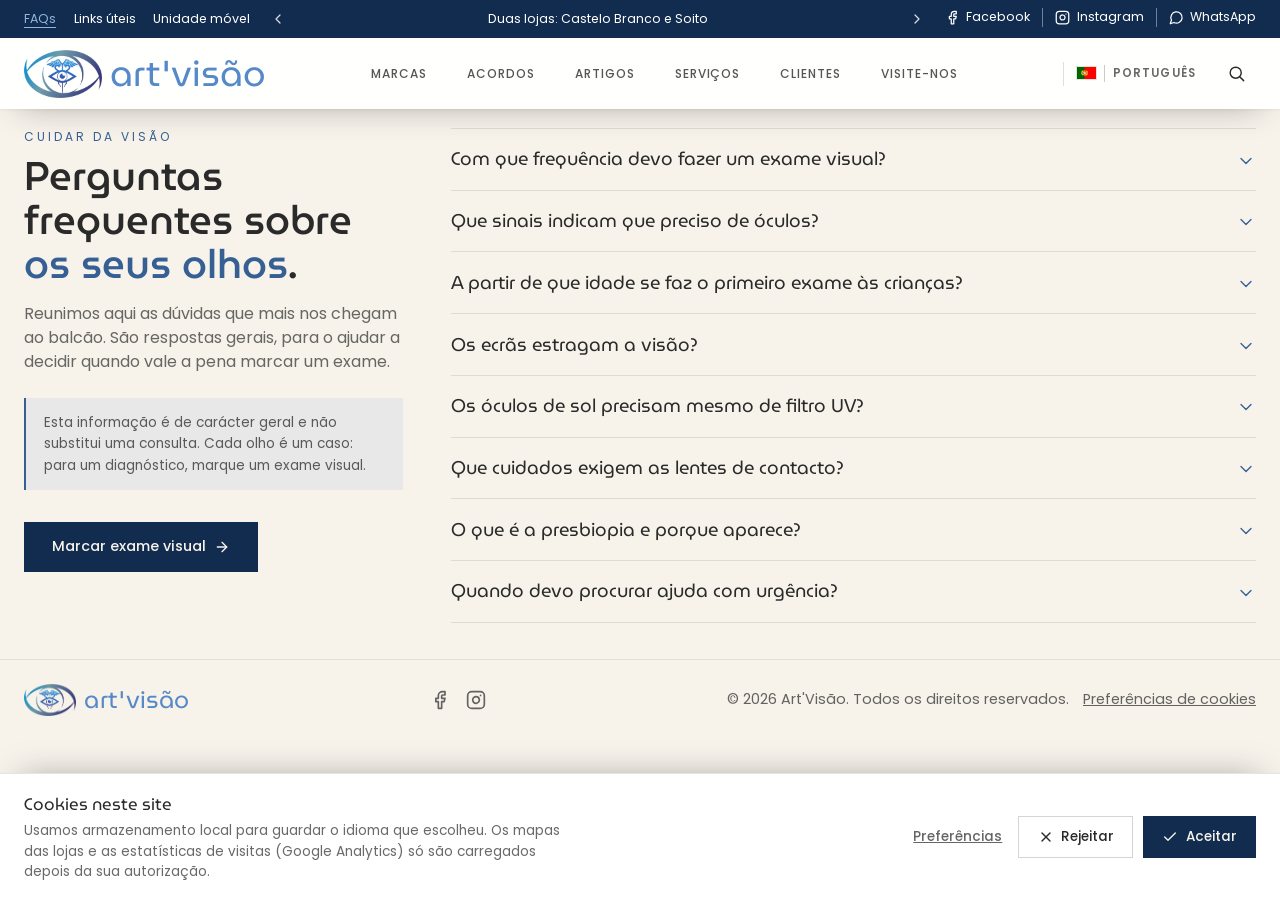
==== commit a20bd1d5: "Google Analytics com consentimento, marcas, acordos e artigos por linhas Google Analytics (G-J551NMQ" ====
--- a/artvisao/faqs.html
+++ b/artvisao/faqs.html
@@ -3,13 +3,15 @@
 <head>
 <meta charset="utf-8"/>
 <meta name="viewport" content="width=device-width, initial-scale=1"/>
+<!-- O site só tem versão clara: impede o "modo escuro forçado" dos telemóveis de recolorir tudo -->
+<meta name="color-scheme" content="only light"/>
 <title>Perguntas frequentes sobre os olhos — Art'Visão</title>
 <meta name="description" content="Respostas a perguntas frequentes sobre saúde visual: com que frequência fazer exames, sinais de alerta, ecrãs, proteção solar, lentes de contacto e cuidados no dia a dia."/>
 <link rel="preconnect" href="https://fonts.googleapis.com"/>
 <link rel="preconnect" href="https://fonts.gstatic.com" crossorigin/>
 <link rel="stylesheet" href="https://fonts.googleapis.com/css2?family=MuseoModerno:wght@300;400;500;600;700&family=Poppins:wght@300;400;500;600&display=swap"/>
 <link rel="stylesheet" href="https://cdn.jsdelivr.net/npm/bootstrap@5.3.3/dist/css/bootstrap.min.css" integrity="sha384-QWTKZyjpPEjISv5WaRU9OFeRpok6YctnYmDr5pNlyT2bRjXh0JMhjY6hW+ALEwIH" crossorigin="anonymous"/>
-<link rel="stylesheet" href="css/styles.css"/>
+<link rel="stylesheet" href="css/styles.css?v=20260925"/>
 <link rel="icon" type="image/png" sizes="32x32" href="assets/favicon-32.png"/>
 <link rel="icon" type="image/png" sizes="64x64" href="assets/favicon-64.png"/>
 <link rel="apple-touch-icon" href="assets/apple-touch-icon.png"/>
@@ -194,12 +196,12 @@
 </a>
 
 <!-- Consentimento: banner de primeiro nível e painel de preferências.
-     As categorias reflectem o que o site carrega mesmo — não há analytics nem marketing. -->
+     As categorias reflectem o que o site carrega mesmo: mapas e estatísticas (Google Analytics), sem marketing. -->
 <div class="consent-banner" id="consentBanner" role="region" aria-labelledby="consentBannerTitle" hidden>
 <div class="container-brand consent-banner-inner">
 <div>
 <p class="font-display consent-banner-title mb-1" id="consentBannerTitle" data-i18n="consent-title">Cookies neste site</p>
-<p class="mb-0 consent-banner-text" data-i18n="consent-text">Usamos armazenamento local para guardar o idioma que escolheu. Os mapas das lojas são carregados pelo Google e só depois da sua autorização.</p>
+<p class="mb-0 consent-banner-text" data-i18n="consent-text">Usamos armazenamento local para guardar o idioma que escolheu. Os mapas das lojas e as estatísticas de visitas (Google Analytics) só são carregados depois da sua autorização.</p>
 </div>
 <div class="consent-actions">
 <button type="button" class="consent-btn consent-btn-ghost" data-consent-prefs data-i18n="consent-prefs">Preferências</button>
@@ -240,6 +242,16 @@
 </label>
 </div>
 <p class="consent-cat-desc mb-0" data-i18n="consent-cat-maps-desc">Mostram a localização das duas lojas. São carregados a partir do Google, que coloca cookies e recebe o seu endereço IP. Sem autorização, os mapas não são carregados.</p>
+</div>
+<div class="consent-cat">
+<div class="consent-cat-head">
+<label class="consent-cat-name" for="consentStats" data-i18n="consent-cat-stats">Estatísticas</label>
+<label class="consent-switch">
+<input type="checkbox" id="consentStats"/>
+<span class="consent-switch-track" aria-hidden="true"></span>
+</label>
+</div>
+<p class="consent-cat-desc mb-0" data-i18n="consent-cat-stats-desc">Ajudam-nos a perceber como o site é usado — que páginas são vistas e de onde chegam as visitas — através do Google Analytics, que coloca cookies e recebe o seu endereço IP. Sem autorização, não são carregadas.</p>
 </div>
 <button type="button" class="consent-save" data-consent-save data-i18n="consent-save">Guardar e continuar</button>
 </div>
@@ -294,9 +306,9 @@
 </footer>
 
 <script src="https://cdn.jsdelivr.net/npm/bootstrap@5.3.3/dist/js/bootstrap.bundle.min.js" integrity="sha384-YvpcrYf0tY3lHB60NNkmXc5s9fDVZLESaAA55NDzOxhy9GkcIdslK1eN7N6jIeHz" crossorigin="anonymous"></script>
-<script src="js/i18n.js"></script>
-<script src="js/main.js"></script>
-<script src="js/search.js"></script>
-<script src="js/consent.js"></script>
+<script src="js/i18n.js?v=20260925"></script>
+<script src="js/main.js?v=20260925"></script>
+<script src="js/search.js?v=20260925"></script>
+<script src="js/consent.js?v=20260925"></script>
 </body>
 </html>
--- a/artvisao/css/styles.css
+++ b/artvisao/css/styles.css
@@ -1,4 +1,5 @@
 :root{
+  color-scheme:only light;
   /* Paleta da identidade visual (2026): #2a2a2a, #5689c7, #f7f3eb, #122c4f, #0f1015 */
   --ink:#2a2a2a;
   --cream:#f7f3eb;
@@ -249,8 +250,28 @@
    peso ótico semelhante, apesar de irem de 1,5:1 (Médis) a 5,6:1 (Multicare).
    Algumas destas SVG só trazem viewBox, sem largura nem altura. */
 /* Sem o título entre eles, o logótipo precisa de mais folga até à descrição */
-.accord-logo-link{display:inline-block;margin-bottom:1.6rem;}
-.accord-logo-img{display:block;width:10rem;height:2.75rem;object-fit:contain;object-position:left center;}
+.accord-logo-link{display:inline-block;margin-bottom:.6rem;}
+/* Letra e logótipos contidos: todos os cartões ficam com a altura do que tem mais texto,
+   por isso é o texto mais longo que manda na altura de todos. Sem a margem do <p>. */
+.accord-card{padding:1.1rem 1.25rem;}
+.accord-card p{margin:0;font-size:.82rem;line-height:1.5;}
+.accord-logo-img{display:block;width:10rem;height:2rem;object-fit:contain;object-position:left center;}
+/* Logótipos SAD, com escudo, que ficariam pequenos na altura dos outros: ganham .6rem de altura e perdem-nos na margem (.6rem - .6rem = 0), para a descrição continuar alinhada com a dos vizinhos */
+.accord-logo-tall{margin-bottom:0;}
+.accord-logo-tall .accord-logo-img{height:2.6rem;}
+/* Logótipos muito largos (ADBB): mesma altura, mais largura, para o texto miúdo se ler */
+.accord-logo-wide .accord-logo-img{width:14rem;max-width:100%;}
+/* Todos os cartões com a mesma altura, a do que tem mais texto: a grelha passa de flex
+   (onde cada linha tem a sua altura) para grid com linhas iguais. Os gutters do Bootstrap
+   (padding e margin-top das colunas) continuam a funcionar dentro da grid.
+   Só com 2 ou mais colunas: numa coluna só, igualar apenas acrescentava espaço vazio. */
+@media (min-width:768px){
+  .accord-grid{display:grid;grid-template-columns:repeat(2,minmax(0,1fr));grid-auto-rows:1fr;}
+  .accord-grid > .col{width:auto;}
+}
+@media (min-width:992px){
+  .accord-grid{grid-template-columns:repeat(4,minmax(0,1fr));}
+}
 .bg-sky-20{background-color:rgba(86,137,199,.2)!important;}
 .btn-ink{display:inline-flex;align-items:center;gap:.5rem;background-color:var(--navy);color:var(--cream);padding:.9rem 1.75rem;font-size:.9rem;font-weight:500;border:0;transition:background-color .2s ease;}
 .btn-ink:hover{background-color:var(--sky);color:var(--cream);}
@@ -270,13 +291,21 @@
   .nav-pill .nav-link-brand::after{content:'';position:absolute;left:0;right:100%;bottom:-.4rem;height:1px;background:var(--sky);transition:right .2s ease;}
   .nav-pill .nav-link-brand:hover::after{right:0;}
 }
-/* Artigos: duas colunas de tipos (óculos | lentes) e, por baixo, um carrossel em
-   que cada imagem traz a descrição do tipo correspondente. */
-.type-columns{display:grid;grid-template-columns:1fr;gap:2.5rem;}
-@media (min-width:992px){.type-columns{grid-template-columns:1fr 1fr;column-gap:2.5rem;}}
+/* Artigos: os tipos por grupo (lentes oftálmicas, lentes de contacto, armações), um grupo por
+   linha, e por baixo um carrossel em que cada imagem traz a descrição do tipo correspondente. */
+.type-rows{display:grid;gap:1.75rem;}
 .type-group{font-family:'MuseoModerno',sans-serif;font-size:1.3rem;color:var(--ink);margin:0 0 1rem;padding-bottom:.6rem;border-bottom:1px solid rgba(42,42,42,.14);}
 .type-group-wide{margin-top:3rem;}
-.type-list{display:grid;gap:.8rem;}
+/* Os tipos de cada grupo em lista, um por linha: cada linha é um cartão a toda a largura, com
+   espaço entre linhas e folga à esquerda. Em ecrãs largos o título e a descrição ficam lado a
+   lado, numa coluna de títulos com a mesma largura em todos os grupos, para alinhar tudo. */
+.type-list{display:flex;flex-direction:column;gap:.6rem;}
+.type-list > .type-card{padding:1rem 1.25rem 1rem 1.5rem;}
+@media (min-width:992px){
+  .type-list > .type-card{align-items:center;padding:.9rem 1.5rem .9rem 2rem;}
+  .type-list .type-body{display:grid;grid-template-columns:18rem minmax(0,1fr);column-gap:1.5rem;align-items:baseline;}
+}
+/* Cartão isolado (usado também nas dicas rápidas) */
 .type-card{display:flex;align-items:flex-start;gap:.95rem;padding:1rem 1.15rem;background:var(--card);border:1px solid rgba(42,42,42,.1);transition:border-color .2s ease,box-shadow .2s ease;}
 .type-card:hover{border-color:rgba(86,137,199,.45);box-shadow:0 10px 24px -14px rgba(42,42,42,.35);}
 .type-icon{flex-shrink:0;display:grid;place-items:center;width:2.4rem;height:2.4rem;background:rgba(86,137,199,.1);color:var(--sky);}
@@ -640,16 +669,23 @@
 /* Brand wall: static two-row grid of logo tiles (muted by default, full colour + lift on hover) */
 .brand-grid{display:grid;grid-template-columns:repeat(6,1fr);gap:1.25rem;list-style:none;margin:0;padding:0;}
 .brand-grid > li{display:flex;}
-.brand-tile{flex:1 1 auto;position:relative;background:rgba(248,248,248,1);border:1px solid rgba(42,42,42,.08);padding:1.25rem;min-height:6.5rem;display:flex;align-items:center;justify-content:center;font-weight:600;color:var(--ink);text-align:center;transition:transform .2s ease,box-shadow .2s ease,border-color .2s ease;}
+.brand-tile{flex:1 1 auto;position:relative;background:rgba(248,248,248,1);border:1px solid rgba(42,42,42,.08);padding:.75rem 1rem;min-height:4.875rem;display:flex;align-items:center;justify-content:center;font-weight:600;color:var(--ink);text-align:center;transition:transform .2s ease,box-shadow .2s ease,border-color .2s ease;}
 .brand-tile:hover{transform:translateY(-3px);box-shadow:0 14px 30px -12px rgba(42,42,42,.2);border-color:rgba(86,137,199,.35);}
 /* O nome fica no DOM para a pesquisa; quem o lê em voz alta é o alt do logótipo */
 .brand-tile.has-logo .brand-tile-text{display:none !important}
 .brand-tile img.brand-tile-logo{max-height:2.1rem;max-width:80%;height:auto;width:auto;transition:transform .2s ease;}
 .brand-tile:hover img.brand-tile-logo{transform:scale(1.04);}
 /* Logótipo quadrado: com a altura dos outros ficava minúsculo */
-.brand-tile[data-logo="enrico-coveri"] img.brand-tile-logo{max-height:3.6rem;}
-.brand-tile[data-logo="superbike"] img.brand-tile-logo{max-height:3.2rem;}
-.brand-tile[data-logo="optiestojo"] img.brand-tile-logo{max-height:2.8rem;}
+.brand-tile[data-logo="enrico-coveri"] img.brand-tile-logo{max-height:3rem;}
+.brand-tile[data-logo="essilor"] img.brand-tile-logo{max-height:3rem;}
+.brand-tile[data-logo="zeiss"] img.brand-tile-logo{max-height:2.8rem;}
+/* Logótipos muito largos: podem ocupar a largura toda do quadrado */
+.brand-tile[data-logo="coopervision"] img.brand-tile-logo{max-width:100%;max-height:2.6rem;}
+.brand-tile[data-logo="bausch-lomb"] img.brand-tile-logo{max-width:100%;}
+.brand-tile[data-logo="avizor"] img.brand-tile-logo{max-width:92%;}
+/* Letra muito grossa: um pouco mais baixo, para não pesar mais do que os vizinhos */
+.brand-tile[data-logo="alcon"] img.brand-tile-logo{max-height:1.75rem;}
+.brand-tile[data-logo="superbike"] img.brand-tile-logo{max-height:2.6rem;}
 
 @media (max-width:900px){.brand-grid{grid-template-columns:repeat(4,1fr);}}
 @media (max-width:560px){.brand-grid{grid-template-columns:repeat(2,1fr);gap:.85rem;}.brands-card{padding:2.5rem 1.25rem;}}
